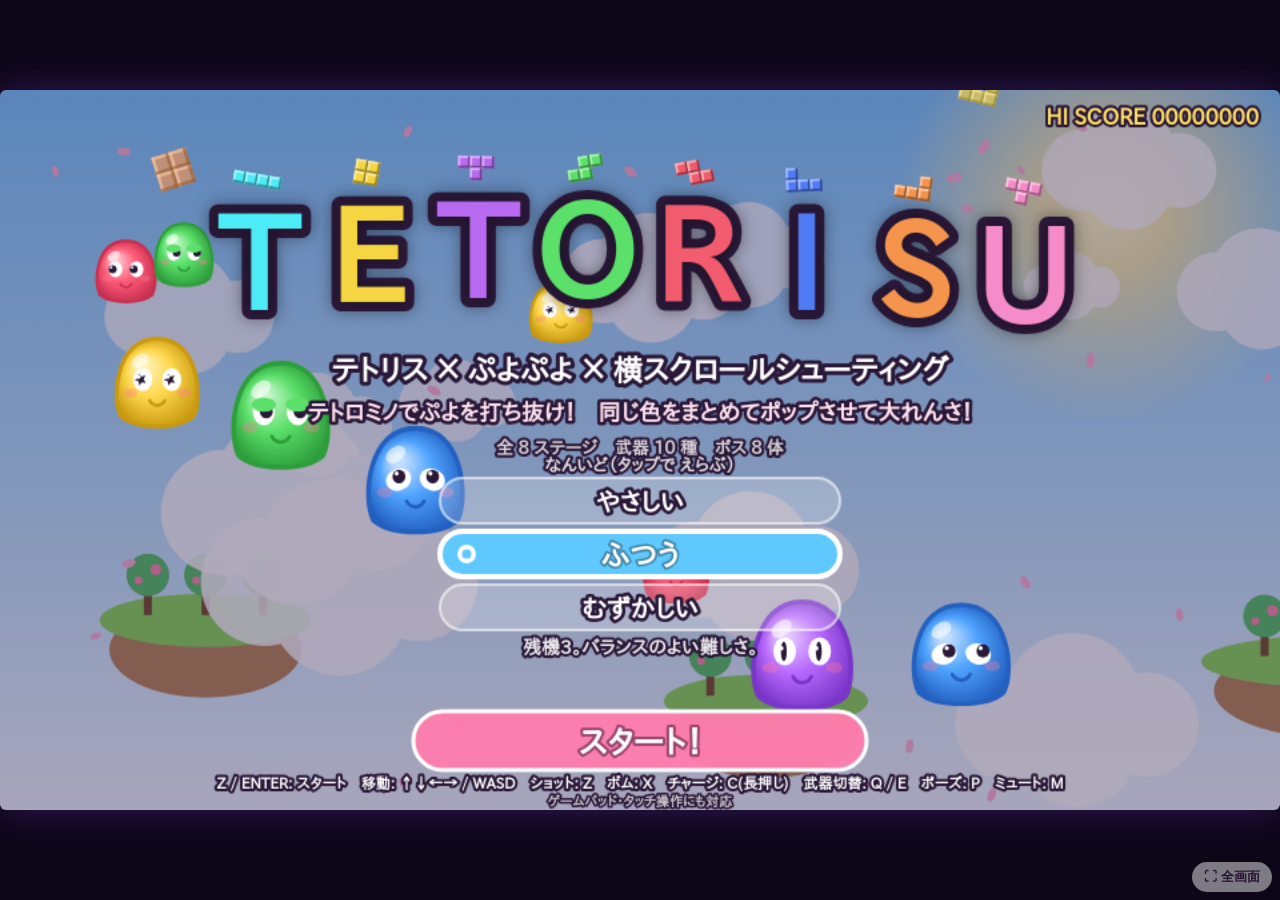
==== index.html @ 5b910a5a "Hide keyboard hints on touch devices; document fullscreen notice - Title screen no longer draws the " ====
<!DOCTYPE html>
<!-- このファイルは scripts/build.js が src/ から作ります。直接は編集しないでください。 -->
<html lang="ja">
<head>
  <meta charset="UTF-8">
  <meta name="viewport" content="width=device-width, initial-scale=1, maximum-scale=1, user-scalable=no, viewport-fit=cover">
  <meta name="theme-color" content="#0c0618">
  <title>TETORISU - テトリス×ぷよぷよ 横スクロールシューティング</title>
  <link rel="icon" href="data:image/svg+xml,%3Csvg xmlns='http://www.w3.org/2000/svg' viewBox='0 0 32 32'%3E%3Cpath d='M16 3c7 0 12 5.5 12 12.5C28 22 23 28 16 28S4 22 4 15.5C4 8.5 9 3 16 3z' fill='%23ff5e7a' stroke='%23c83050' stroke-width='1.5'/%3E%3Cellipse cx='11' cy='9' rx='3' ry='2' fill='%23fff' opacity='.6'/%3E%3Ccircle cx='11.5' cy='15' r='3.4' fill='%23fff'/%3E%3Ccircle cx='20.5' cy='15' r='3.4' fill='%23fff'/%3E%3Ccircle cx='12.2' cy='15.4' r='1.7' fill='%232a1838'/%3E%3Ccircle cx='21.2' cy='15.4' r='1.7' fill='%232a1838'/%3E%3Cpath d='M13 21q3 2.5 6 0' stroke='%23c83050' stroke-width='1.4' fill='none' stroke-linecap='round'/%3E%3C/svg%3E">
  <link rel="manifest" href="manifest.webmanifest">
  <link rel="apple-touch-icon" href="icons/apple-touch-icon.png">
  <meta name="apple-mobile-web-app-capable" content="yes">
  <meta name="mobile-web-app-capable" content="yes">
  <meta name="apple-mobile-web-app-status-bar-style" content="black-translucent">
  <style>
html, body { margin: 0; padding: 0; height: 100%; background: #0c0618; overflow: hidden; overscroll-behavior: none; -webkit-tap-highlight-color: transparent; }
body { display: flex; align-items: center; justify-content: center; font-family: 'M PLUS Rounded 1c', sans-serif; height: 100dvh; }
#wrap { position: relative; display: flex; align-items: center; justify-content: center; width: 100%; height: 100%; }
#fs { position: fixed; right: 8px; bottom: 8px; z-index: 10; padding: 6px 12px; border: 0; border-radius: 999px; background: rgba(255,255,255,0.55); color: #2a1838; font: bold 13px 'M PLUS Rounded 1c', sans-serif; cursor: pointer; opacity: 0.85; }
#fs:hover { opacity: 1; background: #fff; }
:fullscreen #fs, :-webkit-full-screen #fs, #fs.hidden { display: none; }
#rotate { display: none; position: fixed; left: 50%; top: 10px; transform: translateX(-50%); z-index: 10; padding: 8px 14px; border-radius: 999px; background: rgba(255,255,255,0.9); color: #2a1838; font: bold 13px 'M PLUS Rounded 1c', sans-serif; white-space: nowrap; pointer-events: none; }
@media (orientation: portrait) and (max-width: 900px) { #rotate { display: block; } }
@media (pointer: coarse) { #fs { right: auto; left: 8px; bottom: 8px; } }
canvas { display: block; background: #0c0618; touch-action: none; user-select: none; -webkit-user-select: none; -webkit-touch-callout: none; image-rendering: auto; border-radius: 6px; box-shadow: 0 0 40px rgba(120, 60, 200, 0.35); }
</style>
</head>
<body>
  <div id="wrap">
    <canvas id="game" width="960" height="540"></canvas>
    <button id="fs" type="button" title="全画面 (F)">⛶ 全画面</button>
    <div id="rotate">📱 横向きにすると画面いっぱいで遊べます</div>
  </div>
<script>
/* ---- js/util.js ---- */
'use strict';
// ===== 共通ユーティリティ =====
const W = 960, H = 540;
const TAU = Math.PI * 2;
const clamp = (v, a, b) => (v < a ? a : v > b ? b : v);
const lerp = (a, b, t) => a + (b - a) * t;
const rand = (a = 1, b) => (b === undefined ? Math.random() * a : a + Math.random() * (b - a));
const randInt = (a, b) => Math.floor(rand(a, b + 1));
const pick = (arr) => arr[Math.floor(Math.random() * arr.length)];
const dist = (ax, ay, bx, by) => Math.hypot(bx - ax, by - ay);
const easeOut = (t) => 1 - (1 - t) * (1 - t);
const easeIn = (t) => t * t;
const easeOutBack = (t) => { const c1 = 1.70158, c3 = c1 + 1; return 1 + c3 * Math.pow(t - 1, 3) + c1 * Math.pow(t - 1, 2); };
const easeInOut = (t) => (t < 0.5 ? 2 * t * t : 1 - Math.pow(-2 * t + 2, 2) / 2);

function mulberry32(seed) {
  return function () {
    seed |= 0; seed = (seed + 0x6D2B79F5) | 0;
    let t = Math.imul(seed ^ (seed >>> 15), 1 | seed);
    t = (t + Math.imul(t ^ (t >>> 7), 61 | t)) ^ t;
    return ((t ^ (t >>> 14)) >>> 0) / 4294967296;
  };
}
function weightedPick(list, rng = Math.random) {
  let total = 0; for (const it of list) total += it.w;
  let r = rng() * total;
  for (const it of list) { r -= it.w; if (r <= 0) return it; }
  return list[list.length - 1];
}

function hexToRgb(hex) { const n = parseInt(hex.slice(1), 16); return [(n >> 16) & 255, (n >> 8) & 255, n & 255]; }
function rgba(hex, a) { const [r, g, b] = hexToRgb(hex); return `rgba(${r},${g},${b},${a})`; }
function shade(hex, amt) {
  const [r, g, b] = hexToRgb(hex);
  const f = (c) => { c = amt > 0 ? c + (255 - c) * amt : c * (1 + amt); return Math.round(clamp(c, 0, 255)); };
  return `rgb(${f(r)},${f(g)},${f(b)})`;
}
function hsl(h, s, l, a = 1) { return `hsla(${h},${s}%,${l}%,${a})`; }

function roundRectPath(ctx, x, y, w, h, r) {
  r = Math.min(r, w / 2, h / 2);
  ctx.beginPath();
  ctx.moveTo(x + r, y);
  ctx.arcTo(x + w, y, x + w, y + h, r);
  ctx.arcTo(x + w, y + h, x, y + h, r);
  ctx.arcTo(x, y + h, x, y, r);
  ctx.arcTo(x, y, x + w, y, r);
  ctx.closePath();
}

const FONT = "'M PLUS Rounded 1c','Rounded Mplus 1c','Hiragino Maru Gothic ProN','Yu Gothic UI','Meiryo','IPAPGothic','Noto Sans CJK JP',sans-serif";
function drawText(ctx, text, x, y, size, color = '#fff', align = 'center', opts = {}) {
  ctx.save();
  ctx.font = `${opts.weight || 'bold'} ${size}px ${FONT}`;
  ctx.textAlign = align; ctx.textBaseline = opts.baseline || 'middle';
  if (opts.alpha !== undefined) ctx.globalAlpha = opts.alpha;
  if (opts.shadow) { ctx.shadowColor = opts.shadow; ctx.shadowBlur = opts.shadowBlur || 12; }
  if (opts.outline) { ctx.lineJoin = 'round'; ctx.lineWidth = opts.outlineWidth || Math.max(3, size * 0.16); ctx.strokeStyle = opts.outline; ctx.strokeText(text, x, y); }
  ctx.fillStyle = color; ctx.fillText(text, x, y);
  ctx.restore();
}

// ===== テトロミノ定義 =====
const SHAPES = {
  I: [[0, 0], [1, 0], [2, 0], [3, 0]],
  O: [[0, 0], [1, 0], [0, 1], [1, 1]],
  T: [[0, 0], [1, 0], [2, 0], [1, 1]],
  S: [[1, 0], [2, 0], [0, 1], [1, 1]],
  Z: [[0, 0], [1, 0], [1, 1], [2, 1]],
  J: [[0, 0], [0, 1], [1, 1], [2, 1]],
  L: [[2, 0], [0, 1], [1, 1], [2, 1]],
  M: [[0, 0]],
  P: [[1, 0], [0, 1], [1, 1], [2, 1], [1, 2]],
  D: [[0, 0], [1, 0]],
};
const TETROMINO_KEYS = ['I', 'O', 'T', 'S', 'Z', 'J', 'L'];
const MINO_COLORS = { I: '#4DEBF5', O: '#F5D542', T: '#B86BF0', S: '#5BE06A', Z: '#F25C6E', J: '#4F7BF5', L: '#F5944D', M: '#F58BC9', P: '#6FE8D2', D: '#FFFFFF' };

const _boundsCache = new Map();
function shapeBounds(cells) {
  let b = _boundsCache.get(cells);
  if (b) return b;
  let minx = 99, miny = 99, maxx = -99, maxy = -99;
  for (const [x, y] of cells) { minx = Math.min(minx, x); maxx = Math.max(maxx, x); miny = Math.min(miny, y); maxy = Math.max(maxy, y); }
  b = { minx, miny, maxx, maxy, w: maxx - minx + 1, h: maxy - miny + 1, cx: (minx + maxx + 1) / 2, cy: (miny + maxy + 1) / 2 };
  _boundsCache.set(cells, b);
  return b;
}
function shapeRadius(cells, size) { const b = shapeBounds(cells); return Math.max(b.w, b.h) * size * 0.5; }

// ベベル付きのミノを (x,y) 中心に描く
function drawMino(ctx, x, y, cells, size, color, rot = 0, alpha = 1, glow = false) {
  const b = shapeBounds(cells);
  ctx.save();
  ctx.translate(x, y); ctx.rotate(rot);
  if (alpha !== 1) ctx.globalAlpha = alpha;
  if (glow) { ctx.shadowColor = color; ctx.shadowBlur = size * 1.2; }
  const light = shade(color, 0.5), dark = shade(color, -0.38);
  const bev = Math.max(1.5, size * 0.18);
  for (const [cx, cy] of cells) {
    const px = (cx - b.cx) * size, py = (cy - b.cy) * size;
    ctx.fillStyle = color; ctx.fillRect(px, py, size, size);
    ctx.fillStyle = light; ctx.fillRect(px, py, size, bev); ctx.fillRect(px, py, bev, size);
    ctx.fillStyle = dark; ctx.fillRect(px, py + size - bev, size, bev); ctx.fillRect(px + size - bev, py, bev, size);
    if (size >= 14) { ctx.fillStyle = 'rgba(255,255,255,0.35)'; ctx.fillRect(px + bev * 1.5, py + bev * 1.5, size * 0.22, size * 0.22); }
  }
  ctx.restore();
}

// 背景用：輪郭だけの半透明ミノ
function drawMinoGhost(ctx, x, y, cells, size, color, rot = 0, alpha = 0.35) {
  const b = shapeBounds(cells);
  ctx.save(); ctx.translate(x, y); ctx.rotate(rot); ctx.globalAlpha = alpha;
  ctx.strokeStyle = color; ctx.lineWidth = Math.max(1.5, size * 0.08); ctx.shadowColor = color; ctx.shadowBlur = size * 0.5;
  ctx.fillStyle = rgba(color, 0.18);
  for (const [cx, cy] of cells) { const px = (cx - b.cx) * size, py = (cy - b.cy) * size; ctx.fillRect(px + 2, py + 2, size - 4, size - 4); ctx.strokeRect(px + 2, py + 2, size - 4, size - 4); }
  ctx.restore();
}

// ===== ぷよカラー =====
const PUYO_COLORS = [
  { name: 'あか', main: '#FF5E7A', dark: '#C83050', light: '#FFC2CF', eye: 'round' },
  { name: 'みどり', main: '#5BE06A', dark: '#2E9E3C', light: '#C8F7CC', eye: 'sleepy' },
  { name: 'あお', main: '#4FA3FF', dark: '#2360C0', light: '#C4E0FF', eye: 'droopy' },
  { name: 'きいろ', main: '#FFD84D', dark: '#C99A10', light: '#FFF2B8', eye: 'star' },
  { name: 'むらさき', main: '#B96BFF', dark: '#7A36C8', light: '#E6CCFF', eye: 'cat' },
];
const OJAMA_COLOR = { name: 'おじゃま', main: '#9AA0B0', dark: '#5C6270', light: '#E0E3EA', eye: 'dot' };
function rainbowColor(t, l = 62) { return hsl((t * 120) % 360, 90, l); }
function puyoColor(idx, t = 0) {
  if (idx === -1) return OJAMA_COLOR;
  if (idx === 5) return { name: 'レインボー', main: rainbowColor(t), dark: hsl((t * 120) % 360, 80, 40), light: hsl((t * 120) % 360, 90, 88), eye: 'round' };
  return PUYO_COLORS[idx];
}

/* ---- js/audio.js ---- */
'use strict';
// ===== サウンド（WebAudio 合成：効果音 + ステージ BGM） =====
const Sound = (() => {
  let ctx = null, master = null, sfxBus = null, bgmBus = null, noiseBuf = null;
  let muted = false;
  let lastShoot = 0, lastPop = 0;

  function ensure() {
    if (ctx) return true;
    try {
      const AC = window.AudioContext || window.webkitAudioContext;
      if (!AC) return false;
      ctx = new AC();
      master = ctx.createGain(); master.gain.value = 0.55; master.connect(ctx.destination);
      sfxBus = ctx.createGain(); sfxBus.gain.value = 0.9; sfxBus.connect(master);
      bgmBus = ctx.createGain(); bgmBus.gain.value = 0.32; bgmBus.connect(master);
      noiseBuf = ctx.createBuffer(1, ctx.sampleRate, ctx.sampleRate);
      const d = noiseBuf.getChannelData(0);
      for (let i = 0; i < d.length; i++) d[i] = Math.random() * 2 - 1;
    } catch (e) { return false; }
    return true;
  }
  function resume() { if (ctx && ctx.state === 'suspended') ctx.resume(); }
  function now() { return ctx ? ctx.currentTime : 0; }

  function tone(o) {
    if (!ctx || muted) return;
    const t0 = ctx.currentTime + (o.delay || 0);
    const osc = ctx.createOscillator();
    osc.type = o.type || 'square';
    osc.frequency.setValueAtTime(Math.max(1, o.freq), t0);
    if (o.freqEnd) osc.frequency.exponentialRampToValueAtTime(Math.max(1, o.freqEnd), t0 + o.dur);
    const g = ctx.createGain();
    const vol = o.vol === undefined ? 0.2 : o.vol;
    g.gain.setValueAtTime(0.0001, t0);
    g.gain.linearRampToValueAtTime(vol, t0 + (o.attack || 0.005));
    if (o.hold) g.gain.setValueAtTime(vol, t0 + o.hold);
    g.gain.exponentialRampToValueAtTime(0.0001, t0 + o.dur);
    osc.connect(g); g.connect(o.bus || sfxBus);
    osc.start(t0); osc.stop(t0 + o.dur + 0.03);
  }
  function noise(o) {
    if (!ctx || muted) return;
    const t0 = ctx.currentTime + (o.delay || 0);
    const src = ctx.createBufferSource(); src.buffer = noiseBuf; src.loop = true;
    const f = ctx.createBiquadFilter(); f.type = o.filter || 'lowpass';
    f.frequency.setValueAtTime(o.freq || 1000, t0);
    if (o.freqEnd) f.frequency.exponentialRampToValueAtTime(Math.max(20, o.freqEnd), t0 + o.dur);
    f.Q.value = o.q || 1;
    const g = ctx.createGain();
    const vol = o.vol === undefined ? 0.2 : o.vol;
    g.gain.setValueAtTime(0.0001, t0);
    g.gain.linearRampToValueAtTime(vol, t0 + (o.attack || 0.005));
    g.gain.exponentialRampToValueAtTime(0.0001, t0 + o.dur);
    src.connect(f); f.connect(g); g.connect(o.bus || sfxBus);
    src.start(t0); src.stop(t0 + o.dur + 0.03);
  }

  const sfx = {
    shoot(idx = 0) {
      const t = performance.now(); if (t - lastShoot < 45) return; lastShoot = t;
      const base = [760, 320, 620, 540, 480, 700, 580, 900, 420, 660][idx % 10];
      tone({ type: idx === 1 ? 'triangle' : 'square', freq: base, freqEnd: base * 0.55, dur: 0.07, vol: 0.06 });
    },
    pop(chain = 0) {
      const t = performance.now(); if (t - lastPop < 25 && chain === 0) return; lastPop = t;
      const f = 420 * Math.pow(1.12, Math.min(chain, 14));
      tone({ type: 'sine', freq: f, freqEnd: f * 2.2, dur: 0.12, vol: 0.22 });
      noise({ filter: 'bandpass', freq: 1800 + chain * 150, freqEnd: 3500, q: 2, dur: 0.08, vol: 0.12 });
      if (chain >= 2) tone({ type: 'triangle', freq: f * 1.5, freqEnd: f * 3, dur: 0.16, vol: 0.12, delay: 0.03 });
    },
    optionShot() { const t = performance.now(); if (t - lastShoot < 40) return; tone({ type: 'sine', freq: 1200, freqEnd: 700, dur: 0.06, vol: 0.04 }); },
    hit() { tone({ type: 'square', freq: 220, freqEnd: 180, dur: 0.03, vol: 0.03 }); },
    explode(size = 1) {
      noise({ freq: 900 * size, freqEnd: 80, dur: 0.35 + 0.2 * size, vol: 0.3 });
      tone({ type: 'sine', freq: 140, freqEnd: 35, dur: 0.4, vol: 0.3 });
    },
    item() { [660, 880, 1320].forEach((f, i) => tone({ type: 'triangle', freq: f, dur: 0.12, vol: 0.16, delay: i * 0.06 })); },
    powerup() { [523, 659, 784, 1046].forEach((f, i) => tone({ type: 'square', freq: f, dur: 0.14, vol: 0.12, delay: i * 0.07 })); },
    weapon() { [392, 523, 659, 784, 1046].forEach((f, i) => tone({ type: 'triangle', freq: f, dur: 0.16, vol: 0.14, delay: i * 0.05 })); },
    heal() { [784, 988, 1175].forEach((f, i) => tone({ type: 'sine', freq: f, dur: 0.2, vol: 0.14, delay: i * 0.08 })); },
    hurt() { tone({ type: 'sawtooth', freq: 220, freqEnd: 50, dur: 0.3, vol: 0.25 }); noise({ freq: 2000, freqEnd: 200, dur: 0.25, vol: 0.2 }); },
    shieldHit() { tone({ type: 'triangle', freq: 900, freqEnd: 400, dur: 0.15, vol: 0.2 }); },
    death() {
      noise({ freq: 3000, freqEnd: 60, dur: 1.0, vol: 0.4 });
      [440, 392, 330, 262].forEach((f, i) => tone({ type: 'square', freq: f, freqEnd: f * 0.5, dur: 0.3, vol: 0.15, delay: i * 0.15 }));
    },
    bomb() {
      noise({ freq: 400, freqEnd: 40, dur: 1.2, vol: 0.4 });
      tone({ type: 'sawtooth', freq: 60, freqEnd: 20, dur: 1.0, vol: 0.35 });
      [523, 659, 784, 1046, 1318].forEach((f, i) => tone({ type: 'square', freq: f, dur: 0.18, vol: 0.14, delay: 0.5 + i * 0.07 }));
    },
    charge(level) { tone({ type: 'sine', freq: 300 + level * 500, freqEnd: 350 + level * 500, dur: 0.06, vol: 0.05 }); },
    chargeReady() { [880, 1320, 1760].forEach((f, i) => tone({ type: 'sine', freq: f, dur: 0.1, vol: 0.12, delay: i * 0.04 })); },
    chargeShot() { tone({ type: 'sawtooth', freq: 90, freqEnd: 500, dur: 0.4, vol: 0.3 }); noise({ freq: 600, freqEnd: 3000, dur: 0.3, vol: 0.15, filter: 'bandpass' }); },
    bounce() { tone({ type: 'square', freq: 1200, freqEnd: 1800, dur: 0.05, vol: 0.05 }); },
    warning() { for (let i = 0; i < 3; i++) { tone({ type: 'square', freq: 520, dur: 0.25, vol: 0.14, delay: i * 0.55 }); tone({ type: 'square', freq: 390, dur: 0.25, vol: 0.14, delay: i * 0.55 + 0.27 }); } },
    bossHit() { tone({ type: 'square', freq: 160, freqEnd: 120, dur: 0.05, vol: 0.05 }); },
    bossDie() {
      for (let i = 0; i < 8; i++) { noise({ freq: 1500, freqEnd: 60, dur: 0.5, vol: 0.3, delay: i * 0.22 }); tone({ type: 'sine', freq: 120 + i * 30, freqEnd: 30, dur: 0.5, vol: 0.25, delay: i * 0.22 }); }
    },
    clear() { [523, 659, 784, 1046, 784, 1046, 1318].forEach((f, i) => tone({ type: 'square', freq: f, dur: i === 6 ? 0.6 : 0.16, vol: 0.14, delay: i * 0.13 })); },
    select() { tone({ type: 'square', freq: 880, freqEnd: 1100, dur: 0.06, vol: 0.1 }); },
    start() { [523, 659, 784, 1046].forEach((f, i) => tone({ type: 'triangle', freq: f, dur: 0.2, vol: 0.16, delay: i * 0.08 })); },
    fever() { [523, 659, 784, 1046, 1318, 1568].forEach((f, i) => tone({ type: 'sawtooth', freq: f, dur: 0.14, vol: 0.12, delay: i * 0.06 })); },
    oneup() { [659, 784, 1318, 1046, 1175, 1568].forEach((f, i) => tone({ type: 'square', freq: f, dur: 0.14, vol: 0.14, delay: i * 0.09 })); },
    chainText(n) { tone({ type: 'triangle', freq: 600 + n * 90, freqEnd: 900 + n * 120, dur: 0.15, vol: 0.14 }); },
    enemyShot() { tone({ type: 'sine', freq: 500, freqEnd: 300, dur: 0.05, vol: 0.04 }); },
    switchWeapon() { tone({ type: 'square', freq: 700, freqEnd: 1000, dur: 0.07, vol: 0.08 }); tone({ type: 'square', freq: 1000, freqEnd: 1300, dur: 0.07, vol: 0.08, delay: 0.06 }); },
  };

  // ===== BGM シーケンサー =====
  const MAJOR = [0, 2, 4, 5, 7, 9, 11], MINOR = [0, 2, 3, 5, 7, 8, 10], PENTA = [0, 2, 4, 7, 9], DORIAN = [0, 2, 3, 5, 7, 9, 10], PHRYG = [0, 1, 4, 5, 7, 8, 10];
  const SONGS = {
    title: { bpm: 104, root: 60, scale: MAJOR, lead: 'triangle', bass: 'triangle', seed: 7, drums: false, chords: [0, 3, 5, 4], arp: true },
    stage: [
      { bpm: 132, root: 60, scale: MAJOR, lead: 'square', bass: 'triangle', seed: 11, drums: true, chords: [0, 5, 3, 4], arp: false },
      { bpm: 122, root: 62, scale: PENTA, lead: 'triangle', bass: 'sine', seed: 23, drums: true, chords: [0, 3, 4, 3], arp: true },
      { bpm: 144, root: 57, scale: MINOR, lead: 'sawtooth', bass: 'square', seed: 37, drums: true, chords: [0, 5, 2, 4], arp: true },
      { bpm: 112, root: 55, scale: DORIAN, lead: 'sine', bass: 'triangle', seed: 41, drums: true, chords: [0, 2, 3, 6], arp: false },
      { bpm: 156, root: 52, scale: PHRYG, lead: 'square', bass: 'sawtooth', seed: 59, drums: true, chords: [0, 1, 0, 4], arp: true },
      { bpm: 118, root: 64, scale: [0, 2, 4, 7, 9], lead: 'triangle', bass: 'triangle', seed: 71, drums: true, chords: [0, 4, 5, 3], arp: true },
      { bpm: 148, root: 55, scale: MINOR, lead: 'sawtooth', bass: 'square', seed: 83, drums: true, chords: [0, 3, 5, 4], arp: false },
      { bpm: 108, root: 67, scale: MAJOR, lead: 'sine', bass: 'triangle', seed: 97, drums: true, chords: [0, 5, 3, 4], arp: true },
    ],
    boss: [
      { bpm: 150, root: 57, scale: MINOR, lead: 'square', bass: 'sawtooth', seed: 101, drums: true, chords: [0, 0, 5, 4], arp: true },
      { bpm: 146, root: 55, scale: MINOR, lead: 'sawtooth', bass: 'square', seed: 103, drums: true, chords: [0, 3, 0, 6], arp: true },
      { bpm: 160, root: 52, scale: PHRYG, lead: 'square', bass: 'sawtooth', seed: 107, drums: true, chords: [0, 1, 0, 1], arp: true },
      { bpm: 140, root: 50, scale: MINOR, lead: 'sawtooth', bass: 'triangle', seed: 109, drums: true, chords: [0, 5, 3, 4], arp: true },
      { bpm: 172, root: 48, scale: PHRYG, lead: 'sawtooth', bass: 'square', seed: 113, drums: true, chords: [0, 1, 5, 4], arp: true },
      { bpm: 152, root: 59, scale: MINOR, lead: 'square', bass: 'sawtooth', seed: 127, drums: true, chords: [0, 5, 3, 4], arp: true },
      { bpm: 164, root: 50, scale: PHRYG, lead: 'sawtooth', bass: 'square', seed: 131, drums: true, chords: [0, 1, 0, 5], arp: true },
      { bpm: 144, root: 62, scale: MINOR, lead: 'square', bass: 'triangle', seed: 137, drums: true, chords: [0, 3, 6, 4], arp: true },
    ],
  };
  const bgm = { song: null, pattern: null, step: 0, nextTime: 0, timer: null, key: '' };
  const midi = (n) => 440 * Math.pow(2, (n - 69) / 12);

  function buildPattern(song) {
    const rng = mulberry32(song.seed);
    const steps = 64;
    const lead = new Array(steps).fill(null), bass = new Array(steps).fill(null), arp = new Array(steps).fill(null);
    let idx = 7;
    for (let s = 0; s < steps; s++) {
      const bar = Math.floor(s / 16), chordDeg = song.chords[bar % song.chords.length];
      const inBar = s % 16;
      // bass
      if (inBar % 4 === 0 || (inBar % 8 === 6 && rng() < 0.6)) {
        const deg = inBar % 8 === 4 ? chordDeg + 4 : chordDeg;
        bass[s] = song.root - 24 + song.scale[((deg % song.scale.length) + song.scale.length) % song.scale.length] + 12 * Math.floor(deg / song.scale.length);
      }
      // lead: random walk mostly on chord tones
      if (rng() < (inBar % 2 === 0 ? 0.8 : 0.35)) {
        idx += Math.round((rng() - 0.5) * 4);
        idx = clamp(idx, 2, 13);
        let deg = idx;
        if (rng() < 0.5) { const ct = [chordDeg, chordDeg + 2, chordDeg + 4]; deg = ct[Math.floor(rng() * 3)] + 7 * Math.floor(idx / 7); }
        const oct = Math.floor(deg / song.scale.length), si = ((deg % song.scale.length) + song.scale.length) % song.scale.length;
        lead[s] = { n: song.root + song.scale[si] + 12 * oct, len: rng() < 0.3 ? 2 : 1 };
      }
      // arpeggio
      if (song.arp) {
        const ct = [chordDeg, chordDeg + 2, chordDeg + 4, chordDeg + 7];
        const deg = ct[inBar % 4];
        const oct = Math.floor(deg / song.scale.length), si = ((deg % song.scale.length) + song.scale.length) % song.scale.length;
        arp[s] = song.root + 12 + song.scale[si] + 12 * oct;
      }
    }
    return { lead, bass, arp, steps };
  }
  function note(freq, t, dur, type, vol) {
    const osc = ctx.createOscillator(); osc.type = type; osc.frequency.value = freq;
    const g = ctx.createGain();
    g.gain.setValueAtTime(0.0001, t); g.gain.linearRampToValueAtTime(vol, t + 0.01);
    g.gain.setValueAtTime(vol, t + dur * 0.6); g.gain.exponentialRampToValueAtTime(0.0001, t + dur);
    osc.connect(g); g.connect(bgmBus); osc.start(t); osc.stop(t + dur + 0.02);
  }
  function drum(kind, t) {
    const src = ctx.createBufferSource(); src.buffer = noiseBuf; src.loop = true;
    const f = ctx.createBiquadFilter(); const g = ctx.createGain();
    if (kind === 'kick') {
      const o = ctx.createOscillator(); o.type = 'sine'; o.frequency.setValueAtTime(150, t); o.frequency.exponentialRampToValueAtTime(40, t + 0.12);
      const og = ctx.createGain(); og.gain.setValueAtTime(0.5, t); og.gain.exponentialRampToValueAtTime(0.0001, t + 0.14);
      o.connect(og); og.connect(bgmBus); o.start(t); o.stop(t + 0.16); return;
    }
    if (kind === 'hat') { f.type = 'highpass'; f.frequency.value = 7000; g.gain.setValueAtTime(0.12, t); g.gain.exponentialRampToValueAtTime(0.0001, t + 0.04); }
    else { f.type = 'bandpass'; f.frequency.value = 1800; f.Q.value = 0.7; g.gain.setValueAtTime(0.25, t); g.gain.exponentialRampToValueAtTime(0.0001, t + 0.12); }
    src.connect(f); f.connect(g); g.connect(bgmBus); src.start(t); src.stop(t + 0.15);
  }
  function schedule() {
    if (!bgm.song || !ctx) return;
    const song = bgm.song, pat = bgm.pattern, stepDur = 60 / song.bpm / 4;
    while (bgm.nextTime < ctx.currentTime + 0.15) {
      const s = bgm.step % pat.steps, t = bgm.nextTime;
      if (!muted) {
        const l = pat.lead[s]; if (l) note(midi(l.n), t, stepDur * l.len * 0.9, song.lead, 0.11);
        const b = pat.bass[s]; if (b !== null) note(midi(b), t, stepDur * 1.8, song.bass, 0.16);
        const a = pat.arp[s]; if (a !== null && s % 2 === 1) note(midi(a), t, stepDur * 0.8, 'triangle', 0.05);
        if (song.drums) {
          if (s % 8 === 0 || s % 16 === 10) drum('kick', t);
          if (s % 8 === 4) drum('snare', t);
          if (s % 2 === 1) drum('hat', t);
        }
      }
      bgm.nextTime += stepDur; bgm.step++;
    }
  }
  function play(key) {
    if (!ensure()) return;
    if (bgm.key === key) return;
    stop();
    let song = null;
    if (key === 'title') song = SONGS.title;
    else if (key.startsWith('stage')) song = SONGS.stage[parseInt(key.slice(5)) % SONGS.stage.length];
    else if (key.startsWith('boss')) song = SONGS.boss[parseInt(key.slice(4)) % SONGS.boss.length];
    if (!song) return;
    bgm.song = song; bgm.pattern = buildPattern(song); bgm.step = 0; bgm.key = key;
    bgm.nextTime = ctx.currentTime + 0.05;
    bgm.timer = setInterval(schedule, 40);
  }
  function stop() { if (bgm.timer) clearInterval(bgm.timer); bgm.timer = null; bgm.song = null; bgm.key = ''; }
  function toggleMute() { muted = !muted; if (master) master.gain.value = muted ? 0 : 0.55; return muted; }
  function isMuted() { return muted; }
  return { ensure, resume, sfx, play, stop, toggleMute, isMuted, now };
})();

/* ---- js/input.js ---- */
'use strict';
// ===== 入力（キーボード / ゲームパッド / タッチ） =====
const Input = (() => {
  const KEYMAP = {
    left: ['ArrowLeft', 'KeyA'], right: ['ArrowRight', 'KeyD'], up: ['ArrowUp', 'KeyW'], down: ['ArrowDown', 'KeyS'],
    fire: ['KeyZ', 'Space', 'KeyJ'], bomb: ['KeyX', 'KeyK'], charge: ['KeyC', 'ShiftLeft', 'ShiftRight', 'KeyL'],
    prev: ['KeyQ', 'KeyU'], next: ['KeyE', 'KeyI', 'Tab'], pause: ['KeyP', 'Escape'],
    confirm: ['Enter', 'KeyZ', 'Space', 'KeyJ'], back: ['Escape', 'KeyX'], mute: ['KeyM'],
  };
  const GP_BUTTONS = { fire: [0, 7], bomb: [1], charge: [2, 6], prev: [4], next: [5], pause: [9], confirm: [0, 9], back: [1] };
  const keys = new Set(), hits = new Set();
  let gpButtons = [], gpPrev = [], gpAxes = [0, 0];
  let anyHit = false;
  const touch = { enabled: false, moveId: null, lx: 0, ly: 0, dx: 0, dy: 0, buttons: {}, hitsNow: new Set(), tapStart: false, tapPos: null };
  const BTN = { bomb: { x: W - 62, y: H - 62, r: 38, label: 'BOMB' }, charge: { x: W - 158, y: H - 62, r: 38, label: 'CHG' }, next: { x: W - 62, y: H - 158, r: 30, label: 'WPN' } };
  let canvas = null;

  function init(cv) {
    canvas = cv;
    window.addEventListener('keydown', (e) => {
      if (['Space', 'Tab', 'ArrowUp', 'ArrowDown', 'ArrowLeft', 'ArrowRight'].includes(e.code)) e.preventDefault();
      if (!keys.has(e.code)) { hits.add(e.code); anyHit = true; }
      keys.add(e.code);
    });
    window.addEventListener('keyup', (e) => keys.delete(e.code));
    window.addEventListener('blur', () => keys.clear());
    cv.addEventListener('pointerdown', onDown);
    cv.addEventListener('pointermove', onMove);
    cv.addEventListener('pointerup', onUp);
    cv.addEventListener('pointercancel', onUp);
    cv.addEventListener('contextmenu', (e) => e.preventDefault());
  }
  function toCanvas(e) {
    const r = canvas.getBoundingClientRect();
    return { x: (e.clientX - r.left) / r.width * W, y: (e.clientY - r.top) / r.height * H };
  }
  function hitButton(p) { for (const k in BTN) { const b = BTN[k]; if (dist(p.x, p.y, b.x, b.y) <= b.r + 8) return k; } return null; }
  function onDown(e) {
    const p = toCanvas(e);
    anyHit = true; touch.tapStart = true; touch.tapPos = p;
    if (e.pointerType === 'mouse') { // マウスは移動のみ（確認用）
      touch.moveId = e.pointerId; touch.lx = p.x; touch.ly = p.y; return;
    }
    touch.enabled = true;
    const b = hitButton(p);
    if (b) { touch.buttons[b] = e.pointerId; touch.hitsNow.add(b); return; }
    if (touch.moveId === null) { touch.moveId = e.pointerId; touch.lx = p.x; touch.ly = p.y; }
  }
  function onMove(e) {
    if (e.pointerId !== touch.moveId) return;
    const p = toCanvas(e);
    touch.dx += p.x - touch.lx; touch.dy += p.y - touch.ly; touch.lx = p.x; touch.ly = p.y;
  }
  function onUp(e) {
    if (e.pointerId === touch.moveId) touch.moveId = null;
    for (const k in touch.buttons) if (touch.buttons[k] === e.pointerId) delete touch.buttons[k];
  }
  function pollGamepad() {
    const pads = navigator.getGamepads ? navigator.getGamepads() : [];
    gpPrev = gpButtons; gpButtons = []; gpAxes = [0, 0];
    for (const gp of pads) {
      if (!gp) continue;
      gp.buttons.forEach((b, i) => { if (b.pressed) gpButtons[i] = true; });
      const ax = gp.axes[0] || 0, ay = gp.axes[1] || 0;
      if (Math.abs(ax) > 0.2) gpAxes[0] = ax; if (Math.abs(ay) > 0.2) gpAxes[1] = ay;
      if (gpButtons[14]) gpAxes[0] = -1; if (gpButtons[15]) gpAxes[0] = 1; if (gpButtons[12]) gpAxes[1] = -1; if (gpButtons[13]) gpAxes[1] = 1;
      if (gpButtons.some((b, i) => b && !gpPrev[i])) anyHit = true;
      break;
    }
  }
  function down(action) {
    for (const k of KEYMAP[action] || []) if (keys.has(k)) return true;
    for (const i of GP_BUTTONS[action] || []) if (gpButtons[i]) return true;
    if (touch.enabled) {
      if (action === 'fire') return true;
      if (touch.buttons[action]) return true;
    }
    return false;
  }
  function hit(action) {
    if (hitKey(action)) return true;
    if (touch.hitsNow.has(action)) return true;
    if (action === 'confirm' && touch.tapStart) return true;
    return false;
  }
  // キーボード / ゲームパッドだけ（タップは含めない）
  function hitKey(action) {
    for (const k of KEYMAP[action] || []) if (hits.has(k)) return true;
    for (const i of GP_BUTTONS[action] || []) if (gpButtons[i] && !gpPrev[i]) return true;
    return false;
  }
  // このフレームにタップ／クリックされた座標（なければ null）
  function tap() { return touch.tapPos; }
  function axis() {
    let x = 0, y = 0;
    if (down('left')) x -= 1; if (down('right')) x += 1; if (down('up')) y -= 1; if (down('down')) y += 1;
    if (x === 0 && y === 0) { x = gpAxes[0]; y = gpAxes[1]; }
    const l = Math.hypot(x, y); if (l > 1) { x /= l; y /= l; }
    return { x, y };
  }
  function consumeTouchDelta() { const d = { x: touch.dx, y: touch.dy }; touch.dx = 0; touch.dy = 0; return d; }
  function endFrame() { hits.clear(); touch.hitsNow.clear(); touch.tapStart = false; touch.tapPos = null; anyHit = false; }
  function consumeAnyHit() { const a = anyHit; anyHit = false; return a; }
  function drawTouchUI(ctx) {
    if (!touch.enabled) return;
    for (const k in BTN) {
      const b = BTN[k]; const on = !!touch.buttons[k];
      ctx.save(); ctx.globalAlpha = on ? 0.75 : 0.35;
      ctx.fillStyle = on ? '#FFD84D' : '#ffffff'; ctx.beginPath(); ctx.arc(b.x, b.y, b.r, 0, TAU); ctx.fill();
      ctx.globalAlpha = 0.9; drawText(ctx, b.label, b.x, b.y, 16, '#222');
      ctx.restore();
    }
  }
  return { init, down, hit, hitKey, tap, axis, pollGamepad, endFrame, consumeAnyHit, consumeTouchDelta, drawTouchUI, touch };
})();

/* ---- js/particles.js ---- */
'use strict';
// ===== パーティクル / 浮遊テキスト / エフェクト =====
class Particles {
  constructor(max = 1000) { this.list = []; this.max = max; }
  add(p) {
    if (this.list.length >= this.max) this.list.shift();
    p.age = 0; p.life = p.life || 0.6; p.vx = p.vx || 0; p.vy = p.vy || 0; p.rot = p.rot || 0; p.vr = p.vr || 0; p.g = p.g || 0; p.drag = p.drag || 0;
    this.list.push(p);
  }
  clear() { this.list.length = 0; }
  update(dt) {
    const l = this.list; let w = 0;
    for (let i = 0; i < l.length; i++) {
      const p = l[i]; p.age += dt;
      if (p.age >= p.life) continue;
      p.x += p.vx * dt; p.y += p.vy * dt; p.vy += p.g * dt;
      if (p.drag) { const k = Math.max(0, 1 - p.drag * dt); p.vx *= k; p.vy *= k; }
      p.rot += p.vr * dt;
      l[w++] = p;
    }
    l.length = w;
  }
  draw(ctx) {
    for (const p of this.list) {
      const t = p.age / p.life, a = p.fadeIn ? Math.min(1, t * 4) * (1 - t) : 1 - t;
      ctx.globalAlpha = Math.max(0, a * (p.alpha === undefined ? 1 : p.alpha));
      const s = p.size * (p.shrink ? (1 - t) : p.grow ? (0.3 + t * 1.2) : 1);
      switch (p.type) {
        case 'ring':
          ctx.strokeStyle = p.color; ctx.lineWidth = Math.max(1, (p.lw || 4) * (1 - t));
          ctx.beginPath(); ctx.arc(p.x, p.y, p.size * (0.2 + t * 0.8), 0, TAU); ctx.stroke(); break;
        case 'spark':
          ctx.strokeStyle = p.color; ctx.lineWidth = 2; ctx.beginPath(); ctx.moveTo(p.x, p.y); ctx.lineTo(p.x - p.vx * 0.04, p.y - p.vy * 0.04); ctx.stroke(); break;
        case 'cell':
          drawMino(ctx, p.x, p.y, SHAPES.M, s, p.color, p.rot); break;
        case 'mino':
          drawMino(ctx, p.x, p.y, p.shape || SHAPES.T, s, p.color, p.rot); break;
        case 'star': {
          ctx.fillStyle = p.color; ctx.save(); ctx.translate(p.x, p.y); ctx.rotate(p.rot); ctx.beginPath();
          for (let i = 0; i < 10; i++) { const r = i % 2 ? s * 0.45 : s, a2 = i * Math.PI / 5; ctx.lineTo(Math.cos(a2) * r, Math.sin(a2) * r); }
          ctx.closePath(); ctx.fill(); ctx.restore(); break;
        }
        case 'drop': {
          ctx.fillStyle = p.color; ctx.save(); ctx.translate(p.x, p.y); ctx.rotate(Math.atan2(p.vy, p.vx) + Math.PI / 2);
          ctx.beginPath(); ctx.moveTo(0, -s * 1.6); ctx.quadraticCurveTo(s, 0, 0, s); ctx.quadraticCurveTo(-s, 0, 0, -s * 1.6); ctx.fill(); ctx.restore(); break;
        }
        case 'text':
          drawText(ctx, p.text, p.x, p.y, s, p.color, 'center', { outline: p.outline || 'rgba(0,0,0,0.6)' }); break;
        default:
          ctx.fillStyle = p.color; ctx.beginPath(); ctx.arc(p.x, p.y, Math.max(0.1, s), 0, TAU); ctx.fill();
          if (p.hl) { ctx.fillStyle = 'rgba(255,255,255,0.7)'; ctx.beginPath(); ctx.arc(p.x - s * 0.3, p.y - s * 0.3, s * 0.3, 0, TAU); ctx.fill(); }
      }
    }
    ctx.globalAlpha = 1;
  }
}

class FloatTexts {
  constructor() { this.list = []; }
  add(x, y, text, color = '#fff', size = 18, o = {}) { this.list.push({ x, y, text, color, size, age: 0, life: o.life || 0.9, vy: o.vy === undefined ? -50 : o.vy, outline: o.outline, pop: o.pop }); }
  clear() { this.list.length = 0; }
  update(dt) { this.list = this.list.filter((t) => { t.age += dt; t.y += t.vy * dt; return t.age < t.life; }); }
  draw(ctx) {
    for (const t of this.list) {
      const k = t.age / t.life; const sc = t.pop ? (k < 0.2 ? easeOutBack(k / 0.2) : 1) : 1;
      drawText(ctx, t.text, t.x, t.y, t.size * sc, t.color, 'center', { outline: t.outline || 'rgba(40,20,60,0.75)', alpha: k > 0.7 ? 1 - (k - 0.7) / 0.3 : 1 });
    }
  }
}

// ぷよが弾けるエフェクト（バブルがはじける感じ）
function fxPuyoPop(ps, x, y, r, col, chain = 0) {
  const n = Math.round(10 + r * 0.4 + chain * 2);
  ps.add({ type: 'ring', x, y, size: r * 2.4 + chain * 6, color: col.light, life: 0.35, lw: 6 });
  ps.add({ type: 'ring', x, y, size: r * 1.6, color: col.main, life: 0.25, lw: 3 });
  ps.add({ type: 'circle', x, y, size: r * 1.1, color: col.light, life: 0.18, grow: true, alpha: 0.8 });
  for (let i = 0; i < n; i++) {
    const a = rand(TAU), sp = rand(80, 260 + r * 2);
    ps.add({ type: 'drop', x, y, vx: Math.cos(a) * sp, vy: Math.sin(a) * sp - 60, g: 520, size: rand(3, 6 + r * 0.08), color: i % 3 === 0 ? col.light : col.main, life: rand(0.4, 0.8), drag: 1.2 });
  }
  for (let i = 0; i < 5 + chain; i++) {
    const a = rand(TAU), sp = rand(60, 200);
    ps.add({ type: 'star', x, y, vx: Math.cos(a) * sp, vy: Math.sin(a) * sp, vr: rand(-8, 8), size: rand(3, 6), color: '#ffffff', life: rand(0.3, 0.6), shrink: true });
  }
  for (let i = 0; i < 4; i++) {
    ps.add({ type: 'circle', x: x + rand(-r, r), y: y + rand(-r, r), vx: rand(-30, 30), vy: rand(-90, -30), size: rand(2, 5), color: col.light, life: rand(0.5, 1), hl: true, alpha: 0.9 });
  }
}
function fxExplosion(ps, x, y, r, color = '#FFB347') {
  ps.add({ type: 'ring', x, y, size: r * 2, color: '#fff', life: 0.3, lw: 5 });
  ps.add({ type: 'circle', x, y, size: r, color: '#fff', life: 0.15, grow: true, alpha: 0.9 });
  for (let i = 0; i < 14 + r * 0.3; i++) {
    const a = rand(TAU), sp = rand(50, 300);
    ps.add({ type: 'circle', x, y, vx: Math.cos(a) * sp, vy: Math.sin(a) * sp, size: rand(3, 9), color: pick([color, '#FFE066', '#FF7A59', '#fff']), life: rand(0.3, 0.7), shrink: true, drag: 2 });
  }
  for (let i = 0; i < 8; i++) {
    const a = rand(TAU), sp = rand(200, 500);
    ps.add({ type: 'spark', x, y, vx: Math.cos(a) * sp, vy: Math.sin(a) * sp, size: 2, color: '#FFF4B0', life: 0.25, drag: 3 });
  }
}
function fxMinoBurst(ps, x, y, color, n = 8, shape = null) {
  for (let i = 0; i < n; i++) {
    const a = rand(TAU), sp = rand(100, 320);
    ps.add({ type: shape ? 'mino' : 'cell', shape, x, y, vx: Math.cos(a) * sp, vy: Math.sin(a) * sp - 80, g: 700, vr: rand(-10, 10), size: rand(5, 9), color, life: rand(0.5, 0.9), shrink: true });
  }
}
function fxSparkle(ps, x, y, color, n = 6) {
  for (let i = 0; i < n; i++) {
    const a = rand(TAU), sp = rand(30, 140);
    ps.add({ type: 'star', x, y, vx: Math.cos(a) * sp, vy: Math.sin(a) * sp, vr: rand(-6, 6), size: rand(3, 7), color, life: rand(0.3, 0.7), shrink: true });
  }
}
function fxItemGet(ps, x, y, color) {
  ps.add({ type: 'ring', x, y, size: 50, color, life: 0.4, lw: 4 });
  fxSparkle(ps, x, y, color, 10);
  fxSparkle(ps, x, y, '#ffffff', 6);
}

/* ---- js/weapons.js ---- */
'use strict';
// ===== 自機の弾（テトロミノ） =====
let _bulletId = 0;
class Bullet {
  constructor(o) {
    this.id = _bulletId++;
    this.x = 0; this.y = 0; this.vx = 0; this.vy = 0; this.dmg = 5; this.size = 9; this.shape = SHAPES.M; this.color = '#fff';
    this.rot = 0; this.vr = 0; this.pierce = 0; this.life = 3; this.age = 0; this.kind = 'normal'; this.dead = false; this.glow = false;
    this.tick = 0.14; this.big = false;
    Object.assign(this, o);
    this.hits = this.kind === 'spin' ? new Map() : new Set();
    this.r = shapeRadius(this.shape, this.size) * 0.85;
    if (this.kind === 'wave') { this.baseY = this.y; this.vy = 0; }
  }
  update(dt, g) {
    this.age += dt;
    if (this.age > this.life) { this.dead = true; return; }
    switch (this.kind) {
      case 'wave':
        this.x += this.vx * dt;
        this.y = this.baseY + Math.sin(this.age * this.freq + this.phase) * this.amp;
        this.rot = Math.cos(this.age * this.freq + this.phase) * 0.6;
        break;
      case 'bounce':
        this.x += this.vx * dt; this.y += this.vy * dt; this.rot += this.vr * dt;
        if ((this.y < 40 + this.r && this.vy < 0) || (this.y > H - 20 - this.r && this.vy > 0)) {
          this.vy = -this.vy; this.bounces--; this.vx *= 1.1; this.vy *= 1.1; this.dmg += 1; this.hits.clear();
          fxSparkle(g.particles, this.x, this.y, this.color, 5); Sound.sfx.bounce();
          if (this.bounces < 0) this.dead = true;
        }
        break;
      case 'homing': {
        const e = g.nearestEnemy(this.x, this.y, 520, this.hits);
        let ang = Math.atan2(this.vy, this.vx);
        if (e) {
          const want = Math.atan2(e.y - this.y, e.x - this.x);
          let d = want - ang; while (d > Math.PI) d -= TAU; while (d < -Math.PI) d += TAU;
          ang += clamp(d, -this.turn * dt, this.turn * dt);
        } else { // 敵がいなければ徐々に前へ
          let d = -ang; while (d > Math.PI) d -= TAU; while (d < -Math.PI) d += TAU;
          ang += clamp(d, -2 * dt, 2 * dt);
        }
        this.vx = Math.cos(ang) * this.speed; this.vy = Math.sin(ang) * this.speed;
        this.x += this.vx * dt; this.y += this.vy * dt; this.rot = ang;
        if (this.cute) { if (Math.random() < 0.7) g.particles.add({ type: 'star', x: this.x - 6, y: this.y + rand(-3, 3), vx: -60, vy: rand(-20, 20), size: rand(2.5, 4.5), color: Math.random() < 0.5 ? '#fff' : this.color, life: 0.35, shrink: true, vr: 6 }); }
        else if (Math.random() < 0.5) g.particles.add({ type: 'circle', x: this.x, y: this.y, size: 3, color: this.color, life: 0.25, shrink: true, alpha: 0.6 });
        break;
      }
      case 'split':
        this.x += this.vx * dt; this.y += this.vy * dt; this.rot += this.vr * dt;
        if (this.age > this.splitTime) { this.split(g); this.dead = true; }
        break;
      case 'rain':
        this.vy += this.gravity * dt; this.x += this.vx * dt; this.y += this.vy * dt; this.rot += this.vr * dt;
        if (this.y > H + 40) this.dead = true;
        break;
      case 'spin':
        this.x += this.vx * dt; this.y += this.vy * dt; this.rot += this.vr * dt;
        if (this.big && Math.random() < 0.6) g.particles.add({ type: 'cell', x: this.x + rand(-this.r, this.r), y: this.y + rand(-this.r, this.r), vx: -200, size: rand(4, 8), color: this.color, life: 0.4, shrink: true, vr: 5 });
        break;
      default:
        this.x += this.vx * dt; this.y += this.vy * dt; this.rot += this.vr * dt;
    }
    if (this.x > W + 60 || this.x < -80 || this.y < -80 || this.y > H + 80) this.dead = true;
  }
  split(g) {
    const n = this.frags, col = this.color;
    for (let i = 0; i < n; i++) {
      const a = (i / n) * TAU + rand(-0.2, 0.2), sp = 520;
      g.addBullet(new Bullet({ x: this.x, y: this.y, vx: Math.cos(a) * sp + 150, vy: Math.sin(a) * sp, dmg: this.fragDmg, size: 7, shape: SHAPES.M, color: col, pierce: 1, vr: 12, life: 0.7 }));
    }
    fxMinoBurst(g.particles, this.x, this.y, col, 5);
  }
  // 敵にヒットしたとき。true を返したら弾は消える
  onHit(e, g) {
    if (this.kind === 'spin') {
      const last = this.hits.get(e.id);
      if (last !== undefined && this.age - last < this.tick) return false;
      this.hits.set(e.id, this.age);
      e.takeDamage(this.dmg, g, this);
      g.particles.add({ type: 'ring', x: e.x, y: e.y, size: e.r * 1.3, color: this.color, life: 0.2, lw: 3 });
      return false;
    }
    if (this.hits.has(e.id)) return false;
    this.hits.add(e.id);
    e.takeDamage(this.dmg, g, this);
    fxSparkle(g.particles, this.x, this.y, this.color, 3);
    if (this.kind === 'heavy') {
      g.areaDamage(this.x, this.y, this.blast, this.dmg * 0.6, { exclude: e.id, source: this });
      fxExplosion(g.particles, this.x, this.y, this.blast * 0.7, this.color);
      Sound.sfx.explode(0.6); g.shake(4);
      return true;
    }
    if (this.kind === 'split') { this.split(g); return true; }
    if (this.pierce > 0) { this.pierce--; return false; }
    return true;
  }
  draw(ctx) {
    const col = this.rainbow ? rainbowColor(this.age * 3 + this.id * 0.3) : this.color;
    if (this.cute) { // お供ミノのハート型ミサイル
      ctx.save(); ctx.translate(this.x, this.y); ctx.rotate(this.rot + Math.PI / 2); ctx.shadowColor = col; ctx.shadowBlur = 8;
      drawHeart(ctx, 0, 0, this.size * 0.75, col); ctx.restore(); return;
    }
    if (this.big) {
      ctx.save(); ctx.globalAlpha = 0.35; ctx.fillStyle = col; ctx.beginPath(); ctx.arc(this.x, this.y, this.r * 1.1, 0, TAU); ctx.fill(); ctx.restore();
    }
    drawMino(ctx, this.x, this.y, this.shape, this.size, col, this.rot, 1, this.glow);
  }
}

// ===== 武器定義（10 種 × Lv1〜5） =====
// 威力の方針：まっすぐ狙う武器ほど強く、広がる・追尾する・画面を覆う武器ほど弱い
const WEAPONS = [
  {
    key: 'I', name: 'ラインレーザー', en: 'LINE LASER', color: MINO_COLORS.I, shape: SHAPES.I, desc: 'まっすぐ貫通。狙いが要るぶん最強クラスの威力', tier: '高威力',
    cooldown: (lv) => (lv >= 5 ? 0.09 : 0.18 - lv * 0.012),
    fire(g, p, lv) {
      const n = lv >= 3 ? 2 : 1, offs = n === 1 ? [0] : [-7, 7]; // 2 本でも 1 体に両方当たる間隔
      for (const oy of offs) g.addBullet(new Bullet({ x: p.x + 34, y: p.y + oy, vx: 980, dmg: 9 + lv * 1.6, size: lv >= 5 ? 10 : 8, shape: SHAPES.I, color: this.color, pierce: 2 + lv, glow: true }));
    },
  },
  {
    key: 'O', name: 'ヘビーブロック', en: 'HEAVY BLOCK', color: MINO_COLORS.O, shape: SHAPES.O, desc: '遅いが一撃が重く、着弾で小さく爆発', tier: '高威力',
    cooldown: (lv) => 0.55 - lv * 0.04,
    fire(g, p, lv) {
      const n = lv >= 5 ? 2 : 1, offs = n === 1 ? [0] : [-14, 14];
      for (const oy of offs) g.addBullet(new Bullet({ x: p.x + 30, y: p.y + oy, vx: 460, dmg: 22 + lv * 5, size: 11 + lv, shape: SHAPES.O, color: this.color, kind: 'heavy', blast: 40 + lv * 6, vr: 3 }));
    },
  },
  {
    key: 'T', name: 'トライスプレッド', en: 'TRI SPREAD', color: MINO_COLORS.T, shape: SHAPES.T, desc: '細い扇状に広がる。1 発は軽め', tier: '範囲',
    cooldown: (lv) => 0.21 - lv * 0.01,
    fire(g, p, lv) {
      const n = [3, 3, 4, 4, 5][lv - 1], spread = 0.11, sp = 820;
      for (let i = 0; i < n; i++) {
        const a = (i - (n - 1) / 2) * spread;
        g.addBullet(new Bullet({ x: p.x + 28, y: p.y, vx: Math.cos(a) * sp, vy: Math.sin(a) * sp, dmg: 3.4 + lv * 0.75, size: 7, shape: SHAPES.T, color: this.color, rot: a, vr: 7 }));
      }
    },
  },
  {
    key: 'S', name: 'ウェーブ', en: 'WAVE', color: MINO_COLORS.S, shape: SHAPES.S, desc: 'うねって広めにカバー。威力は中くらい', tier: '範囲',
    cooldown: (lv) => 0.2 - lv * 0.01,
    fire(g, p, lv) {
      const pairs = lv >= 4 ? 2 : 1;
      for (let j = 0; j < pairs; j++) {
        const amp = 20 + lv * 4 + j * 14;
        for (const ph of [0, Math.PI]) g.addBullet(new Bullet({ x: p.x + 28, y: p.y, vx: 700, dmg: 3 + lv * 0.75, size: 7, shape: SHAPES.S, color: this.color, kind: 'wave', amp, freq: 9, phase: ph, pierce: 1 }));
      }
    },
  },
  {
    key: 'Z', name: 'リコシェ', en: 'RICOCHET', color: MINO_COLORS.Z, shape: SHAPES.Z, desc: '上下で跳ね返る。跳ねるたび少しだけ強化', tier: '範囲',
    cooldown: (lv) => 0.26 - lv * 0.012,
    fire(g, p, lv) {
      const angs = lv < 3 ? [-0.45, 0.45] : lv < 5 ? [-0.55, -0.2, 0.2, 0.55] : [-0.6, -0.3, 0, 0.3, 0.6], sp = 720;
      for (const a of angs) g.addBullet(new Bullet({ x: p.x + 28, y: p.y, vx: Math.cos(a) * sp, vy: Math.sin(a) * sp, dmg: 3.8 + lv * 0.6, size: 8, shape: SHAPES.Z, color: this.color, kind: 'bounce', bounces: 2 + lv, vr: 9, life: 4 }));
    },
  },
  {
    key: 'J', name: 'ホーミング', en: 'HOMING', color: MINO_COLORS.J, shape: SHAPES.J, desc: '必ず追いかけるぶん威力は低め', tier: '自動',
    cooldown: (lv) => 0.3 - lv * 0.012,
    fire(g, p, lv) {
      const n = [1, 1, 2, 2, 3][lv - 1];
      for (let i = 0; i < n; i++) {
        const a = n === 1 ? 0 : (i - (n - 1) / 2) * 0.8;
        g.addBullet(new Bullet({ x: p.x + 26, y: p.y, vx: Math.cos(a) * 620, vy: Math.sin(a) * 620, speed: 600 + lv * 15, dmg: 2.2 + lv * 0.5, size: 8, shape: SHAPES.J, color: this.color, kind: 'homing', turn: 3 + lv * 0.6, life: 2.4 }));
      }
    },
  },
  {
    key: 'L', name: 'シャッター', en: 'SHATTER', color: MINO_COLORS.L, shape: SHAPES.L, desc: '本体は中威力、飛び散る破片は軽め', tier: '範囲',
    cooldown: (lv) => 0.34 - lv * 0.02,
    fire(g, p, lv) {
      g.addBullet(new Bullet({ x: p.x + 28, y: p.y, vx: 620, dmg: 8 + lv * 2, size: 9, shape: SHAPES.L, color: this.color, kind: 'split', frags: [4, 5, 6, 6, 8][lv - 1], fragDmg: 1.5 + lv * 0.4, splitTime: 0.7, vr: 5 }));
    },
  },
  {
    key: 'M', name: 'マシンガン', en: 'MACHINE GUN', color: MINO_COLORS.M, shape: SHAPES.M, desc: '一直線に高速連射。当て続ければ最強', tier: '高威力',
    cooldown: (lv) => 0.075 - lv * 0.006,
    fire(g, p, lv) {
      const n = lv >= 4 ? 2 : 1, offs = n === 1 ? [0] : [-6, 6];
      for (const oy of offs) g.addBullet(new Bullet({ x: p.x + 30, y: p.y + oy, vx: 1050, vy: rand(-25, 25), dmg: 4.5 + lv * 0.7, size: 7, shape: SHAPES.M, color: this.color, rot: rand(TAU), vr: 15 }));
    },
  },
  {
    key: 'P', name: 'スピンクロス', en: 'SPIN CROSS', color: MINO_COLORS.P, shape: SHAPES.P, desc: '回転しながら貫通。広く当たるぶん一撃は軽い', tier: '自動',
    cooldown: (lv) => 0.6 - lv * 0.04,
    fire(g, p, lv) {
      const n = lv >= 5 ? 2 : 1, offs = n === 1 ? [0] : [-34, 34];
      for (const oy of offs) g.addBullet(new Bullet({ x: p.x + 36, y: p.y + oy, vx: 390, dmg: 1.9 + lv * 0.45, size: 10 + lv, shape: SHAPES.P, color: this.color, kind: 'spin', vr: 9, pierce: Infinity, life: 3, tick: 0.15, glow: true }));
    },
  },
  {
    key: 'R', name: 'テトロレイン', en: 'TETRO RAIN', color: MINO_COLORS.D, shape: SHAPES.T, rainbow: true, desc: '前方の空から降る。手軽なぶん威力は低め', tier: '自動',
    cooldown: (lv) => 0.36 - lv * 0.025,
    fire(g, p, lv) {
      const n = [1, 1, 2, 2, 3][lv - 1];
      for (let i = 0; i < n; i++) {
        const k = pick(TETROMINO_KEYS);
        g.addBullet(new Bullet({ x: p.x + rand(110, 460), y: -30 - rand(60), vx: rand(20, 90), vy: rand(100, 300), gravity: 1500, dmg: 6 + lv * 1.5, size: 10, shape: SHAPES[k], color: MINO_COLORS[k], kind: 'rain', pierce: 1, vr: rand(-4, 4), life: 3 }));
      }
    },
  },
];
const WEAPON_INDEX = {}; WEAPONS.forEach((w, i) => (WEAPON_INDEX[w.key] = i));

// チャージショット：現在の武器の巨大ミノを貫通で発射
function fireChargeShot(g, p, w, lv, ratio) {
  const shape = w.key === 'R' ? SHAPES[pick(TETROMINO_KEYS)] : w.shape;
  const size = 24 + lv * 3 + ratio * 8;
  g.addBullet(new Bullet({ x: p.x + 60, y: p.y, vx: 430, dmg: 22 + lv * 7, size, shape, color: w.rainbow ? '#fff' : w.color, rainbow: !!w.rainbow, kind: 'spin', vr: 2.2, pierce: Infinity, life: 4, tick: 0.25, glow: true, big: true }));
  Sound.sfx.chargeShot(); g.shake(8);
  fxMinoBurst(g.particles, p.x + 60, p.y, w.rainbow ? '#fff' : w.color, 10);
}
// お供ミノの誘導ミサイル（弱めだが確実に当たる） / リアショット / ミサイル
function fireOptionMissile(g, x, y, color, lv) {
  g.addBullet(new Bullet({ x: x + 8, y, vx: 380, vy: rand(-120, 120), speed: 540 + lv * 15, dmg: 2 + lv * 0.5, size: 8, shape: SHAPES.M, color, kind: 'homing', turn: 5, life: 2.4, cute: true }));
}
function fireRearShot(g, p, color, lv) {
  for (const oy of [-8, 8]) g.addBullet(new Bullet({ x: p.x - 24, y: p.y + oy, vx: -800, vy: oy * 3, dmg: 3 + lv * 0.6, size: 7, shape: SHAPES.D, color, vr: 8 }));
}
function fireMissiles(g, p, color, lv) {
  for (const s of [-1, 1]) g.addBullet(new Bullet({ x: p.x, y: p.y + s * 16, vx: 200, vy: s * 400, speed: 560, dmg: 2.2 + lv * 0.6, size: 7, shape: SHAPES.J, color, kind: 'homing', turn: 3.5, life: 2.2 }));
}

/* ---- js/items.js ---- */
'use strict';
// ===== アイテム =====
// draw(ctx, x, y, t) はアイコンの描画、apply(g, p) は取得効果
function drawHeart(ctx, x, y, s, color) {
  ctx.fillStyle = color; ctx.beginPath();
  ctx.moveTo(x, y + s * 0.9);
  ctx.bezierCurveTo(x - s * 1.4, y - s * 0.1, x - s * 0.7, y - s * 1.1, x, y - s * 0.3);
  ctx.bezierCurveTo(x + s * 0.7, y - s * 1.1, x + s * 1.4, y - s * 0.1, x, y + s * 0.9);
  ctx.fill();
  ctx.fillStyle = 'rgba(255,255,255,0.6)'; ctx.beginPath(); ctx.arc(x - s * 0.45, y - s * 0.35, s * 0.22, 0, TAU); ctx.fill();
}
function drawStar(ctx, x, y, r, color, rot = 0) {
  ctx.fillStyle = color; ctx.save(); ctx.translate(x, y); ctx.rotate(rot); ctx.beginPath();
  for (let i = 0; i < 10; i++) { const rr = i % 2 ? r * 0.45 : r, a = i * Math.PI / 5 - Math.PI / 2; ctx.lineTo(Math.cos(a) * rr, Math.sin(a) * rr); }
  ctx.closePath(); ctx.fill(); ctx.restore();
}
function iconLetter(ctx, x, y, letter, color, bg = '#fff') {
  ctx.fillStyle = bg; ctx.beginPath(); ctx.arc(x, y, 12, 0, TAU); ctx.fill();
  drawText(ctx, letter, x, y + 1, 15, color);
}

const ITEMS = {
  heal: { name: 'ハート', color: '#FF6B9A', w: 10, draw(c, x, y) { drawHeart(c, x, y, 10, '#FF5E7A'); }, apply(g, p) { p.heal(30); Sound.sfx.heal(); } },
  healBig: { name: 'ビッグハート', color: '#FF3D7A', w: 5, draw(c, x, y, t) { drawHeart(c, x, y, 13 + Math.sin(t * 6), '#FF2D6A'); drawText(c, '+', x, y + 1, 14, '#fff'); }, apply(g, p) { p.heal(80); Sound.sfx.heal(); } },
  maxhp: { name: 'ハートMAX UP', color: '#FFB3C6', w: 2.5, draw(c, x, y) { drawHeart(c, x, y, 11, '#FF9FB8'); drawText(c, 'MAX', x, y + 2, 8, '#A0184A'); }, apply(g, p) { p.maxHp = Math.min(220, p.maxHp + 20); p.heal(40); Sound.sfx.heal(); } },
  power: { name: 'パワーアップ', color: '#FF8A3D', w: 8, draw(c, x, y) { iconLetter(c, x, y, 'P', '#FF6A00', '#FFE7B0'); }, apply(g, p) { p.powerUp(); Sound.sfx.powerup(); } },
  speed: { name: 'スピードアップ', color: '#6FD6FF', w: 5, draw(c, x, y) { c.fillStyle = '#4DC3FF'; c.beginPath(); c.moveTo(x - 12, y + 8); c.lineTo(x + 12, y); c.lineTo(x - 12, y - 8); c.lineTo(x - 5, y); c.closePath(); c.fill(); c.fillStyle = '#fff'; c.beginPath(); c.moveTo(x - 4, y + 5); c.lineTo(x + 8, y); c.lineTo(x - 4, y - 5); c.closePath(); c.fill(); }, apply(g, p) { p.speedLv = Math.min(5, p.speedLv + 1); Sound.sfx.powerup(); } },
  shield: { name: 'シールド', color: '#8EE5FF', w: 6, draw(c, x, y, t) { c.strokeStyle = '#6FD6FF'; c.lineWidth = 3; c.beginPath(); c.arc(x, y, 11, 0, TAU); c.stroke(); c.fillStyle = 'rgba(160,230,255,0.5)'; c.fill(); c.fillStyle = '#fff'; c.beginPath(); c.arc(x - 4, y - 4, 3, 0, TAU); c.fill(); }, apply(g, p) { p.shield = 3; Sound.sfx.powerup(); } },
  bomb: { name: 'ボム +1', color: '#FFD84D', w: 5, draw(c, x, y) { iconLetter(c, x, y, 'B', '#B8860B', '#FFF0A0'); }, apply(g, p) { p.bombs = Math.min(9, p.bombs + 1); Sound.sfx.item(); } },
  option: { name: 'お供ミノ', color: '#C8A8FF', w: 7, draw(c, x, y, t) { drawMino(c, x, y, SHAPES.M, 11, '#B86BF0', t * 3); c.strokeStyle = '#fff'; c.lineWidth = 2; c.beginPath(); c.arc(x, y, 13, 0, TAU); c.stroke(); }, apply(g, p) { p.options = Math.min(4, p.options + 1); Sound.sfx.weapon(); g.texts.add(p.x, p.y - 70, `お供ミノ ${p.options}/4！ 誘導ハートで援護`, '#FF7FAE', 18, { pop: true, life: 1.6 }); } },
  rear: { name: 'リアショット', color: '#A0E8D0', w: 3, draw(c, x, y) { drawMino(c, x, y, SHAPES.D, 9, '#6FE8D2'); drawText(c, '←', x - 0, y - 11, 11, '#fff'); }, apply(g, p) { p.rear = true; Sound.sfx.weapon(); } },
  missile: { name: 'ミサイル', color: '#8FB4FF', w: 3, draw(c, x, y) { drawMino(c, x, y - 6, SHAPES.J, 6, '#4F7BF5', -Math.PI / 2); drawMino(c, x, y + 6, SHAPES.J, 6, '#4F7BF5', Math.PI / 2); }, apply(g, p) { p.missiles = true; Sound.sfx.weapon(); } },
  wide: { name: 'ワイドショット', color: '#FFE08A', w: 3, draw(c, x, y) { drawMino(c, x, y, SHAPES.I, 7, '#F5D542'); drawText(c, 'W', x, y - 10, 10, '#fff'); }, apply(g, p) { p.wide = Math.min(2, p.wide + 1); Sound.sfx.powerup(); } },
  star: { name: 'スコア2倍', color: '#FFE44D', w: 5, draw(c, x, y, t) { drawStar(c, x, y, 13, '#FFE44D', t * 2); drawText(c, '×2', x, y + 1, 9, '#8A5A00'); }, apply(g, p) { p.timers.score = 14; Sound.sfx.item(); } },
  rapid: { name: 'ラピッドファイア', color: '#FF9F6F', w: 5, draw(c, x, y) { iconLetter(c, x, y, 'R', '#D04A00', '#FFD9C0'); }, apply(g, p) { p.timers.rapid = 12; Sound.sfx.powerup(); } },
  magnet: { name: 'マグネット', color: '#FF6F9F', w: 4, draw(c, x, y) { c.strokeStyle = '#FF3D7A'; c.lineWidth = 6; c.beginPath(); c.arc(x, y + 2, 8, Math.PI, TAU); c.stroke(); c.fillStyle = '#FF3D7A'; c.fillRect(x - 11, y + 2, 6, 6); c.fillRect(x + 5, y + 2, 6, 6); c.fillStyle = '#fff'; c.fillRect(x - 11, y + 5, 6, 3); c.fillRect(x + 5, y + 5, 6, 3); }, apply(g, p) { p.timers.magnet = 18; Sound.sfx.item(); } },
  slow: { name: 'スロウ', color: '#B8F0FF', w: 3, draw(c, x, y, t) { c.strokeStyle = '#8EE5FF'; c.lineWidth = 3; for (let i = 0; i < 3; i++) { const a = i * Math.PI / 3 + t; c.beginPath(); c.moveTo(x - Math.cos(a) * 12, y - Math.sin(a) * 12); c.lineTo(x + Math.cos(a) * 12, y + Math.sin(a) * 12); c.stroke(); } }, apply(g, p) { p.timers.slow = 7; Sound.sfx.item(); } },
  invincible: { name: 'ムテキ', color: '#FFFFFF', w: 2, draw(c, x, y, t) { drawStar(c, x, y, 14, rainbowColor(t * 2), -t * 3); c.fillStyle = '#fff'; c.beginPath(); c.arc(x, y, 5, 0, TAU); c.fill(); }, apply(g, p) { p.timers.invincible = 7; Sound.sfx.fever(); } },
  oneup: { name: '1UP', color: '#9CFF8A', w: 1.2, draw(c, x, y) { iconLetter(c, x, y, '1UP', '#1E8A2E', '#D4FFC8'); }, apply(g, p) { p.lives++; Sound.sfx.oneup(); } },
  blast: { name: 'メガブラスト', color: '#FFB347', w: 3.5, draw(c, x, y, t) { drawStar(c, x, y, 14, '#FF7A3D', t * 4); drawStar(c, x, y, 8, '#FFE066', -t * 4); }, apply(g, p) { g.megaBlast(); } },
  chain: { name: 'れんさアップ', color: '#D2A8FF', w: 3, draw(c, x, y) { c.fillStyle = '#B96BFF'; c.beginPath(); c.arc(x - 6, y, 7, 0, TAU); c.fill(); c.beginPath(); c.arc(x + 6, y, 7, 0, TAU); c.fill(); c.fillStyle = '#fff'; c.beginPath(); c.arc(x - 6, y - 2, 2, 0, TAU); c.arc(x + 6, y - 2, 2, 0, TAU); c.fill(); }, apply(g, p) { p.chainBonus = Math.min(60, p.chainBonus + 15); Sound.sfx.powerup(); } },
  chargeup: { name: 'チャージアップ', color: '#FFD0FF', w: 3, draw(c, x, y) { iconLetter(c, x, y, 'C', '#A020A0', '#FFD8FF'); }, apply(g, p) { p.chargeSpeed = Math.min(2.5, p.chargeSpeed + 0.35); Sound.sfx.powerup(); } },
  coin: { name: 'コイン', color: '#FFD84D', w: 6, draw(c, x, y, t) { const w = Math.abs(Math.cos(t * 3)) * 11 + 1; c.fillStyle = '#F5C518'; c.beginPath(); c.ellipse(x, y, w, 11, 0, 0, TAU); c.fill(); c.fillStyle = '#FFF0A0'; c.beginPath(); c.ellipse(x, y, w * 0.6, 7, 0, 0, TAU); c.fill(); }, apply(g, p) { g.addScore(500, p.x, p.y - 30); Sound.sfx.item(); } },
  gem: { name: 'ジェム', color: '#7AF0FF', w: 4, draw(c, x, y) { c.fillStyle = '#5AE0FF'; c.beginPath(); c.moveTo(x, y - 13); c.lineTo(x + 11, y - 3); c.lineTo(x, y + 13); c.lineTo(x - 11, y - 3); c.closePath(); c.fill(); c.fillStyle = 'rgba(255,255,255,0.6)'; c.beginPath(); c.moveTo(x, y - 13); c.lineTo(x + 11, y - 3); c.lineTo(x - 11, y - 3); c.closePath(); c.fill(); }, apply(g, p) { g.addScore(2500, p.x, p.y - 30); Sound.sfx.item(); } },
  fever: { name: 'フィーバー', color: '#FF5EDB', w: 3, draw(c, x, y, t) { c.fillStyle = rainbowColor(t * 2, 70); c.beginPath(); c.arc(x, y, 12, 0, TAU); c.fill(); drawText(c, 'F', x, y + 1, 16, '#fff'); }, apply(g, p) { g.addFever(45); Sound.sfx.item(); } },
};
// 武器アイテム
for (const w of WEAPONS) {
  ITEMS['W_' + w.key] = {
    name: w.name, color: w.rainbow ? '#fff' : w.color, w: 3.2, weapon: w, isWeapon: true,
    draw(c, x, y, t) { drawMino(c, x, y, w.shape, w.key === 'I' ? 7 : 8, w.rainbow ? rainbowColor(t * 2) : w.color, Math.sin(t * 2) * 0.2); },
    apply(g, p) { p.gainWeapon(w.key); },
  };
}
const ITEM_KEYS = Object.keys(ITEMS);
const WEAPON_ITEM_KEYS = ITEM_KEYS.filter((k) => ITEMS[k].isWeapon);

function randomItemKey(g) {
  const list = ITEM_KEYS.map((k) => ({ k, w: ITEMS[k].w }));
  const p = g.player;
  // 状況に応じた重み調整
  for (const it of list) {
    if (it.k === 'heal' || it.k === 'healBig') it.w *= p.hp < p.maxHp * 0.5 ? 1.8 : 0.8;
    if (it.k === 'option' && p.options >= 4) it.w = 0.3;
    if (it.k === 'rear' && p.rear) it.w = 0.3;
    if (it.k === 'missile' && p.missiles) it.w = 0.3;
    if (it.k === 'speed' && p.speedLv >= 5) it.w = 0.3;
    if (it.k === 'shield' && p.shield > 0) it.w *= 0.4;
  }
  return weightedPick(list).k;
}

class Item {
  constructor(key, x, y) {
    this.key = key; this.def = ITEMS[key]; this.x = x; this.y = y; this.t = rand(10); this.life = 14; this.dead = false;
    this.vx = rand(-60, -30); this.vy = rand(-80, 80); this.r = 18;
  }
  update(dt, g) {
    this.t += dt; this.life -= dt;
    const p = g.player;
    if (p.timers.magnet > 0 && p.alive) {
      const d = dist(this.x, this.y, p.x, p.y);
      if (d < 420) { const k = (1 - d / 420) * 900; this.vx += (p.x - this.x) / d * k * dt; this.vy += (p.y - this.y) / d * k * dt; }
    } else { this.vx += (-45 - this.vx) * dt; this.vy *= 1 - 1.5 * dt; }
    this.x += this.vx * dt; this.y += this.vy * dt + Math.sin(this.t * 3) * 14 * dt;
    if (this.y < 50) this.vy += 100 * dt; if (this.y > H - 20) this.vy -= 100 * dt;
    if (this.x < -40 || this.life <= 0) this.dead = true;
  }
  draw(ctx) {
    if (this.life < 3 && Math.floor(this.life * 8) % 2 === 0) return;
    const bob = Math.sin(this.t * 3) * 3;
    ctx.save(); ctx.translate(this.x, this.y + bob);
    ctx.fillStyle = 'rgba(255,255,255,0.85)'; ctx.beginPath(); ctx.arc(0, 0, 19, 0, TAU); ctx.fill();
    ctx.strokeStyle = this.def.color; ctx.lineWidth = 3; ctx.stroke();
    ctx.fillStyle = rgba(this.def.color === '#fff' || this.def.color === '#FFFFFF' ? '#FFD0FF' : this.def.color, 0.18); ctx.fill();
    this.def.draw(ctx, 0, 0, this.t);
    ctx.fillStyle = 'rgba(255,255,255,0.8)'; ctx.beginPath(); ctx.arc(-8, -9, 4, 0, TAU); ctx.fill();
    ctx.restore();
  }
}

/* ---- js/enemies.js ---- */
'use strict';
// ===== 敵（ぷよ） =====
let _enemyId = 0;

class EBullet {
  constructor(x, y, vx, vy, o = {}) {
    this.x = x; this.y = y; this.vx = vx; this.vy = vy;
    this.kind = o.kind || 'ball'; this.r = o.r || (this.kind === 'big' ? 12 : this.kind === 'needle' ? 5 : 7);
    this.color = o.color === undefined ? 0 : o.color; this.life = o.life || 8; this.age = 0; this.dead = false;
    this.homing = o.homing || 0; this.accel = o.accel || 0;
    this.bounces = o.bounces || 0; this.grav = o.grav || 0; this.amp = o.amp || 0; this.freq = o.freq || 6; this.wt = 0;
  }
  update(dt, g) {
    this.age += dt;
    if (this.homing && g.player.alive) {
      const p = g.player, a = Math.atan2(this.vy, this.vx), want = Math.atan2(p.y - this.y, p.x - this.x);
      let d = want - a; while (d > Math.PI) d -= TAU; while (d < -Math.PI) d += TAU;
      const na = a + clamp(d, -this.homing * dt, this.homing * dt), sp = Math.hypot(this.vx, this.vy);
      this.vx = Math.cos(na) * sp; this.vy = Math.sin(na) * sp;
    }
    if (this.accel) { const sp = Math.hypot(this.vx, this.vy) || 1, ns = sp + this.accel * dt; this.vx *= ns / sp; this.vy *= ns / sp; }
    if (this.grav) this.vy += this.grav * dt;
    this.x += this.vx * dt; this.y += this.vy * dt;
    if (this.amp) { this.wt += dt; this.y += Math.cos(this.wt * this.freq) * this.amp * this.freq * dt; }
    if (this.bounces > 0) {
      if (this.y < 46 + this.r && this.vy < 0) { this.y = 46 + this.r; this.vy = -this.vy; this.bounces--; }
      else if (this.y > H - this.r && this.vy > 0) { this.y = H - this.r; this.vy = -this.vy; this.bounces--; }
    }
    if (this.age > this.life || this.x < -60 || this.x > W + 80 || this.y < -60 || this.y > H + 60) this.dead = true;
  }
  draw(ctx, t) {
    const col = puyoColor(this.color, t);
    ctx.save(); ctx.translate(this.x, this.y);
    if (this.kind === 'needle') ctx.rotate(Math.atan2(this.vy, this.vx));
    ctx.fillStyle = 'rgba(255,255,255,0.85)'; ctx.beginPath();
    if (this.kind === 'needle') ctx.ellipse(0, 0, this.r * 2.9, this.r * 1.35, 0, 0, TAU); else ctx.arc(0, 0, this.r + 3, 0, TAU);
    ctx.fill();
    ctx.fillStyle = col.dark; ctx.beginPath();
    if (this.kind === 'needle') ctx.ellipse(0, 0, this.r * 2.6, this.r, 0, 0, TAU); else ctx.arc(0, 0, this.r + 1.5, 0, TAU);
    ctx.fill();
    ctx.fillStyle = col.main; ctx.beginPath();
    if (this.kind === 'needle') ctx.ellipse(0, 0, this.r * 2.2, this.r * 0.7, 0, 0, TAU); else ctx.arc(0, 0, this.r, 0, TAU);
    ctx.fill();
    ctx.fillStyle = 'rgba(255,255,255,0.8)'; ctx.beginPath(); ctx.arc(-this.r * 0.35, -this.r * 0.35, this.r * 0.32, 0, TAU); ctx.fill();
    ctx.restore();
  }
}

// ぷよの描画
function drawPuyo(ctx, x, y, r, col, o = {}) {
  const t = o.t || 0;
  const wob = 1 + Math.sin(t * 5 + (o.phase || 0)) * 0.03;
  const sx = (o.sx || 1) * wob * (1 + (o.squash || 0)), sy = (o.sy || 1) / wob * (1 - (o.squash || 0) * 0.6);
  ctx.save(); ctx.translate(x, y); ctx.scale(sx, sy);
  if (o.marked) { const k = 1 + Math.sin(t * 30) * 0.08; ctx.scale(k, k); }
  if (o.glow) { ctx.shadowColor = col.main; ctx.shadowBlur = o.glow; }
  // 本体
  const grad = ctx.createRadialGradient(-r * 0.35, -r * 0.4, r * 0.1, 0, 0, r * 1.05);
  grad.addColorStop(0, col.light); grad.addColorStop(0.45, col.main); grad.addColorStop(1, col.dark);
  ctx.fillStyle = grad;
  ctx.beginPath();
  // 少しだけ下が広い丸（ぷよっぽさ）
  ctx.moveTo(0, -r);
  ctx.bezierCurveTo(r * 0.95, -r, r * 1.08, r * 0.3, r * 0.85, r * 0.75);
  ctx.bezierCurveTo(r * 0.5, r * 1.05, -r * 0.5, r * 1.05, -r * 0.85, r * 0.75);
  ctx.bezierCurveTo(-r * 1.08, r * 0.3, -r * 0.95, -r, 0, -r);
  ctx.closePath(); ctx.fill();
  ctx.lineWidth = Math.max(1.5, r * 0.09); ctx.strokeStyle = o.marked ? '#fff' : col.dark; ctx.stroke();
  ctx.shadowBlur = 0;
  // ハイライト
  ctx.fillStyle = 'rgba(255,255,255,0.55)'; ctx.beginPath(); ctx.ellipse(-r * 0.4, -r * 0.5, r * 0.22, r * 0.14, -0.6, 0, TAU); ctx.fill();
  // 目
  if (!o.noFace) {
    const ex = r * 0.34, ey = -r * 0.08, er = r * 0.26;
    const dx = (o.eyeDir ? o.eyeDir.x : -0.4) * er * 0.4, dy = (o.eyeDir ? o.eyeDir.y : 0) * er * 0.4;
    const style = col.eye || 'round';
    for (const s of [-1, 1]) {
      const cx = s * ex, cy = ey;
      if (o.blink || o.dizzy) {
        ctx.strokeStyle = col.dark; ctx.lineWidth = Math.max(2, r * 0.09); ctx.lineCap = 'round';
        if (o.dizzy) { ctx.beginPath(); ctx.moveTo(cx - er * 0.6, cy - er * 0.6); ctx.lineTo(cx + er * 0.6, cy + er * 0.6); ctx.moveTo(cx + er * 0.6, cy - er * 0.6); ctx.lineTo(cx - er * 0.6, cy + er * 0.6); ctx.stroke(); }
        else { ctx.beginPath(); ctx.moveTo(cx - er * 0.7, cy); ctx.lineTo(cx + er * 0.7, cy); ctx.stroke(); }
        continue;
      }
      ctx.fillStyle = '#fff'; ctx.beginPath();
      if (style === 'droopy') ctx.ellipse(cx, cy + r * 0.06, er, er * 0.8, s * 0.3, 0, TAU);
      else if (style === 'dot') ctx.arc(cx, cy, er * 0.55, 0, TAU);
      else ctx.ellipse(cx, cy, er * 0.85, er, 0, 0, TAU);
      ctx.fill();
      // 瞳
      ctx.fillStyle = '#2A1838';
      if (style === 'star') {
        drawStar(ctx, cx + dx, cy + dy, er * 0.55, '#2A1838', t * 2);
      } else if (style === 'cat') {
        ctx.beginPath(); ctx.ellipse(cx + dx, cy + dy, er * 0.22, er * 0.7, 0, 0, TAU); ctx.fill();
      } else if (style === 'dot') {
        ctx.beginPath(); ctx.arc(cx + dx * 0.5, cy + dy * 0.5, er * 0.3, 0, TAU); ctx.fill();
      } else {
        ctx.beginPath(); ctx.arc(cx + dx, cy + dy, er * 0.5, 0, TAU); ctx.fill();
      }
      ctx.fillStyle = '#fff'; ctx.beginPath(); ctx.arc(cx + dx - er * 0.18, cy + dy - er * 0.22, er * 0.16, 0, TAU); ctx.fill();
      // まぶた（眠そう）
      if (style === 'sleepy') { ctx.fillStyle = col.main; ctx.beginPath(); ctx.ellipse(cx, cy - er * 0.5, er * 0.95, er * 0.5, 0, 0, TAU); ctx.fill(); }
      // 怒り眉
      if (o.angry) { ctx.strokeStyle = col.dark; ctx.lineWidth = Math.max(2, r * 0.08); ctx.beginPath(); ctx.moveTo(cx - s * er * 0.9, cy - er * 1.15); ctx.lineTo(cx + s * er * 0.6, cy - er * 0.75); ctx.stroke(); }
    }
    // 口
    ctx.strokeStyle = col.dark; ctx.lineWidth = Math.max(1.5, r * 0.07); ctx.lineCap = 'round'; ctx.beginPath();
    if (o.angry) ctx.arc(0, r * 0.55, r * 0.18, Math.PI * 1.15, Math.PI * 1.85);
    else if (o.dizzy) ctx.arc(0, r * 0.45, r * 0.12, 0, TAU);
    else ctx.arc(0, r * 0.3, r * 0.2, Math.PI * 0.15, Math.PI * 0.85);
    ctx.stroke();
    // ほっぺ
    ctx.fillStyle = 'rgba(255,120,150,0.35)';
    ctx.beginPath(); ctx.ellipse(-r * 0.62, r * 0.22, r * 0.16, r * 0.1, 0, 0, TAU); ctx.ellipse(r * 0.62, r * 0.22, r * 0.16, r * 0.1, 0, 0, TAU); ctx.fill();
  }
  if (o.flash > 0) { ctx.globalAlpha = Math.min(1, o.flash * 6); ctx.fillStyle = '#fff'; ctx.beginPath(); ctx.arc(0, 0, r * 1.02, 0, TAU); ctx.fill(); }
  ctx.restore();
}

const ENEMY_TYPES = {
  drift: {
    hp: 21, r: 20, speed: 120, score: 100, amp: 28, fireInterval: 3.2,
    init(e) { e.fireTimer = rand(0.1, 0.5); }, // 登場してすぐ 1 発目を撃つ
    update(e, dt, g) {
      e.x -= e.speed * dt; e.y = e.baseY + Math.sin(e.t * 2.2 + e.phase) * e.amp;
      if (e.x < W - 10 && e.x > 120) { e.fireTimer -= dt; if (e.fireTimer <= 0) { e.fireTimer = rand(1.2, 2.2) / g.fireRate; if (Math.random() < 0.85) e.shootAimed(g, 195, 1, 0); } }
    },
  },
  cluster: {
    hp: 24, r: 19, speed: 115, score: 120, amp: 26, fireInterval: 3,
    init(e) { e.fireTimer = rand(0.2, 0.8); },
    update(e, dt, g) {
      e.x -= e.speed * dt; e.y = e.baseY + Math.sin(e.t * 2 + e.phase) * e.amp;
      if (e.x < W - 10 && e.x > 120) { e.fireTimer -= dt; if (e.fireTimer <= 0) { e.fireTimer = rand(1.5, 2.6) / g.fireRate; if (Math.random() < 0.65 + g.stageIndex * 0.04) e.shootAimed(g, 185, g.stageIndex >= 3 ? 3 : 1, 0.3); } }
    },
  },
  mini: { hp: 9, r: 13, speed: 140, score: 60, dropChance: 0.03, update(e, dt) { e.x += e.vx * dt; e.y += e.vy * dt; e.vx += (-e.speed - e.vx) * 2 * dt; e.vy *= Math.max(0, 1 - 2 * dt); e.y = clamp(e.y, 50, H - 20); } },
  shooter: {
    hp: 45, r: 22, speed: 170, score: 250, fireInterval: 1.15,
    init(e, o) { e.stopX = o.stopX || rand(540, 820); e.stay = o.stay || 7; e.shots = 0; e.fireTimer = 0.4; },
    update(e, dt, g) {
      if (e.state === 0) { e.x -= e.speed * dt; if (e.x < e.stopX) e.state = 1; }
      else if (e.state === 1) {
        e.stateT += dt; e.y = e.baseY + Math.sin(e.t * 1.5 + e.phase) * 38;
        e.fireTimer -= dt;
        if (e.fireTimer <= 0) {
          e.fireTimer = e.def.fireInterval / g.fireRate; e.shots++;
          const k = e.shots % 3;
          if (k === 1) e.shootAimed(g, 230, g.stageIndex >= 2 ? 3 : 1, 0.28);
          else if (k === 2) e.shootBurst(g, 3, 300, 0.1);
          else e.shootRing(g, 6 + g.stageIndex, 150, e.t);
        }
        if (e.stateT > e.stay) e.state = 2;
      } else e.x -= 210 * dt;
    },
  },
  big: {
    hp: 165, r: 38, speed: 70, score: 500, amp: 18, dropChance: 0.35, fireInterval: 1.9,
    update(e, dt, g) {
      e.x -= e.speed * dt; e.y = e.baseY + Math.sin(e.t * 1.3 + e.phase) * e.amp;
      if (e.x < W - 40) { e.fireTimer -= dt; if (e.fireTimer <= 0) { e.fireTimer = e.def.fireInterval / g.fireRate; if (e.hp < e.maxHp * 0.6) e.shootRing(g, 10, 140, e.t); else e.shootAimed(g, 170, 3, 0.35); } }
    },
    onDeath(e, g) {
      for (let i = 0; i < 4; i++) {
        const a = -Math.PI / 2 + (i / 4) * TAU + 0.4;
        const m = new Enemy('mini', e.x + Math.cos(a) * 20, e.y + Math.sin(a) * 20, { color: e.color });
        m.vx = Math.cos(a) * 260 - 60; m.vy = Math.sin(a) * 260; m.entered = true; m.popImmune = 0.35;
        g.spawnEnemy(m);
      }
    },
  },
  dasher: {
    hp: 27, r: 20, speed: 640, score: 200,
    update(e, dt, g) {
      if (e.state === 0) { e.x -= 230 * dt; if (e.x < W - 90) { e.state = 1; e.stateT = 0; } }
      else if (e.state === 1) {
        e.stateT += dt; e.squash = Math.sin(e.stateT * 40) * 0.08; e.angry = true;
        if (e.stateT > 0.85) { e.state = 2; const a = Math.atan2(g.player.y - e.y, g.player.x - e.x); e.vx = Math.cos(a) * e.speed; e.vy = Math.sin(a) * e.speed; e.shootAimed(g, 230, 2, 0.5); }
      } else { e.x += e.vx * dt; e.y += e.vy * dt; if (Math.random() < 0.5) g.particles.add({ type: 'circle', x: e.x, y: e.y, size: 5, color: puyoColor(e.color).light, life: 0.3, shrink: true, alpha: 0.6 }); }
    },
  },
  spinner: {
    hp: 24, r: 17, speed: 90, score: 150, fireInterval: 1.9,
    init(e, o) { e.cx = o.cx; e.cy = o.cy; e.ang = o.ang; e.rad = o.rad; e.spin = o.spin; e.fireTimer = rand(0.6, 1.6); },
    update(e, dt, g) {
      e.cx -= e.speed * dt; e.ang += e.spin * dt; e.x = e.cx + Math.cos(e.ang) * e.rad; e.y = e.cy + Math.sin(e.ang) * e.rad;
      if (e.cx < W - 60) { e.fireTimer -= dt; if (e.fireTimer <= 0) { e.fireTimer = e.def.fireInterval / g.fireRate; e.shoot(g, e.ang, 160); } }
    },
  },
  ojama: { hp: 112, r: 26, speed: 60, score: 400, amp: 10, noChain: true, dropChance: 0.6, fireInterval: 2.8, init(e) { e.color = -1; }, update(e, dt, g) { e.x -= e.speed * dt; e.y = e.baseY + Math.sin(e.t + e.phase) * e.amp; if (e.x < W - 40) { e.fireTimer -= dt; if (e.fireTimer <= 0) { e.fireTimer = e.def.fireInterval / g.fireRate; e.shootAimed(g, 160, 3, 0.4); } } } },
  bouncer: {
    hp: 27, r: 18, speed: 210, score: 180,
    init(e, o) { e.vx = -e.speed; e.vy = (o.dir || 1) * e.speed * 0.9; },
    update(e, dt, g) {
      e.x += e.vx * dt; e.y += e.vy * dt;
      let hit = false;
      if (e.y < 60 + e.r) { e.y = 60 + e.r; e.vy = Math.abs(e.vy); hit = true; }
      if (e.y > H - 20 - e.r) { e.y = H - 20 - e.r; e.vy = -Math.abs(e.vy); hit = true; }
      if (hit) { e.squash = 0.2; if (e.x < W - 30 && Math.random() < 0.85) e.shootAimed(g, 200, 1, 0); }
    },
  },
  homer: {
    hp: 30, r: 19, speed: 175, score: 220,
    init(e) { e.vx = -160; e.vy = 0; },
    update(e, dt, g) { const p = g.player, a = Math.atan2(p.y - e.y, p.x - e.x); e.vx += (Math.cos(a) * e.speed - e.vx) * 1.4 * dt; e.vy += (Math.sin(a) * e.speed - e.vy) * 1.4 * dt; e.x += e.vx * dt; e.y += e.vy * dt; if (e.x < W - 40) { e.fireTimer -= dt; if (e.fireTimer <= 0) { e.fireTimer = 1.6 / g.fireRate; e.shootAimed(g, 210, 1, 0); } } },
  },
  turret: {
    hp: 72, r: 22, speed: 0, score: 300, fireInterval: 1.6,
    init(e, o) { e.top = !!o.top; e.y = e.top ? 44 + e.r * 0.55 : H - e.r * 0.55; e.shots = 0; },
    update(e, dt, g) {
      e.x -= g.scrollSpeed * 1.5 * dt;
      if (e.x < W - 20 && e.x > 40) {
        e.fireTimer -= dt;
        if (e.fireTimer <= 0) {
          e.fireTimer = e.def.fireInterval / g.fireRate; e.shots++;
          if (e.shots % 2) e.shootAimed(g, 210, g.stageIndex >= 3 ? 5 : 3, 0.3);
          else { const base = e.top ? Math.PI / 2 : -Math.PI / 2; for (let i = -2; i <= 2; i++) e.shoot(g, base + i * 0.35, 150 + Math.abs(i) * 30, { kind: 'needle' }); Sound.sfx.enemyShot(); }
        }
      }
    },
  },
  wall: { hp: 33, r: 20, speed: 130, score: 80, fireInterval: 3.4, init(e, o) { e.speed = o.speed || 130; e.fireTimer = rand(0.5, 2); }, update(e, dt, g) { e.x -= e.speed * dt; if (e.x < W - 40) { e.fireTimer -= dt; if (e.fireTimer <= 0) { e.fireTimer = rand(2.6, 4.2) / g.fireRate; if (Math.random() < 0.25) e.shootAimed(g, 170, 1, 0); } } } },
  rainbow: { hp: 33, r: 20, speed: 135, score: 800, dropChance: 1, amp: 42, update(e, dt) { e.x -= e.speed * dt; e.y = e.baseY + Math.sin(e.t * 2.6 + e.phase) * e.amp; } },
  carrier: { hp: 98, r: 24, speed: 55, score: 300, dropChance: 1, amp: 14, update(e, dt) { e.x -= e.speed * dt; e.y = e.baseY + Math.sin(e.t * 1.2 + e.phase) * e.amp; } },
  // 停止してリング弾を撃つ
  ringer: {
    hp: 54, r: 23, speed: 150, score: 300, fireInterval: 1.6,
    init(e, o) { e.stopX = o.stopX || rand(520, 760); },
    update(e, dt, g) {
      if (e.state === 0) { e.x -= e.speed * dt; if (e.x < e.stopX) e.state = 1; }
      else if (e.state === 1) {
        e.stateT += dt; e.y = e.baseY + Math.sin(e.t * 1.2 + e.phase) * 30; e.fireTimer -= dt;
        if (e.fireTimer <= 0) { e.fireTimer = e.def.fireInterval / g.fireRate; e.shootRing(g, 8 + g.stageIndex * 2, 165, e.t); e.squash = 0.3; }
        if (e.stateT > 6) e.state = 2;
      } else e.x -= 200 * dt;
    },
  },
  // 右端で狙いすまして針弾を連射
  sniper: {
    hp: 45, r: 21, speed: 220, score: 320, fireInterval: 2.1,
    init(e) { e.stopX = rand(700, 860); },
    update(e, dt, g) {
      if (e.state === 0) { e.x -= e.speed * dt; if (e.x < e.stopX) e.state = 1; }
      else if (e.state === 1) {
        e.stateT += dt; e.y += clamp(g.player.y - e.y, -90 * dt, 90 * dt); e.fireTimer -= dt;
        if (e.fireTimer <= 0) { e.fireTimer = e.def.fireInterval / g.fireRate; e.shootBurst(g, 3 + (g.stageIndex >= 3 ? 2 : 0), 430, 0.11, { kind: 'needle' }); e.angry = true; }
        if (e.stateT > 7) e.state = 2;
      } else e.x -= 240 * dt;
    },
  },
  // 宙返りして弾をばらまく
  looper: {
    hp: 33, r: 19, speed: 230, score: 220,
    init(e, o) { e.loopX = o.loopX || rand(420, 700); e.dir = o.dir || (Math.random() < 0.5 ? 1 : -1); e.fired = false; },
    update(e, dt, g) {
      if (e.state === 0) { e.x -= e.speed * dt; if (e.x < e.loopX) { e.state = 1; e.ang = 0; e.cx = e.x; e.cy = e.y - e.dir * 70; } }
      else if (e.state === 1) {
        e.ang += 3.2 * dt; e.x = e.cx - Math.sin(e.ang) * 70; e.y = e.cy + e.dir * Math.cos(e.ang) * 70;
        if (!e.fired && e.ang > Math.PI) { e.fired = true; e.shootAimed(g, 220, 3, 0.3); }
        if (!e.fired2 && e.ang > Math.PI * 1.7) { e.fired2 = true; e.shootAimed(g, 240, 1, 0); }
        if (e.ang >= TAU) e.state = 2;
      } else e.x -= e.speed * 1.2 * dt;
    },
  },
  // ジグザグに進みながら上下に弾を落とす
  zigzag: {
    hp: 30, r: 18, speed: 230, score: 200, fireInterval: 0.9,
    init(e, o) { e.vy = (o.dir || 1) * 230; e.zt = 0; },
    update(e, dt, g) {
      e.x -= e.speed * dt; e.y += e.vy * dt; e.zt += dt;
      if (e.zt > 0.55) { e.zt = 0; e.vy = -e.vy; e.squash = 0.2; }
      if (e.y < 70) { e.y = 70; e.vy = Math.abs(e.vy); } if (e.y > H - 30) { e.y = H - 30; e.vy = -Math.abs(e.vy); }
      e.fireTimer -= dt;
      if (e.fireTimer <= 0 && e.x < W - 30) { e.fireTimer = e.def.fireInterval / g.fireRate; e.shoot(g, e.vy > 0 ? -Math.PI / 2 : Math.PI / 2, 150); }
    },
  },
  // 画面の上下から急降下して自機の高さでリング弾
  diver: {
    hp: 36, r: 20, speed: 430, score: 240,
    init(e, o) { e.top = o.top !== undefined ? o.top : Math.random() < 0.5; e.y = e.top ? -30 : H + 30; e.x = o.x || rand(300, 760); e.entered = true; },
    update(e, dt, g) {
      if (e.state === 0) {
        const ty = g.player.y, dir = e.top ? 1 : -1; e.y += dir * e.speed * dt;
        if ((e.top && e.y >= ty) || (!e.top && e.y <= ty) || e.y > H - 30 || e.y < 60) { e.state = 1; e.shootRing(g, 6 + g.stageIndex, 175, 0); e.squash = 0.35; }
      } else { e.y += (e.top ? -1 : 1) * e.speed * 0.8 * dt; e.x -= 70 * dt; }
    },
  },
  // 左（背後）から現れて追い越していく
  ambusher: {
    hp: 39, r: 20, speed: 170, score: 260, fireInterval: 1.3,
    init(e) { e.x = -40; e.entered = true; },
    update(e, dt, g) {
      e.stateT += dt;
      if (e.stateT < 2.4) e.x += e.speed * dt; else e.x -= 130 * dt;
      e.y = e.baseY + Math.sin(e.t * 2 + e.phase) * 25;
      e.fireTimer -= dt;
      if (e.fireTimer <= 0 && e.x > 0) { e.fireTimer = e.def.fireInterval / g.fireRate; e.shootAimed(g, 200, 1, 0); }
    },
  },
  // ゆっくり進みながら渦巻き弾
  spiraler: {
    hp: 66, r: 24, speed: 60, score: 350,
    init(e) { e.sang = rand(TAU); e.acc = 0; },
    update(e, dt, g) {
      e.x -= e.speed * dt; e.y = e.baseY + Math.sin(e.t * 0.8 + e.phase) * 40;
      if (e.x < W - 30) { e.acc += dt; const rate = 0.17 / g.fireRate; while (e.acc >= rate) { e.acc -= rate; e.sang += 0.42; e.shoot(g, e.sang, 150); e.shoot(g, e.sang + Math.PI, 150); } }
    },
  },
  // 天井・床沿いに飛び、重力弾を落とす
  bomber: {
    hp: 42, r: 21, speed: 150, score: 240, fireInterval: 0.75,
    init(e, o) { e.top = o.top !== false; e.y = e.top ? 72 : H - 50; },
    update(e, dt, g) {
      e.x -= e.speed * dt; e.fireTimer -= dt;
      if (e.fireTimer <= 0 && e.x < W - 20) { e.fireTimer = e.def.fireInterval / g.fireRate; g.addEBullet(new EBullet(e.x, e.y, -40, (e.top ? 60 : -60) * g.diff.bspeed, { color: e.color, kind: 'grav', grav: e.top ? 420 : -420 })); Sound.sfx.enemyShot(); }
    },
  },
  // 機雷ぷよ：倒すか近づくと弾をまき散らす
  mine: {
    hp: 18, r: 18, speed: 40, score: 150, dropChance: 0.04,
    init(e) { e.fuse = 0; },
    update(e, dt, g) {
      e.x -= e.speed * dt; e.y = e.baseY + Math.sin(e.t + e.phase) * 10;
      if (g.player.alive && dist(e.x, e.y, g.player.x, g.player.y) < 75) { e.fuse += dt; if (e.fuse > 0.5) g.killEnemy(e, 0); }
    },
    onDeath(e, g) { if (g.bombT < 0) e.shootRing(g, 8, 185, e.t); },
  },
  // 弾を跳ね返しながら進む
  ricochet: {
    hp: 39, r: 20, speed: 110, score: 260, fireInterval: 1.8,
    update(e, dt, g) {
      e.x -= e.speed * dt; e.y = e.baseY + Math.sin(e.t * 1.6 + e.phase) * 50; e.fireTimer -= dt;
      if (e.fireTimer <= 0 && e.x < W - 30) { e.fireTimer = e.def.fireInterval / g.fireRate; for (const a of [-0.6, 0.6]) e.shoot(g, Math.PI + a, 220, { bounces: 2, life: 5 }); Sound.sfx.enemyShot(); }
    },
  },
  // うねる弾を撃つ
  waver: {
    hp: 36, r: 20, speed: 130, score: 230, fireInterval: 1.5,
    update(e, dt, g) {
      e.x -= e.speed * dt; e.y = e.baseY + Math.sin(e.t * 1.4 + e.phase) * 35; e.fireTimer -= dt;
      if (e.fireTimer <= 0 && e.x < W - 30) { e.fireTimer = e.def.fireInterval / g.fireRate; e.shoot(g, Math.PI, 190, { amp: 50, freq: 7 }); e.shoot(g, Math.PI, 190, { amp: -50, freq: 7 }); Sound.sfx.enemyShot(); }
    },
  },
  // ボスのお供
  part: {
    hp: 48, r: 18, speed: 0, score: 150, dropChance: 0.08,
    init(e, o) { e.boss = o.boss; e.ang = o.ang; e.rad = o.rad; e.spin = o.spin; e.entered = true; },
    update(e, dt) {
      if (e.boss.dead) { if (e.popTimer < 0) e.popTimer = rand(0.05, 0.6); return; }
      e.ang += e.spin * dt; e.x = e.boss.x + Math.cos(e.ang) * e.rad; e.y = e.boss.y + Math.sin(e.ang) * e.rad;
    },
  },
  minoPart: {
    hp: 82, r: 16, speed: 0, score: 200, noChain: true, dropChance: 0.2,
    init(e, o) { e.boss = o.boss; e.ang = o.ang; e.rad = o.rad; e.spin = o.spin; e.shape = o.shape || SHAPES.O; e.drawAs = 'mino'; e.minoColor = o.minoColor || '#B0B8C8'; e.entered = true; e.color = -1; },
    update(e, dt) {
      if (e.boss.dead) { if (e.popTimer < 0) e.popTimer = rand(0.05, 0.6); return; }
      e.ang += e.spin * dt; e.x = e.boss.x + Math.cos(e.ang) * e.rad; e.y = e.boss.y + Math.sin(e.ang) * e.rad; e.rot = e.ang;
    },
  },
};

// 敵タイプごとの小物（見分けやすさと可愛さ）
function drawAccessory(ctx, e, col) {
  const { x, y, r } = e, t = e.t;
  ctx.save();
  switch (e.type) {
    case 'shooter': { // リボン
      ctx.fillStyle = '#FF5E7A'; ctx.beginPath(); ctx.moveTo(x - r * 0.55, y - r * 0.85); ctx.lineTo(x - r * 0.95, y - r * 1.15); ctx.lineTo(x - r * 0.85, y - r * 0.6); ctx.closePath(); ctx.fill();
      ctx.beginPath(); ctx.moveTo(x - r * 0.55, y - r * 0.85); ctx.lineTo(x - r * 0.25, y - r * 1.2); ctx.lineTo(x - r * 0.2, y - r * 0.7); ctx.closePath(); ctx.fill(); ctx.fillStyle = '#FFB7C5'; ctx.beginPath(); ctx.arc(x - r * 0.55, y - r * 0.88, r * 0.12, 0, TAU); ctx.fill(); break; }
    case 'sniper': { // モノクル
      ctx.strokeStyle = '#2A1838'; ctx.lineWidth = 2.5; ctx.beginPath(); ctx.arc(x - r * 0.34, y - r * 0.08, r * 0.36, 0, TAU); ctx.stroke(); ctx.beginPath(); ctx.moveTo(x - r * 0.34, y + r * 0.28); ctx.lineTo(x - r * 0.5, y + r * 0.7); ctx.stroke(); break; }
    case 'ringer': { // 天使の輪
      ctx.strokeStyle = '#FFE066'; ctx.lineWidth = 4; ctx.shadowColor = '#FFE066'; ctx.shadowBlur = 8; ctx.beginPath(); ctx.ellipse(x, y - r * 1.25 + Math.sin(t * 3) * 2, r * 0.6, r * 0.18, 0, 0, TAU); ctx.stroke(); break; }
    case 'looper': { // ゴーグル
      ctx.fillStyle = '#2A1838'; ctx.fillRect(x - r * 0.85, y - r * 0.75, r * 1.7, 5); ctx.strokeStyle = '#2A1838'; ctx.lineWidth = 3; for (const sgn of [-1, 1]) { ctx.fillStyle = '#8EE5FF'; ctx.beginPath(); ctx.arc(x + sgn * r * 0.36, y - r * 0.72, r * 0.2, 0, TAU); ctx.fill(); ctx.stroke(); } break; }
    case 'zigzag': { // 稲妻マーク
      ctx.fillStyle = '#FFE066'; ctx.beginPath(); ctx.moveTo(x + r * 0.05, y + r * 0.2); ctx.lineTo(x - r * 0.2, y + r * 0.55); ctx.lineTo(x, y + r * 0.5); ctx.lineTo(x - r * 0.1, y + r * 0.85); ctx.lineTo(x + r * 0.25, y + r * 0.45); ctx.lineTo(x + r * 0.05, y + r * 0.5); ctx.closePath(); ctx.fill(); break; }
    case 'diver': { // ヘルメット
      ctx.fillStyle = '#FF8A3D'; ctx.beginPath(); ctx.arc(x, y - r * 0.3, r * 0.95, Math.PI, TAU); ctx.fill(); ctx.fillStyle = '#FFD27A'; ctx.fillRect(x - r * 0.15, y - r * 1.25, r * 0.3, r * 0.5); ctx.fillStyle = '#fff'; ctx.beginPath(); ctx.arc(x - r * 0.4, y - r * 0.75, r * 0.12, 0, TAU); ctx.fill(); break; }
    case 'ambusher': { // 忍者の鉢巻
      ctx.fillStyle = '#2A1838'; ctx.fillRect(x - r * 0.95, y - r * 0.62, r * 1.9, 7); ctx.beginPath(); ctx.moveTo(x + r * 0.9, y - r * 0.6); ctx.lineTo(x + r * 1.5, y - r * 0.85 + Math.sin(t * 8) * 4); ctx.lineTo(x + r * 1.4, y - r * 0.45 + Math.sin(t * 8) * 4); ctx.closePath(); ctx.fill(); break; }
    case 'spiraler': { // うずまき
      ctx.strokeStyle = 'rgba(255,255,255,0.8)'; ctx.lineWidth = 2.5; ctx.beginPath(); for (let i = 0; i < 40; i++) { const a = i * 0.3 + t * 2, rr = i * r * 0.012; ctx.lineTo(x + Math.cos(a) * rr, y + r * 0.35 + Math.sin(a) * rr); } ctx.stroke(); break; }
    case 'bomber': { // ベレー帽
      ctx.fillStyle = '#5B3A9C'; ctx.beginPath(); ctx.ellipse(x, y - r * 0.85, r * 0.75, r * 0.3, -0.2, 0, TAU); ctx.fill(); ctx.beginPath(); ctx.arc(x + r * 0.1, y - r * 1.05, r * 0.12, 0, TAU); ctx.fill(); break; }
    case 'ricochet': { // バンパー
      ctx.strokeStyle = 'rgba(255,255,255,0.75)'; ctx.lineWidth = 5; ctx.setLineDash([8, 6]); ctx.lineDashOffset = -t * 40; ctx.beginPath(); ctx.arc(x, y, r * 1.18, 0, TAU); ctx.stroke(); break; }
    case 'waver': { // なみなみ帽
      ctx.strokeStyle = '#4FA3FF'; ctx.lineWidth = 4; ctx.lineCap = 'round'; ctx.beginPath(); for (let i = 0; i <= 8; i++) ctx.lineTo(x - r * 0.7 + i * r * 0.175, y - r * 1.05 + Math.sin(i * 1.3 + t * 6) * 4); ctx.stroke(); break; }
    case 'homer': { // ハートのアンテナ
      ctx.strokeStyle = col.dark; ctx.lineWidth = 2.5; ctx.beginPath(); ctx.moveTo(x, y - r * 0.9); ctx.lineTo(x + r * 0.15, y - r * 1.35); ctx.stroke(); drawHeart(ctx, x + r * 0.2, y - r * 1.45, r * 0.16, '#FF5E7A'); break; }
    case 'dasher': { // 鉢巻＋スピード線
      ctx.fillStyle = '#FF5E3A'; ctx.fillRect(x - r * 0.95, y - r * 0.55, r * 1.9, 6);
      if (e.state === 2) { ctx.strokeStyle = 'rgba(255,255,255,0.6)'; ctx.lineWidth = 2; for (let i = -1; i <= 1; i++) { ctx.beginPath(); ctx.moveTo(x + r * 1.1, y + i * r * 0.4); ctx.lineTo(x + r * 1.9, y + i * r * 0.5); ctx.stroke(); } } break; }
    case 'big': { // バンダナ
      ctx.fillStyle = '#2A6FD6'; ctx.beginPath(); ctx.moveTo(x - r * 0.9, y - r * 0.45); ctx.quadraticCurveTo(x, y - r * 1.1, x + r * 0.9, y - r * 0.45); ctx.lineTo(x + r * 0.85, y - r * 0.3); ctx.quadraticCurveTo(x, y - r * 0.8, x - r * 0.85, y - r * 0.3); ctx.closePath(); ctx.fill(); ctx.fillStyle = '#fff'; for (let i = -2; i <= 2; i++) { ctx.beginPath(); ctx.arc(x + i * r * 0.3, y - r * 0.62 + Math.abs(i) * r * 0.06, 2.5, 0, TAU); ctx.fill(); } break; }
    case 'turret': { // 花びら
      ctx.fillStyle = 'rgba(255,255,255,0.7)'; for (let i = 0; i < 8; i++) { const a = i * TAU / 8 + t; ctx.beginPath(); ctx.ellipse(x + Math.cos(a) * r * 1.1, y + Math.sin(a) * r * 1.1, r * 0.3, r * 0.16, a, 0, TAU); ctx.fill(); } break; }
    case 'carrier': { // 風船の紐の手
      break; }
  }
  ctx.restore();
}

class Enemy {
  constructor(type, x, y, o = {}) {
    const def = ENEMY_TYPES[type];
    this.id = _enemyId++; this.type = type; this.def = def; this.x = x; this.y = y; this.t = 0; this.dead = false; this.entered = false;
    this.color = o.color !== undefined ? o.color : randInt(0, 4);
    this.r = o.r || def.r; this.maxHp = def.hp * (o.hpMul || 1); this.hp = this.maxHp;
    this.score = def.score; this.speed = o.speed || def.speed;
    this.vx = 0; this.vy = 0; this.baseY = y; this.phase = o.phase !== undefined ? o.phase : rand(TAU); this.amp = o.amp !== undefined ? o.amp : (def.amp || 25);
    this.popTimer = -1; this.chainIndex = 0; this.hitFlash = 0; this.squash = 0;
    this.fireTimer = o.fireDelay !== undefined ? o.fireDelay : (def.fireInterval || 1.5) * rand(0.5, 1);
    this.state = 0; this.stateT = 0;
    this.drop = o.drop || null; this.dropChance = o.dropChance !== undefined ? o.dropChance : (def.dropChance !== undefined ? def.dropChance : 0.03);
    this.eyeDir = { x: -0.5, y: 0 }; this.blinkT = rand(1, 4); this.blink = false; this.angry = false;
    this.isBoss = false; this.noChain = !!def.noChain; this.popImmune = 0; this.boss = null;
    if (def.init) def.init(this, o);
  }
  update(dt, g) {
    const d = dt * g.enemyTime;
    this.t += d; this.hitFlash -= dt; this.squash *= Math.max(0, 1 - 8 * dt); this.popImmune -= dt;
    this.blinkT -= dt; if (this.blinkT < 0) { this.blink = !this.blink; this.blinkT = this.blink ? 0.12 : rand(1.5, 4); }
    if (this.popTimer >= 0) { this.popTimer -= dt; if (this.popTimer < 0) { g.killEnemy(this, this.chainIndex); return; } }
    if (this.burst) { this.burst.t -= dt; if (this.burst.t <= 0) { this.burst.t = this.burst.interval; this.shootAimed(g, this.burst.speed, this.burst.n, this.burst.spread, this.burst.o); if (--this.burst.left <= 0) this.burst = null; } }
    this.def.update(this, d, g);
    if (g.player.alive) { const dx = g.player.x - this.x, dy = g.player.y - this.y, l = Math.hypot(dx, dy) || 1; this.eyeDir.x = dx / l; this.eyeDir.y = dy / l; }
    if (this.x < W + 30) this.entered = true;
    if (this.entered && (this.x < -90 || this.y < -160 || this.y > H + 160 || this.x > W + 400)) this.dead = true;
  }
  takeDamage(dmg, g, src) {
    if (this.dead || this.popTimer >= 0) return;
    this.hp -= dmg * (g.dmgMul || 1); this.hitFlash = 0.1; this.squash = 0.22;
    if (this.hp <= 0) g.killEnemy(this, 0);
  }
  shoot(g, ang, speed, o = {}) {
    const sp = speed * g.diff.bspeed;
    g.addEBullet(new EBullet(this.x, this.y, Math.cos(ang) * sp, Math.sin(ang) * sp, Object.assign({ color: this.color === -1 ? 4 : this.color }, o)));
  }
  shootAimed(g, speed, n = 1, spread = 0.25, o = {}) {
    const p = g.player, base = Math.atan2(p.y - this.y, p.x - this.x);
    for (let i = 0; i < n; i++) this.shoot(g, base + (i - (n - 1) / 2) * spread, speed, o);
    Sound.sfx.enemyShot(); this.squash = 0.25;
  }
  shootBurst(g, count, speed, interval = 0.1, o = {}, n = 1, spread = 0) { this.burst = { left: count, t: 0, interval, speed, n, spread, o }; }
  shootRing(g, n, speed, offset = 0, o = {}) { for (let i = 0; i < n; i++) this.shoot(g, offset + (i / n) * TAU, speed, o); Sound.sfx.enemyShot(); }
  draw(ctx, g) {
    const col = puyoColor(this.color, g.time);
    if (this.drawAs === 'mino') {
      if (this.hitFlash > 0) { ctx.save(); ctx.shadowColor = '#fff'; ctx.shadowBlur = 20; }
      drawMino(ctx, this.x, this.y, this.shape, 14, this.hitFlash > 0 ? '#ffffff' : this.minoColor, this.rot || 0);
      if (this.hitFlash > 0) ctx.restore();
      return;
    }
    if (this.type === 'carrier') { // 風船
      ctx.strokeStyle = '#fff'; ctx.lineWidth = 2; ctx.beginPath(); ctx.moveTo(this.x, this.y - this.r); ctx.lineTo(this.x, this.y - this.r - 26); ctx.stroke();
      const ic = this.drop ? ITEMS[this.drop] : null;
      ctx.fillStyle = ic ? (ic.color === '#fff' || ic.color === '#FFFFFF' ? '#FFD0FF' : ic.color) : '#FFB7C5'; ctx.beginPath(); ctx.ellipse(this.x, this.y - this.r - 40, 16, 19, 0, 0, TAU); ctx.fill();
      ctx.fillStyle = 'rgba(255,255,255,0.6)'; ctx.beginPath(); ctx.ellipse(this.x - 5, this.y - this.r - 46, 4, 6, 0, 0, TAU); ctx.fill();
      if (ic) ic.draw(ctx, this.x, this.y - this.r - 40, g.time);
    }
    if (this.type === 'turret') { // 茎
      ctx.strokeStyle = '#3E8E41'; ctx.lineWidth = 8; ctx.lineCap = 'round'; ctx.beginPath(); ctx.moveTo(this.x, this.y); ctx.lineTo(this.x, this.top ? 36 : H + 6); ctx.stroke();
      ctx.fillStyle = '#5BE06A'; for (const s of [-1, 1]) { ctx.beginPath(); ctx.ellipse(this.x + s * 12, this.top ? 48 : H - 10, 9, 5, s * 0.5, 0, TAU); ctx.fill(); }
    }
    if (this.type === 'ambusher' && this.x < 30) { // 背後からの予告
      const a = 0.5 + Math.sin(g.time * 18) * 0.5; ctx.fillStyle = `rgba(255,80,110,${0.4 + a * 0.6})`; ctx.beginPath(); ctx.moveTo(8, this.y - 14); ctx.lineTo(30, this.y); ctx.lineTo(8, this.y + 14); ctx.closePath(); ctx.fill();
      drawText(ctx, '!', 44, this.y, 22, '#FF5E7A', 'center', { outline: '#fff' });
    }
    const o = { t: this.t, phase: this.phase, eyeDir: this.eyeDir, blink: this.blink, flash: this.hitFlash, squash: this.squash, marked: this.popTimer >= 0, angry: this.angry || (this.type === 'ojama') };
    if (this.color === 5) o.glow = 14;
    drawPuyo(ctx, this.x, this.y, this.r, col, o);
    drawAccessory(ctx, this, col);
    if (this.type === 'mine') { // 導火線
      ctx.strokeStyle = '#5C3A2E'; ctx.lineWidth = 3; ctx.beginPath(); ctx.moveTo(this.x, this.y - this.r); ctx.quadraticCurveTo(this.x + 6, this.y - this.r - 14, this.x + 14, this.y - this.r - 12); ctx.stroke();
      const k = 0.5 + Math.sin(this.t * 20) * 0.5; ctx.fillStyle = this.fuse > 0 ? '#FF5E3A' : '#FFD84D'; ctx.beginPath(); ctx.arc(this.x + 14, this.y - this.r - 12, 3 + k * 2 + this.fuse * 6, 0, TAU); ctx.fill();
      if (this.fuse > 0) drawText(ctx, '!', this.x, this.y - this.r - 28, 20, '#FF5E3A', 'center', { outline: '#fff' });
    }
    if (this.type === 'ojama') { // とげとげ帽子
      ctx.fillStyle = '#6C7384'; ctx.beginPath(); for (let i = 0; i < 5; i++) { const a = -Math.PI * 0.8 + i * 0.3; ctx.moveTo(this.x + Math.cos(a) * this.r * 0.9, this.y + Math.sin(a) * this.r * 0.9); ctx.lineTo(this.x + Math.cos(a + 0.15) * this.r * 1.35, this.y + Math.sin(a + 0.15) * this.r * 1.35); ctx.lineTo(this.x + Math.cos(a + 0.3) * this.r * 0.9, this.y + Math.sin(a + 0.3) * this.r * 0.9); } ctx.fill();
    }
    if (this.type === 'big' || this.type === 'shooter') { // HP バー
      const w = this.r * 1.6, k = clamp(this.hp / this.maxHp, 0, 1);
      ctx.fillStyle = 'rgba(0,0,0,0.35)'; ctx.fillRect(this.x - w / 2, this.y - this.r - 10, w, 4);
      ctx.fillStyle = '#fff'; ctx.fillRect(this.x - w / 2, this.y - this.r - 10, w * k, 4);
    }
  }
}

/* ---- js/bosses.js ---- */
'use strict';
// ===== ボス =====
ENEMY_TYPES.bossBase = { hp: 1, r: 70, speed: 0, score: 0, noChain: true, update() {} };

const BOSS_DEFS = [
  { name: 'プヨキング', en: 'PUYO KING', hp: 2300, r: 70, color: 0, deco: 'crown', score: 10000 },
  { name: 'プヨクラゲ', en: 'JELLY PUYO', hp: 3300, r: 66, color: 2, deco: 'jelly', score: 15000, parts: { n: 6, rad: 120, spin: 0.9 } },
  { name: 'キツネプヨ', en: 'FOX PUYO', hp: 3600, r: 64, color: 3, deco: 'fox', score: 18000, parts: { n: 5, rad: 112, spin: 1.3 } },
  { name: 'ネオンツインズ', en: 'NEON TWINS', hp: 2000, r: 50, color: [4, 1], deco: 'neon', score: 10000, twins: true },
  { name: 'マグマプヨ', en: 'MAGMA PUYO', hp: 4400, r: 74, color: 0, deco: 'magma', score: 24000, armor: 1100 },
  { name: 'クリスタルプヨ', en: 'CRYSTAL PUYO', hp: 4600, r: 72, color: 4, deco: 'crystal', score: 25000, armor: 1300, parts: { n: 4, rad: 125, spin: -0.6 } },
  { name: 'ユキダルマプヨ', en: 'SNOWMAN PUYO', hp: 5200, r: 70, color: 2, deco: 'snow', score: 30000, parts: { n: 5, rad: 132, spin: -0.8 } },
  { name: 'テトロオーバーロード', en: 'TETRO OVERLORD', hp: 7200, r: 86, color: 4, deco: 'overlord', score: 50000, minoArmor: 8 },
];

// 攻撃パターン生成
const ATK = {
  wait: (dur) => ({ dur, tick() {} }),
  aimed: (n, interval, speed, spread = 0.2, dur = 3) => ({ dur, start(b) { b.acc = interval * 0.5; }, tick(b, dt, g) { b.acc += dt; if (b.acc >= interval) { b.acc -= interval; b.shootAimed(g, speed, n, spread); } } }),
  ring: (n, speed, times = 3, interval = 0.8, kind) => ({ dur: times * interval + 0.4, start(b) { b.acc = interval * 0.6; b.cnt = 0; }, tick(b, dt, g) { b.acc += dt; if (b.acc >= interval && b.cnt < times) { b.acc -= interval; b.cnt++; b.shootRing(g, n, speed, b.cnt * 0.33 + b.t, { kind }); b.squash = 0.3; } } }),
  spiral: (dur, rate, speed, turn, arms = 2) => ({ dur, start(b) { b.acc = 0; b.sang = 0; }, tick(b, dt, g) { b.acc += dt; while (b.acc >= rate) { b.acc -= rate; b.sang += turn; for (let i = 0; i < arms; i++) b.shoot(g, b.sang + (i / arms) * TAU, speed); } } }),
  homingBurst: (n, speed, times = 2, interval = 1.2) => ({ dur: times * interval + 0.6, start(b) { b.acc = interval * 0.5; b.cnt = 0; }, tick(b, dt, g) { b.acc += dt; if (b.acc >= interval && b.cnt < times) { b.acc -= interval; b.cnt++; for (let i = 0; i < n; i++) b.shoot(g, Math.PI + (i - (n - 1) / 2) * 0.35, speed, { kind: 'big', homing: 1.3, life: 5 }); Sound.sfx.enemyShot(); } } }),
  curtain: (speed = 260, times = 3, interval = 1.3, gapH = 110) => ({ dur: times * interval + 0.6, start(b) { b.acc = interval * 0.5; b.cnt = 0; }, tick(b, dt, g) { b.acc += dt; if (b.acc >= interval && b.cnt < times) { b.acc -= interval; b.cnt++; const gapY = g.player.y + rand(-30, 30); for (let y = 60; y < H; y += 34) if (Math.abs(y - gapY) > gapH / 2) g.addEBullet(new EBullet(b.x - b.r, y, -speed * g.diff.bspeed, 0, { color: b.color })); Sound.sfx.enemyShot(); b.squash = 0.3; } } }),
  rainNeedles: (dur = 3, rate = 0.12, speed = 380) => ({ dur, start(b) { b.acc = 0; }, tick(b, dt, g) { b.acc += dt; while (b.acc >= rate) { b.acc -= rate; g.addEBullet(new EBullet(rand(60, W - 40), -10, rand(-70, -20), speed * g.diff.bspeed, { color: b.color, kind: 'needle' })); } } }),
  sweep: (dur = 2.6, rate = 0.05, speed = 420) => ({ dur, start(b) { b.acc = 0; }, tick(b, dt, g, t) { b.acc += dt; while (b.acc >= rate) { b.acc -= rate; const a = Math.PI + Math.sin(t * 2.4) * 0.75; b.shoot(g, a, speed, { kind: 'needle' }); } } }),
  dash: (speed = 700) => ({
    dur: 3.4, noMove: true, start(b) { b.dstate = 0; },
    tick(b, dt, g, t) {
      if (b.dstate === 0) { b.y += clamp(g.player.y - b.y, -320 * dt, 320 * dt); b.squash = Math.sin(t * 30) * 0.07; b.angry = true; if (t > 0.9) { b.dstate = 1; } }
      else if (b.dstate === 1) { b.x -= speed * dt; g.particles.add({ type: 'circle', x: b.x + b.r, y: b.y + rand(-b.r, b.r), size: 8, color: puyoColor(b.color).light, life: 0.3, shrink: true }); if (b.x < -140) { b.dstate = 2; b.x = W + 160; b.y = rand(140, H - 120); } }
      else { b.x += (b.homeX - b.x) * 3 * dt; b.angry = b.phase >= 2; }
    },
  }),
  bounce: (dur = 4, speed = 320, n = 3) => ({
    dur, noMove: true, start(b) { b.vy = speed; },
    tick(b, dt, g) {
      b.y += b.vy * dt;
      if (b.y < 64 + b.r) { b.y = 64 + b.r; b.vy = Math.abs(b.vy); b.shootAimed(g, 220, n, 0.3); b.squash = 0.3; }
      if (b.y > H - 20 - b.r) { b.y = H - 20 - b.r; b.vy = -Math.abs(b.vy); b.shootAimed(g, 220, n, 0.3); b.squash = 0.3; }
      b.x += (b.homeX - b.x) * 2 * dt;
    },
  }),
  summon: (type, n, o = {}) => ({
    dur: 1.4, start(b, g) {
      b.squash = 0.35;
      for (let i = 0; i < n; i++) {
        const y = o.spread ? 90 + (i / Math.max(1, n - 1)) * (H - 180) : rand(90, H - 70);
        const e = new Enemy(type, W + 40 + i * 50, y, { color: o.sameColor ? b.color : randInt(0, 4), dir: i % 2 ? 1 : -1 });
        g.spawnEnemy(e);
      }
      g.texts.add(b.x, b.y - b.r - 30, 'おいで〜！', '#fff', 18, { pop: true });
    }, tick() {},
  }),
  formation: () => ({
    dur: 1.6, start(b, g) {
      const shape = SHAPES[pick(TETROMINO_KEYS)], color = randInt(0, 4), cy = rand(120, H - 140), phase = rand(TAU);
      for (const [sx, sy] of shape) g.spawnEnemy(new Enemy('cluster', W + 80 + sx * 44, cy + sy * 44, { color, phase, amp: 20, speed: 150 }));
      b.squash = 0.35;
    }, tick() {},
  }),
  bouncers: (n, speed, times = 2, interval = 1) => ({ dur: times * interval + 0.5, start(b) { b.acc = interval * 0.5; b.cnt = 0; }, tick(b, dt, g) { b.acc += dt; if (b.acc >= interval && b.cnt < times) { b.acc -= interval; b.cnt++; const base = Math.atan2(g.player.y - b.y, g.player.x - b.x); for (let i = 0; i < n; i++) b.shoot(g, base + (i - (n - 1) / 2) * 0.4, speed, { bounces: 2, life: 6 }); Sound.sfx.enemyShot(); b.squash = 0.3; } } }),
  crossSpiral: (dur, rate, speed, turn) => ({ dur, start(b) { b.acc = 0; b.sang = 0; }, tick(b, dt, g) { b.acc += dt; while (b.acc >= rate) { b.acc -= rate; b.sang += turn; b.shoot(g, b.sang, speed); b.shoot(g, Math.PI - b.sang, speed); } } }),
  movingCurtain: (dur, speed = 250, rate = 0.45) => ({ dur, start(b) { b.acc = 0; }, tick(b, dt, g, t) { b.acc += dt; while (b.acc >= rate) { b.acc -= rate; const gapY = H / 2 + Math.sin(t * 1.6) * 170; for (let y = 60; y < H; y += 36) if (Math.abs(y - gapY) > 60) g.addEBullet(new EBullet(b.x - b.r, y, -speed * g.diff.bspeed, 0, { color: b.color })); } } }),
  rotatingFan: (dur, rate, speed, n = 5) => ({ dur, start(b) { b.acc = 0; }, tick(b, dt, g, t) { b.acc += dt; while (b.acc >= rate) { b.acc -= rate; const base = Math.PI + Math.sin(t * 1.5) * 0.9; for (let i = 0; i < n; i++) b.shoot(g, base + (i - (n - 1) / 2) * 0.25, speed); } } }),
  mines: (n) => ({ dur: 1.2, start(b, g) { for (let i = 0; i < n; i++) g.spawnEnemy(new Enemy('mine', rand(260, 650), rand(90, H - 70), { color: randInt(0, 4) })); g.texts.add(b.x, b.y - b.r - 30, 'ばくだん！', '#fff', 18, { pop: true }); b.squash = 0.35; }, tick() {} }),
  waveShots: (dur, rate, speed) => ({ dur, start(b) { b.acc = 0; }, tick(b, dt, g) { b.acc += dt; while (b.acc >= rate) { b.acc -= rate; const a = Math.atan2(g.player.y - b.y, g.player.x - b.x); b.shoot(g, a, speed, { amp: 45, freq: 7 }); b.shoot(g, a, speed, { amp: -45, freq: 7 }); } } }),
  gravArc: (times, n, interval = 0.9) => ({ dur: times * interval + 0.8, start(b) { b.acc = interval * 0.4; b.cnt = 0; }, tick(b, dt, g) { b.acc += dt; if (b.acc >= interval && b.cnt < times) { b.acc -= interval; b.cnt++; for (let i = 0; i < n; i++) g.addEBullet(new EBullet(b.x, b.y, -(120 + i * 70) * g.diff.bspeed, -(380 + rand(-40, 40)) * g.diff.bspeed, { color: b.color, grav: 520, life: 6, kind: 'big' })); Sound.sfx.enemyShot(); b.squash = 0.3; } } }),
  needleRows: (times, interval = 0.7, speed = 380) => ({ dur: times * interval + 0.6, start(b) { b.acc = interval * 0.5; b.cnt = 0; }, tick(b, dt, g) { b.acc += dt; if (b.acc >= interval && b.cnt < times) { b.acc -= interval; b.cnt++; const off = (b.cnt % 2) * 40; for (let y = 70 + off; y < H; y += 80) g.addEBullet(new EBullet(W + 20, y, -speed * g.diff.bspeed, 0, { color: b.color, kind: 'needle' })); Sound.sfx.enemyShot(); } } }),
  homingRing: (n, speed, times = 2, interval = 1.4) => ({ dur: times * interval + 0.8, start(b) { b.acc = interval * 0.5; b.cnt = 0; }, tick(b, dt, g) { b.acc += dt; if (b.acc >= interval && b.cnt < times) { b.acc -= interval; b.cnt++; b.shootRing(g, n, speed, b.t, { homing: 0.7, life: 5 }); b.squash = 0.3; } } }),
  emberRain: (dur = 3, rate = 0.12) => ({ dur, start(b) { b.acc = 0; }, tick(b, dt, g) { b.acc += dt; while (b.acc >= rate) { b.acc -= rate; g.addEBullet(new EBullet(rand(60, W - 40), H + 10, rand(-80, 20), -(420 + rand(0, 160)) * g.diff.bspeed, { color: b.color, grav: 520, life: 6 })); } } }),
  geyser: (times = 3, interval = 1.1) => ({ dur: times * interval + 0.8, start(b) { b.acc = interval * 0.5; b.cnt = 0; }, tick(b, dt, g) { b.acc += dt; if (b.acc >= interval && b.cnt < times) { b.acc -= interval; b.cnt++; const x = g.player.x + rand(-60, 140); for (let i = 0; i < 9; i++) g.addEBullet(new EBullet(x + rand(-8, 8), H + 20 + i * 26, 0, -(380 + i * 10) * g.diff.bspeed, { color: b.color, kind: 'needle', life: 4 })); g.texts.add(x, H - 30, '！', '#FFB347', 26, { pop: true, life: 0.6 }); Sound.sfx.enemyShot(); } } }),
  snowballs: (times = 3, n = 3, interval = 1) => ({ dur: times * interval + 0.8, start(b) { b.acc = interval * 0.5; b.cnt = 0; }, tick(b, dt, g) { b.acc += dt; if (b.acc >= interval && b.cnt < times) { b.acc -= interval; b.cnt++; const base = Math.atan2(g.player.y - b.y, g.player.x - b.x); for (let i = 0; i < n; i++) b.shoot(g, base + (i - (n - 1) / 2) * 0.3, 150, { kind: 'big', r: 16, accel: 60, life: 6 }); Sound.sfx.enemyShot(); b.squash = 0.35; } } }),
  blizzard: (dur = 3, rate = 0.3, speed = 300) => ({ dur, start(b) { b.acc = 0; }, tick(b, dt, g) { b.acc += dt; while (b.acc >= rate) { b.acc -= rate; const y = rand(60, H - 20); g.addEBullet(new EBullet(W + 20, y, -speed * g.diff.bspeed, 0, { color: b.color, kind: 'needle', amp: rand(20, 50), freq: 5, life: 5 })); } } }),
  minoDrop: (dur = 3, rate = 0.35) => ({ dur, start(b) { b.acc = 0; }, tick(b, dt, g) { b.acc += dt; while (b.acc >= rate) { b.acc -= rate; g.addEBullet(new EBullet(rand(100, W - 60), -20, -40, 120 * g.diff.bspeed, { color: b.color, kind: 'big', accel: 260, life: 6 })); } } }),
};

const BOSS_ATTACKS = [
  [ // 1 プヨキング
    [ATK.aimed(1, 0.55, 220, 0, 3), ATK.bounce(4, 300, 3), ATK.summon('drift', 4, { sameColor: true, spread: true }), ATK.ring(10, 170, 2, 1), ATK.gravArc(2, 3), ATK.waveShots(2.5, 0.5, 200)],
    [ATK.aimed(3, 0.5, 250, 0.25, 3), ATK.dash(680), ATK.ring(14, 190, 3, 0.7), ATK.bounce(4, 400, 5), ATK.formation(), ATK.bouncers(3, 230, 2, 1), ATK.rotatingFan(3, 0.25, 200, 3), ATK.gravArc(3, 4)],
  ],
  [ // 2 プヨクラゲ
    [ATK.ring(12, 180, 3, 0.9), ATK.aimed(5, 0.8, 200, 0.18, 3), ATK.homingBurst(4, 160, 2, 1.2), ATK.summon('bouncer', 3, { sameColor: true }), ATK.waveShots(3, 0.4, 210), ATK.gravArc(3, 4), ATK.bouncers(3, 220, 2, 1)],
    [ATK.spiral(3, 0.09, 200, 0.35, 2), ATK.ring(16, 200, 3, 0.7), ATK.curtain(240, 3, 1.4), ATK.summon('bouncer', 4), ATK.homingBurst(6, 170, 2, 1), ATK.crossSpiral(3, 0.1, 190, 0.3), ATK.movingCurtain(3.5, 230, 0.5), ATK.mines(4)],
  ],
  [ // 3 キツネプヨ：狐火と素早い動き
    [ATK.homingRing(8, 140, 2, 1.4), ATK.aimed(3, 0.45, 260, 0.22, 3), ATK.dash(720), ATK.waveShots(3, 0.4, 220), ATK.summon('looper', 3), ATK.rotatingFan(3, 0.22, 220, 5)],
    [ATK.homingRing(12, 160, 2, 1.2), ATK.dash(800), ATK.spiral(3, 0.09, 210, 0.45, 2), ATK.bouncers(4, 240, 2, 0.9), ATK.summon('diver', 3), ATK.crossSpiral(3, 0.09, 200, 0.35), ATK.needleRows(4, 0.6, 400), ATK.mines(3)],
  ],
  [ // 4 ネオンツインズ
    [ATK.aimed(1, 0.3, 300, 0, 3), ATK.sweep(2.6), ATK.curtain(300, 2, 1.5, 120), ATK.dash(760), ATK.needleRows(4, 0.7, 380), ATK.bouncers(2, 260, 2, 0.9), ATK.waveShots(2.5, 0.35, 240)],
    [ATK.spiral(3, 0.08, 230, 0.5, 1), ATK.aimed(3, 0.35, 320, 0.2, 3), ATK.sweep(3, 0.04), ATK.summon('homer', 3), ATK.dash(820), ATK.rotatingFan(3, 0.18, 260, 5), ATK.crossSpiral(3, 0.08, 220, 0.4), ATK.movingCurtain(3, 300, 0.4), ATK.needleRows(5, 0.55, 420)],
  ],
  [ // 5 マグマプヨ：火山弾と間欠泉
    [ATK.emberRain(3, 0.14), ATK.geyser(3, 1.2), ATK.aimed(5, 0.7, 230, 0.16, 3), ATK.ring(14, 180, 3, 0.8), ATK.gravArc(3, 5), ATK.summon('bomber', 3), ATK.rotatingFan(3, 0.2, 230, 5)],
    [ATK.emberRain(4, 0.09), ATK.geyser(4, 0.9), ATK.spiral(3, 0.08, 220, 0.5, 3), ATK.curtain(270, 3, 1.2), ATK.homingBurst(5, 170, 2, 1.1), ATK.mines(4), ATK.crossSpiral(3, 0.08, 210, 0.45), ATK.bouncers(4, 250, 2, 1), ATK.summon('dasher', 3)],
  ],
  [ // 6 クリスタルプヨ
    [ATK.rainNeedles(3, 0.14, 340), ATK.ring(14, 190, 3, 0.8), ATK.aimed(5, 0.7, 220, 0.15, 3), ATK.spiral(3, 0.1, 190, 0.4, 3), ATK.gravArc(3, 5), ATK.waveShots(3, 0.35, 200), ATK.mines(3), ATK.bouncers(3, 240, 2, 1)],
    [ATK.rainNeedles(4, 0.09, 380), ATK.curtain(260, 3, 1.2), ATK.homingBurst(6, 170, 2, 1.2), ATK.ring(20, 210, 3, 0.6), ATK.summon('ojama', 2), ATK.spiral(3, 0.08, 210, 0.6, 4), ATK.bouncers(4, 240, 2, 1), ATK.crossSpiral(3.5, 0.07, 200, 0.5), ATK.needleRows(5, 0.6, 420), ATK.movingCurtain(3.5, 260, 0.45)],
  ],
  [ // 7 ユキダルマプヨ：雪玉と吹雪
    [ATK.snowballs(3, 3, 1), ATK.blizzard(3, 0.3, 300), ATK.rainNeedles(3, 0.12, 360), ATK.ring(16, 180, 3, 0.8), ATK.aimed(5, 0.6, 240, 0.15, 3), ATK.summon('ricochet', 2), ATK.waveShots(3, 0.3, 220), ATK.homingRing(8, 150, 2, 1.3)],
    [ATK.snowballs(4, 5, 0.9), ATK.blizzard(4, 0.18, 340), ATK.spiral(3.5, 0.07, 230, 0.5, 3), ATK.movingCurtain(3.5, 280, 0.4), ATK.gravArc(4, 5, 0.8), ATK.summon('waver', 3), ATK.crossSpiral(3, 0.07, 220, 0.4), ATK.needleRows(5, 0.55, 440), ATK.mines(4), ATK.dash(760)],
  ],
  [ // 8 テトロオーバーロード
    [ATK.spiral(3.5, 0.07, 230, 0.3, 3), ATK.aimed(7, 0.6, 260, 0.14, 3), ATK.formation(), ATK.curtain(300, 3, 1.1), ATK.homingBurst(6, 190, 3, 1), ATK.minoDrop(3, 0.4), ATK.rotatingFan(3, 0.15, 250, 7), ATK.waveShots(3, 0.3, 220), ATK.bouncers(5, 250, 2, 0.9), ATK.gravArc(3, 5), ATK.geyser(3, 1.1)],
    [ATK.dash(820), ATK.spiral(4, 0.06, 250, 0.55, 4), ATK.rainNeedles(3, 0.08, 420), ATK.ring(24, 220, 3, 0.55), ATK.curtain(320, 4, 1, 100), ATK.aimed(9, 0.5, 280, 0.12, 3), ATK.summon('dasher', 3), ATK.minoDrop(3, 0.25), ATK.formation(), ATK.crossSpiral(4, 0.06, 240, 0.45), ATK.movingCurtain(4, 320, 0.35), ATK.gravArc(4, 6, 0.7), ATK.needleRows(6, 0.5, 460), ATK.mines(5), ATK.snowballs(3, 5, 0.9), ATK.emberRain(3, 0.1), ATK.homingRing(12, 170, 2, 1.1)],
  ],
];

class Boss extends Enemy {
  constructor(g, stage, twinIndex = -1) {
    const def = BOSS_DEFS[stage];
    const color = Array.isArray(def.color) ? def.color[Math.max(0, twinIndex)] : def.color;
    super('bossBase', W + 180, H / 2, { color });
    this.g = g; this.stage = stage; this.bdef = def; this.name = def.name; this.isBoss = true; this.entered = true; this.noChain = true;
    this.r = def.r; this.twinIndex = twinIndex; this.twin = null;
    this.maxHp = def.hp * g.diff.hp; this.hp = this.maxHp; this.score = def.score;
    this.homeX = twinIndex >= 0 ? 760 : 740; this.baseY = twinIndex >= 0 ? (twinIndex === 0 ? H / 2 - 120 : H / 2 + 120) : H / 2;
    this.y = this.baseY; this.state = 'enter'; this.phase = 1; this.attack = null; this.attackIdx = twinIndex > 0 ? 2 : 0; this.attackT = 0; this.attacks = BOSS_ATTACKS[stage][0];
    this.armorMax = def.armor ? def.armor * g.diff.hp : 0; this.armorHp = this.armorMax; this.exposedT = 0;
    this.partTimer = 0; this.deadT = 0; this.acc = 0; this.hitSfx = 0;
  }
  summonParts(g) {
    const pd = this.bdef.parts;
    if (pd) {
      for (let i = 0; i < pd.n; i++) g.spawnEnemy(new Enemy('part', this.x, this.y, { boss: this, ang: (i / pd.n) * TAU, rad: pd.rad, spin: pd.spin, color: this.color }));
    }
    if (this.bdef.minoArmor) {
      for (let i = 0; i < this.bdef.minoArmor; i++) {
        const k = pick(TETROMINO_KEYS);
        g.spawnEnemy(new Enemy('minoPart', this.x, this.y, { boss: this, ang: (i / this.bdef.minoArmor) * TAU, rad: this.r + 52, spin: 0.7, shape: SHAPES[k], minoColor: shade(MINO_COLORS[k], -0.25) }));
      }
    }
  }
  livingParts(g) { return g.enemies.filter((e) => e.boss === this && !e.dead).length; }
  enterPhase2(g) {
    this.phase = 2; this.angry = true; this.attacks = BOSS_ATTACKS[this.stage][1]; this.attack = null; this.attackIdx = 0;
    g.texts.add(this.x, this.y - this.r - 40, 'おこった！！', '#FF5E7A', 30, { pop: true, life: 1.4 });
    g.shake(10); Sound.sfx.warning();
    g.particles.add({ type: 'ring', x: this.x, y: this.y, size: this.r * 4, color: '#fff', life: 0.6, lw: 8 });
    this.summonParts(g);
  }
  takeDamage(dmg, g) {
    if (this.dead || this.state === 'enter') return;
    let d = dmg * (g.dmgMul || 1);
    if (this.armorMax > 0) {
      if (this.armorHp > 0) {
        this.armorHp -= d; d *= 0.12;
        if (this.armorHp <= 0) { this.exposedT = 9; g.texts.add(this.x, this.y - this.r - 40, 'アーマーブレイク！', '#D8B4FF', 28, { pop: true }); fxMinoBurst(g.particles, this.x, this.y, '#D8B4FF', 24); Sound.sfx.explode(1.2); g.shake(10); }
      }
    }
    this.hp -= d; this.hitFlash = 0.08; this.squash = 0.12;
    if (this.hitSfx <= 0) { Sound.sfx.bossHit(); this.hitSfx = 0.08; }
    if (this.hp <= 0) { this.hp = 0; this.dead = true; this.deadT = 0; }
  }
  update(dt, g) {
    const d = dt * g.enemyTime;
    this.t += d; this.hitFlash -= dt; this.hitSfx -= dt; this.squash *= Math.max(0, 1 - 8 * dt);
    this.blinkT -= dt; if (this.blinkT < 0) { this.blink = !this.blink; this.blinkT = this.blink ? 0.12 : rand(2, 5); }
    if (g.player.alive) { const dx = g.player.x - this.x, dy = g.player.y - this.y, l = Math.hypot(dx, dy) || 1; this.eyeDir.x = dx / l; this.eyeDir.y = dy / l; }
    if (this.dead) { this.deadT += dt; this.x += rand(-4, 4); this.y += rand(-4, 4); return; }
    if (this.state === 'enter') {
      this.x += (this.homeX - this.x) * 1.6 * dt;
      if (Math.abs(this.x - this.homeX) < 6) { this.state = 'fight'; this.summonParts(g); }
      return;
    }
    if (this.phase === 1 && (this.hp < this.maxHp * 0.5 || (this.twin && this.twin.dead))) this.enterPhase2(g);
    // アーマー再生
    if (this.armorMax > 0 && this.armorHp <= 0) { this.exposedT -= dt; if (this.exposedT <= 0) { this.armorHp = this.armorMax * 0.7; g.texts.add(this.x, this.y - this.r - 40, 'アーマー再生', '#D8B4FF', 20); } }
    // お供再召喚
    if ((this.bdef.parts || this.bdef.minoArmor) && this.livingParts(g) === 0) { this.partTimer += dt; if (this.partTimer > 9) { this.partTimer = 0; this.summonParts(g); } }
    // 攻撃
    if (!this.attack) {
      const cands = this.attacks.filter((a) => a !== this.lastAttack);
      this.attack = this.attackIdx < 2 ? this.attacks[this.attackIdx] : pick(cands);
      this.lastAttack = this.attack; this.attackIdx++; this.attackT = 0;
      if (this.attack.start) this.attack.start(this, g);
    }
    this.attackT += d;
    this.attack.tick(this, d, g, this.attackT);
    if (this.attackT > this.attack.dur) this.attack = null;
    if (!this.attack || !this.attack.noMove) {
      const spd = this.phase === 2 ? 1.5 : 1;
      const ty = this.baseY + Math.sin(this.t * 0.8 * spd) * (this.twinIndex >= 0 ? 70 : 150);
      const tx = this.homeX + Math.cos(this.t * 0.5 * spd) * 40;
      this.x += (tx - this.x) * 1.5 * dt; this.y += (ty - this.y) * 1.5 * dt;
    }
    this.y = clamp(this.y, 50 + this.r * 0.6, H - this.r * 0.6);
  }
  draw(ctx, g) {
    const col = puyoColor(this.color, g.time), t = this.t, deco = this.bdef.deco;
    const o = { t, eyeDir: this.eyeDir, blink: this.blink, flash: this.hitFlash, squash: this.squash, angry: this.angry || deco === 'overlord', dizzy: this.dead };
    if (deco === 'overlord') {
      const gr = ctx.createRadialGradient(this.x, this.y, this.r * 0.5, this.x, this.y, this.r * 2.2);
      gr.addColorStop(0, 'rgba(120,40,200,0.45)'); gr.addColorStop(1, 'rgba(60,0,120,0)');
      ctx.fillStyle = gr; ctx.beginPath(); ctx.arc(this.x, this.y, this.r * 2.2, 0, TAU); ctx.fill();
    }
    if (deco === 'neon') o.glow = 30;
    if (deco === 'fox') { // 狐火のオーラ
      ctx.save(); ctx.globalAlpha = 0.5; for (let i = 0; i < 3; i++) { const a = t * 1.4 + i * 2.1, fx = this.x + Math.cos(a) * this.r * 1.25, fy = this.y + Math.sin(a) * this.r * 0.9; const fg = ctx.createRadialGradient(fx, fy, 2, fx, fy, 26); fg.addColorStop(0, 'rgba(120,230,255,0.9)'); fg.addColorStop(1, 'rgba(120,230,255,0)'); ctx.fillStyle = fg; ctx.beginPath(); ctx.arc(fx, fy, 26, 0, TAU); ctx.fill(); } ctx.restore();
      for (const sgn of [-1, 1]) { ctx.fillStyle = col.main; ctx.beginPath(); ctx.moveTo(this.x + sgn * this.r * 0.45, this.y - this.r * 0.75); ctx.lineTo(this.x + sgn * this.r * 0.85, this.y - this.r * 1.45); ctx.lineTo(this.x + sgn * this.r * 0.95, this.y - this.r * 0.6); ctx.closePath(); ctx.fill(); ctx.fillStyle = '#fff'; ctx.beginPath(); ctx.moveTo(this.x + sgn * this.r * 0.58, this.y - this.r * 0.78); ctx.lineTo(this.x + sgn * this.r * 0.83, this.y - this.r * 1.25); ctx.lineTo(this.x + sgn * this.r * 0.88, this.y - this.r * 0.68); ctx.closePath(); ctx.fill(); }
    }
    if (deco === 'magma') { // 溶岩のしずく
      for (let i = 0; i < 4; i++) { const dx = (i - 1.5) * this.r * 0.45, k = (t * 0.7 + i * 0.37) % 1; ctx.fillStyle = '#FF8A1A'; ctx.beginPath(); ctx.ellipse(this.x + dx, this.y + this.r * 0.8 + k * 36, 5, 8 + k * 6, 0, 0, TAU); ctx.fill(); }
    }
    if (deco === 'jelly') {
      ctx.save(); ctx.strokeStyle = col.main; ctx.lineWidth = 7; ctx.lineCap = 'round'; ctx.globalAlpha = 0.85;
      for (let i = 0; i < 6; i++) {
        const bx = this.x + (i - 2.5) * this.r * 0.32, by = this.y + this.r * 0.7;
        const ph = t * 3 + i;
        ctx.beginPath(); ctx.moveTo(bx, by);
        ctx.bezierCurveTo(bx + Math.sin(ph) * 20, by + 40, bx - Math.sin(ph * 1.3) * 25, by + 80, bx + Math.sin(ph * 0.7) * 18, by + 115);
        ctx.stroke();
        ctx.fillStyle = col.light; ctx.beginPath(); ctx.arc(bx + Math.sin(ph * 0.7) * 18, by + 115, 7, 0, TAU); ctx.fill();
      }
      ctx.restore(); ctx.globalAlpha = 0.92;
    }
    drawPuyo(ctx, this.x, this.y, this.r, col, o);
    ctx.globalAlpha = 1;
    if (deco === 'crown') {
      const cx = this.x, cy = this.y - this.r * 0.95;
      ctx.fillStyle = '#FFD84D'; ctx.beginPath(); ctx.moveTo(cx - 34, cy + 4); ctx.lineTo(cx - 36, cy - 30); ctx.lineTo(cx - 18, cy - 12); ctx.lineTo(cx, cy - 40); ctx.lineTo(cx + 18, cy - 12); ctx.lineTo(cx + 36, cy - 30); ctx.lineTo(cx + 34, cy + 4); ctx.closePath(); ctx.fill();
      ctx.strokeStyle = '#C99A10'; ctx.lineWidth = 2.5; ctx.stroke();
      for (const [px, py, c] of [[-36, -30, '#FF5E7A'], [0, -40, '#4FA3FF'], [36, -30, '#5BE06A']]) { ctx.fillStyle = c; ctx.beginPath(); ctx.arc(cx + px, cy + py, 5, 0, TAU); ctx.fill(); }
    }
    if (deco === 'neon') {
      ctx.save(); ctx.translate(this.x, this.y); ctx.fillStyle = 'rgba(20,10,40,0.9)'; roundRectPath(ctx, -this.r * 0.75, -this.r * 0.32, this.r * 1.5, this.r * 0.4, 8); ctx.fill();
      ctx.fillStyle = this.twinIndex === 0 ? '#FF5EDB' : '#5EF0FF'; ctx.globalAlpha = 0.8; roundRectPath(ctx, -this.r * 0.65, -this.r * 0.25, this.r * 0.5, this.r * 0.1, 4); ctx.fill(); ctx.restore();
    }
    if (deco === 'fox') { // 狐のお面（白地に赤い模様）
      ctx.save(); ctx.translate(this.x, this.y); ctx.fillStyle = 'rgba(255,255,255,0.92)'; ctx.beginPath(); ctx.moveTo(-this.r * 0.72, -this.r * 0.5); ctx.quadraticCurveTo(0, -this.r * 0.95, this.r * 0.72, -this.r * 0.5); ctx.quadraticCurveTo(this.r * 0.6, this.r * 0.15, 0, this.r * 0.5); ctx.quadraticCurveTo(-this.r * 0.6, this.r * 0.15, -this.r * 0.72, -this.r * 0.5); ctx.fill();
      ctx.strokeStyle = '#D9381E'; ctx.lineWidth = 3; ctx.lineCap = 'round'; for (const sgn of [-1, 1]) { ctx.beginPath(); ctx.moveTo(sgn * this.r * 0.5, -this.r * 0.55); ctx.lineTo(sgn * this.r * 0.3, -this.r * 0.35); ctx.stroke(); ctx.beginPath(); ctx.moveTo(sgn * this.r * 0.55, this.r * 0.05); ctx.lineTo(sgn * this.r * 0.35, this.r * 0.2); ctx.stroke(); }
      ctx.fillStyle = '#2A1838'; for (const sgn of [-1, 1]) { ctx.beginPath(); ctx.ellipse(sgn * this.r * 0.3, -this.r * 0.12, this.r * 0.17, this.r * 0.07, sgn * 0.45, 0, TAU); ctx.fill(); }
      if (this.angry || this.dead) { ctx.strokeStyle = '#2A1838'; ctx.lineWidth = 3; for (const sgn of [-1, 1]) { ctx.beginPath(); ctx.moveTo(sgn * this.r * 0.5, -this.r * 0.3); ctx.lineTo(sgn * this.r * 0.15, -this.r * 0.2); ctx.stroke(); } }
      ctx.fillStyle = '#D9381E'; ctx.beginPath(); ctx.arc(0, this.r * 0.22, this.r * 0.08, 0, TAU); ctx.fill(); ctx.restore();
    }
    if (deco === 'magma') { // 溶岩の殻（アーマー）とひび割れ
      if (this.armorHp > 0) {
        const k = this.armorHp / this.armorMax;
        ctx.save(); ctx.globalAlpha = 0.9; for (let i = 0; i < 7; i++) { const a = i * 0.9 + 0.4, rr = this.r * (0.55 + (i % 3) * 0.14), sz = this.r * (0.26 + (i % 2) * 0.08) * (0.6 + 0.4 * k); ctx.fillStyle = '#3A1210'; ctx.beginPath(); ctx.arc(this.x + Math.cos(a) * rr, this.y + Math.sin(a) * rr, sz, 0, TAU); ctx.fill(); }
        ctx.strokeStyle = `rgba(255,${120 + Math.sin(t * 6) * 60},40,0.9)`; ctx.lineWidth = 3; ctx.shadowColor = '#FF7A1A'; ctx.shadowBlur = 12; ctx.beginPath(); ctx.moveTo(this.x - this.r * 0.6, this.y - this.r * 0.2); ctx.lineTo(this.x - this.r * 0.25, this.y + this.r * 0.1); ctx.lineTo(this.x - this.r * 0.35, this.y + this.r * 0.5); ctx.moveTo(this.x + this.r * 0.5, this.y - this.r * 0.4); ctx.lineTo(this.x + this.r * 0.3, this.y); ctx.lineTo(this.x + this.r * 0.6, this.y + this.r * 0.35); ctx.stroke(); ctx.restore();
      } else { ctx.save(); ctx.globalAlpha = 0.5 + Math.sin(t * 8) * 0.2; ctx.strokeStyle = '#FFD27A'; ctx.lineWidth = 3; ctx.setLineDash([6, 6]); ctx.beginPath(); ctx.arc(this.x, this.y, this.r * 1.15, 0, TAU); ctx.stroke(); ctx.restore(); }
    }
    if (deco === 'snow') { // 雪だるま：頭・バケツ帽子・マフラー・にんじん鼻
      const hr = this.r * 0.55, hy = this.y - this.r - hr * 0.75;
      drawPuyo(ctx, this.x, hy, hr, col, { t, eyeDir: this.eyeDir, blink: this.blink, angry: this.angry, dizzy: this.dead, flash: this.hitFlash });
      ctx.fillStyle = '#FF8A3D'; ctx.beginPath(); ctx.moveTo(this.x - hr * 0.1, hy + hr * 0.15); ctx.lineTo(this.x - hr * 0.95, hy + hr * 0.3); ctx.lineTo(this.x - hr * 0.1, hy + hr * 0.4); ctx.closePath(); ctx.fill();
      ctx.fillStyle = '#24407A'; ctx.beginPath(); ctx.moveTo(this.x - hr * 0.7, hy - hr * 0.75); ctx.lineTo(this.x + hr * 0.7, hy - hr * 0.75); ctx.lineTo(this.x + hr * 0.55, hy - hr * 1.6); ctx.lineTo(this.x - hr * 0.55, hy - hr * 1.6); ctx.closePath(); ctx.fill(); ctx.fillRect(this.x - hr * 0.85, hy - hr * 0.8, hr * 1.7, 6);
      ctx.fillStyle = '#E8384F'; roundRectPath(ctx, this.x - this.r * 0.8, this.y - this.r * 0.95, this.r * 1.6, 14, 7); ctx.fill(); ctx.fillRect(this.x + this.r * 0.3, this.y - this.r * 0.9, 14, this.r * 0.5);
      for (let i = 0; i < 3; i++) { ctx.fillStyle = '#24407A'; ctx.beginPath(); ctx.arc(this.x, this.y - this.r * 0.35 + i * this.r * 0.38, 5, 0, TAU); ctx.fill(); }
    }
    if (deco === 'crystal' && this.armorHp > 0) {
      const k = this.armorHp / this.armorMax;
      for (let i = 0; i < 10; i++) {
        const a = (i / 10) * TAU + t * 0.4, rr = this.r * 1.05, len = this.r * (0.45 + 0.35 * k) * (0.8 + 0.2 * Math.sin(t * 3 + i));
        const c = ['#B9F5E8', '#FFD0F0', '#D8C8FF'][i % 3];
        ctx.save(); ctx.translate(this.x + Math.cos(a) * rr, this.y + Math.sin(a) * rr); ctx.rotate(a + Math.PI / 2);
        ctx.fillStyle = c; ctx.globalAlpha = 0.85; ctx.shadowColor = c; ctx.shadowBlur = 12;
        ctx.beginPath(); ctx.moveTo(-10, 0); ctx.lineTo(0, -len); ctx.lineTo(10, 0); ctx.lineTo(0, 10); ctx.closePath(); ctx.fill(); ctx.restore();
      }
    } else if (deco === 'crystal') {
      ctx.save(); ctx.globalAlpha = 0.5 + Math.sin(t * 8) * 0.2; ctx.strokeStyle = '#fff'; ctx.lineWidth = 3; ctx.setLineDash([6, 6]); ctx.beginPath(); ctx.arc(this.x, this.y, this.r * 1.15, 0, TAU); ctx.stroke(); ctx.restore();
    }
    if (deco === 'overlord') {
      drawMino(ctx, this.x - this.r * 0.55, this.y - this.r * 0.95, SHAPES.L, 13, '#6A2BB0', -0.5);
      drawMino(ctx, this.x + this.r * 0.55, this.y - this.r * 0.95, SHAPES.J, 13, '#6A2BB0', 0.5);
      drawMino(ctx, this.x, this.y - this.r * 1.2, SHAPES.T, 14, '#FFD84D', Math.PI, 1, true);
    }
    if (this.dead) return;
    // 名前 (ツインは個別)
    if (this.twinIndex >= 0) drawText(ctx, this.twinIndex === 0 ? 'ムラサキ' : 'ミドリ', this.x, this.y - this.r - 16, 14, '#fff', 'center', { outline: '#000' });
  }
}

/* ---- js/stages.js ---- */
'use strict';
// ===== ステージ定義・背景・ウェーブ =====
const STAGES = [
  { name: 'スカイガーデン', en: 'SKY GARDEN', sub: 'そよ風とぷよの空', bg: 'sky', duration: 70, scroll: 60, hpMul: 1.0, spawnMul: 1.0, boss: 0 },
  { name: 'キャンディオーシャン', en: 'CANDY OCEAN', sub: 'あまあまの海をとびこえて', bg: 'candy', duration: 80, scroll: 72, hpMul: 1.25, spawnMul: 1.1, boss: 1 },
  { name: 'サクラ神社', en: 'SAKURA SHRINE', sub: '夕暮れの花びらと鳥居のむこう', bg: 'sakura', duration: 85, scroll: 65, hpMul: 1.5, spawnMul: 1.2, boss: 2 },
  { name: 'ネオンナイトシティ', en: 'NEON NIGHT CITY', sub: '雨とネオンのはざまで', bg: 'neon', duration: 90, scroll: 100, hpMul: 1.75, spawnMul: 1.3, boss: 3 },
  { name: 'ボルケーノ', en: 'VOLCANO', sub: '灼熱のマグマがうずまく', bg: 'volcano', duration: 95, scroll: 80, hpMul: 2.0, spawnMul: 1.4, boss: 4 },
  { name: 'クリスタルケイブ', en: 'CRYSTAL CAVE', sub: 'きらめく洞窟のおくへ', bg: 'crystal', duration: 100, scroll: 55, hpMul: 2.3, spawnMul: 1.5, boss: 5 },
  { name: 'オーロラ氷原', en: 'AURORA ICEFIELD', sub: '夜空にゆれる光のカーテン', bg: 'aurora', duration: 105, scroll: 70, hpMul: 2.6, spawnMul: 1.6, boss: 6 },
  { name: 'テトロディメンション', en: 'TETRO DIMENSION', sub: 'すべてのミノがうまれる場所', bg: 'tetro', duration: 115, scroll: 125, hpMul: 3.0, spawnMul: 1.75, boss: 7 },
];

const SP = {
  line(g, o = {}) {
    const color = o.color !== undefined ? o.color : randInt(0, 4), n = o.n || 5, y = o.y !== undefined ? o.y : rand(95, H - 70), gap = o.gap || 48, phase = rand(TAU);
    for (let i = 0; i < n; i++) g.spawnEnemy(new Enemy('drift', W + 40 + i * gap, y, { color, phase, amp: o.amp !== undefined ? o.amp : 28, speed: o.speed }));
  },
  snake(g, o = {}) {
    const n = o.n || 8, y = rand(110, H - 90), c1 = randInt(0, 4), c2 = (c1 + randInt(1, 4)) % 5;
    for (let i = 0; i < n; i++) g.spawnEnemy(new Enemy('drift', W + 40 + i * 46, y, { color: Math.floor(i / 2) % 2 ? c2 : c1, phase: -i * 0.5, amp: 60, speed: o.speed || 140 }));
  },
  formation(g, o = {}) {
    const shape = SHAPES[o.shape || pick(TETROMINO_KEYS)], color = o.color !== undefined ? o.color : randInt(0, 4), cell = 44;
    const cx = W + 80, cy = o.y !== undefined ? o.y : rand(120, H - 140), phase = rand(TAU);
    for (const [sx, sy] of shape) g.spawnEnemy(new Enemy('cluster', cx + sx * cell, cy + sy * cell, { color, phase, amp: o.amp !== undefined ? o.amp : 24, speed: o.speed }));
  },
  twoFormations(g) { SP.formation(g, { y: rand(90, 200) }); SP.formation(g, { y: rand(300, H - 140) }); },
  colorBurst(g, o = {}) {
    const color = randInt(0, 4), n = o.n || 9, cx = W + 120, cy = rand(130, H - 130), phase = rand(TAU);
    for (let i = 0; i < n; i++) g.spawnEnemy(new Enemy('drift', cx + rand(-70, 70), clamp(cy + rand(-80, 80), 70, H - 40), { color, phase: phase + rand(-0.3, 0.3), amp: 14, speed: o.speed || 105 }));
  },
  wall(g, o = {}) {
    const gapY = o.gapY !== undefined ? o.gapY : rand(130, H - 130), gapH = o.gapH || 120; let c = randInt(0, 4);
    for (let y = 64; y < H - 8; y += 40) {
      if (Math.abs(y - gapY) < gapH / 2) continue;
      if (Math.random() < 0.35) c = randInt(0, 4);
      g.spawnEnemy(new Enemy('wall', W + 40 + (o.dx || 0), y, { color: c, speed: o.speed || 130 }));
    }
  },
  doubleWall(g) { const gy = rand(130, H - 130); SP.wall(g, { gapY: gy }); SP.wall(g, { gapY: H + 100 - gy, dx: 160 }); },
  spinner(g, o = {}) {
    const n = o.n || 5, color = randInt(0, 4), cx = W + 90, cy = rand(150, H - 130), rad = o.rad || 62, spin = pick([-2.2, 2.2]);
    for (let i = 0; i < n; i++) g.spawnEnemy(new Enemy('spinner', cx, cy, { color, cx, cy, ang: (i / n) * TAU, rad, spin, speed: o.speed || 90 }));
  },
  bigSpinner(g) { SP.spinner(g, { n: 8, rad: 95, speed: 70 }); },
  shooter(g, o = {}) { g.spawnEnemy(new Enemy('shooter', W + 40, o.y !== undefined ? o.y : rand(100, H - 80), {})); },
  shooters(g) { SP.shooter(g, { y: rand(90, 200) }); SP.shooter(g, { y: rand(320, H - 80) }); },
  big(g, o = {}) { g.spawnEnemy(new Enemy('big', W + 60, o.y !== undefined ? o.y : rand(120, H - 100), {})); },
  twoBig(g) { SP.big(g, { y: rand(100, 200) }); SP.big(g, { y: rand(320, H - 90) }); },
  dasher(g, o = {}) { const n = o.n || 1, color = randInt(0, 4); for (let i = 0; i < n; i++) g.spawnEnemy(new Enemy('dasher', W + 40 + i * 70, rand(90, H - 70), { color })); },
  dashers(g) { SP.dasher(g, { n: 3 }); },
  bouncers(g, o = {}) { const n = o.n || 3, color = randInt(0, 4); for (let i = 0; i < n; i++) g.spawnEnemy(new Enemy('bouncer', W + 40 + i * 90, i % 2 ? 90 : H - 60, { color, dir: i % 2 ? 1 : -1 })); },
  homers(g, o = {}) { const n = o.n || 3, color = randInt(0, 4); for (let i = 0; i < n; i++) g.spawnEnemy(new Enemy('homer', W + 40 + i * 60, rand(90, H - 70), { color })); },
  turrets(g) { g.spawnEnemy(new Enemy('turret', W + 40, 0, { top: true })); g.spawnEnemy(new Enemy('turret', W + 160, 0, { top: false })); },
  turretTop(g) { g.spawnEnemy(new Enemy('turret', W + 40, 0, { top: Math.random() < 0.5 })); },
  ojama(g, o = {}) { g.spawnEnemy(new Enemy('ojama', W + 50, o.y !== undefined ? o.y : rand(100, H - 80), {})); },
  ojamaLine(g) { const y = rand(100, H - 80); for (let i = 0; i < 3; i++) g.spawnEnemy(new Enemy('ojama', W + 50 + i * 70, y, {})); },
  rainbow(g) { g.spawnEnemy(new Enemy('rainbow', W + 40, rand(100, H - 80), { color: 5 })); },
  carrier(g, item) {
    const p = g.player; let key = item;
    if (!key) {
      const missing = WEAPONS.map((w) => w.key).filter((k) => !p.weapons[k]);
      const upgradable = WEAPONS.map((w) => w.key).filter((k) => p.weapons[k] && p.weapons[k] < 5);
      key = 'W_' + (missing.length && Math.random() < 0.65 ? pick(missing) : upgradable.length ? pick(upgradable) : pick(WEAPONS).key);
    }
    g.spawnEnemy(new Enemy('carrier', W + 40, rand(110, H - 90), { drop: key }));
  },
  optionCarrier(g) { SP.carrier(g, g.player.options < 4 ? 'option' : 'power'); },
  goodCarrier(g) { SP.carrier(g, pick(['option', 'shield', 'missile', 'rear', 'healBig', 'bomb', 'maxhp', 'power', 'power', 'oneup', 'speed', 'chain', 'chargeup', 'wide'])); },
  mixedCluster(g) { // 2 色が隣り合う大きな塊
    const c1 = randInt(0, 4), c2 = (c1 + randInt(1, 4)) % 5, cx = W + 90, cy = rand(140, H - 140), phase = rand(TAU);
    for (let i = 0; i < 12; i++) { const col = i < 6 ? c1 : c2; g.spawnEnemy(new Enemy('cluster', cx + Math.floor(i / 3) * 44, cy + (i % 3) * 44 - 44, { color: col, phase, amp: 22, speed: 110 })); }
  },
  ringer(g) { g.spawnEnemy(new Enemy('ringer', W + 40, rand(110, H - 90), {})); },
  sniper(g) { g.spawnEnemy(new Enemy('sniper', W + 40, rand(100, H - 80), {})); },
  loopers(g) { const color = randInt(0, 4), y = rand(150, H - 150), dir = Math.random() < 0.5 ? 1 : -1, loopX = rand(450, 650); for (let i = 0; i < 3; i++) g.spawnEnemy(new Enemy('looper', W + 40 + i * 70, y, { color, dir, loopX })); },
  zigzags(g) { const color = randInt(0, 4); for (let i = 0; i < 3; i++) g.spawnEnemy(new Enemy('zigzag', W + 40 + i * 80, rand(120, H - 100), { color, dir: i % 2 ? 1 : -1 })); },
  divers(g) { const color = randInt(0, 4), top = Math.random() < 0.5; for (let i = 0; i < 3; i++) g.spawnEnemy(new Enemy('diver', 0, 0, { color, top, x: 300 + i * 160 })); },
  ambushers(g) { const color = randInt(0, 4); for (let i = 0; i < 2; i++) g.spawnEnemy(new Enemy('ambusher', -40, rand(120, H - 100), { color })); },
  spiraler(g) { g.spawnEnemy(new Enemy('spiraler', W + 50, rand(140, H - 120), {})); },
  bombers(g) { const color = randInt(0, 4), top = Math.random() < 0.5; for (let i = 0; i < 3; i++) g.spawnEnemy(new Enemy('bomber', W + 40 + i * 90, 0, { color, top })); },
  minefield(g) { const color = randInt(0, 4); for (let i = 0; i < 5; i++) g.spawnEnemy(new Enemy('mine', W + 40 + i * 55, rand(90, H - 70), { color })); },
  ricochets(g) { const color = randInt(0, 4); for (let i = 0; i < 2; i++) g.spawnEnemy(new Enemy('ricochet', W + 40 + i * 90, rand(120, H - 100), { color })); },
  wavers(g) { const color = randInt(0, 4); for (let i = 0; i < 2; i++) g.spawnEnemy(new Enemy('waver', W + 40 + i * 80, rand(120, H - 100), { color })); },
  rainMinis(g) { const color = randInt(0, 4); for (let i = 0; i < 6; i++) g.spawnEnemy(new Enemy('bouncer', W + 40 + i * 50, 80, { color, dir: 1, speed: 180 })); },
};


// ---- 出現パターン（min: 登場する最初のステージ番号） ----
const PATTERNS = [
  { k: 'line', min: 0, w: 4, gap: 3.4, fn: SP.line }, { k: 'formation', min: 0, w: 4, gap: 3.5, fn: SP.formation }, { k: 'shooter', min: 0, w: 3.2, gap: 3.6, fn: SP.shooter },
  { k: 'big', min: 0, w: 1.5, gap: 4.6, fn: SP.big }, { k: 'colorBurst', min: 0, w: 2, gap: 3.4, fn: SP.colorBurst }, { k: 'spinner', min: 0, w: 1.5, gap: 4, fn: SP.spinner },
  { k: 'dasher', min: 0, w: 1, gap: 3, fn: SP.dasher }, { k: 'snake', min: 0, w: 1.5, gap: 3.5, fn: SP.snake }, { k: 'loopers', min: 0, w: 1.5, gap: 3.6, fn: SP.loopers },
  { k: 'zigzags', min: 0, w: 1, gap: 3.4, fn: SP.zigzags }, { k: 'ringer', min: 0, w: 1.6, gap: 3.8, fn: SP.ringer }, { k: 'wavers', min: 0, w: 1, gap: 3.8, fn: SP.wavers },
  { k: 'bouncers', min: 1, w: 2, gap: 3, fn: SP.bouncers }, { k: 'wall', min: 1, w: 2, gap: 4.5, fn: SP.wall }, { k: 'dashers', min: 1, w: 1, gap: 3.4, fn: SP.dashers },
  { k: 'ojama', min: 1, w: 1, gap: 4, fn: SP.ojama }, { k: 'mixedCluster', min: 1, w: 1.5, gap: 3.6, fn: SP.mixedCluster }, { k: 'sniper', min: 1, w: 1.5, gap: 4.2, fn: SP.sniper },
  { k: 'divers', min: 1, w: 1.5, gap: 3.6, fn: SP.divers }, { k: 'ambushers', min: 1, w: 1, gap: 3.8, fn: SP.ambushers }, { k: 'bombers', min: 1, w: 1, gap: 4, fn: SP.bombers },
  { k: 'ricochets', min: 1, w: 1, gap: 3.8, fn: SP.ricochets }, { k: 'minefield', min: 1, w: 0.8, gap: 4.4, fn: SP.minefield },
  { k: 'twoFormations', min: 2, w: 2, gap: 3.4, fn: SP.twoFormations }, { k: 'shooters', min: 2, w: 2, gap: 3.8, fn: SP.shooters }, { k: 'homers', min: 2, w: 2, gap: 3.2, fn: SP.homers },
  { k: 'turrets', min: 2, w: 2, gap: 4.2, fn: SP.turrets }, { k: 'spiraler', min: 2, w: 1.5, gap: 4.2, fn: SP.spiraler }, { k: 'rainMinis', min: 2, w: 1, gap: 3, fn: SP.rainMinis },
  { k: 'twoBig', min: 3, w: 2, gap: 3.8, fn: SP.twoBig }, { k: 'doubleWall', min: 3, w: 2, gap: 4.6, fn: SP.doubleWall }, { k: 'bigSpinner', min: 3, w: 2, gap: 3.4, fn: SP.bigSpinner },
  { k: 'ojamaLine', min: 3, w: 2, gap: 3.6, fn: SP.ojamaLine },
];
// ステージごとの味付け（そのステージらしい敵を増やす）
const FLAVOR = [
  {}, { bouncers: 1.6, divers: 1.4 }, { loopers: 2, divers: 1.6, wavers: 1.5 }, { turrets: 1.6, sniper: 1.6, homers: 1.4 },
  { bombers: 2, minefield: 1.8, dashers: 1.4 }, { ojamaLine: 1.5, doubleWall: 1.4, spiraler: 1.5 }, { ricochets: 2, wavers: 1.8, spiraler: 1.4 }, { twoFormations: 1.4, bigSpinner: 1.3 },
];
function buildPool(si) {
  const fl = FLAVOR[si] || {};
  return PATTERNS.filter((p) => p.min <= si).map((p) => ({ fn: p.fn, gap: p.gap, w: p.w * (fl[p.k] || 1) * (si - p.min >= 2 ? 1.15 : 1) }));
}

function generateWaves(si) {
  const st = STAGES[si], rng = mulberry32(1234 + si * 977), waves = [], pool = buildPool(si);
  let t = 2.5;
  while (t < st.duration - 5) {
    const pat = weightedPick(pool, rng);
    waves.push({ t, fn: pat.fn });
    const progress = t / st.duration; // 序盤はゆるく、終盤に向けて密度アップ
    t += (pat.gap * (1.3 - 0.55 * progress) / st.spawnMul) * (0.85 + rng() * 0.3);
  }
  for (let ct = 10; ct < st.duration - 8; ct += 30) waves.push({ t: ct, fn: (g) => SP.carrier(g) });
  for (let ct = 14; ct < st.duration - 8; ct += 34) waves.push({ t: ct, fn: SP.optionCarrier });
  for (let ct = 24; ct < st.duration - 8; ct += 46) waves.push({ t: ct, fn: SP.goodCarrier });
  for (let ct = 40; ct < st.duration - 8; ct += 60) waves.push({ t: ct, fn: SP.rainbow });
  if (si >= 1) for (let ct = 30; ct < st.duration - 8; ct += 33) waves.push({ t: ct, fn: SP.ojama });
  waves.sort((a, b) => a.t - b.t);
  return waves;
}

const BG = (() => {
  const cache = {};
  function wrap(x, period, margin) { return ((x % period) + period) % period - margin; }
  const KEYS = ['sky', 'candy', 'neon', 'crystal', 'tetro', 'sakura', 'volcano', 'aurora'];
  function init(key) {
    if (cache[key]) return cache[key];
    const si = KEYS.indexOf(key);
    const rng = mulberry32(99 + si * 13), c = { key };
    const R = (a, b) => a + rng() * (b - a);
    if (si === 0) {
      c.farClouds = Array.from({ length: 9 }, () => ({ x: R(0, 1400), y: R(60, 300), s: R(0.6, 1.3) }));
      c.islands = Array.from({ length: 4 }, (_, i) => ({ x: i * 420 + R(0, 120), y: R(360, 460), w: R(120, 220), trees: Math.floor(R(1, 4)) }));
      c.nearClouds = Array.from({ length: 5 }, () => ({ x: R(0, 1600), y: R(80, 480), s: R(1.2, 2) }));
      c.petals = Array.from({ length: 28 }, () => ({ x: R(0, 1200), y: R(0, H), s: R(3, 6), ph: R(0, TAU) }));
    } else if (si === 1) {
      c.hills = Array.from({ length: 6 }, (_, i) => ({ x: i * 260 + R(0, 80), w: R(180, 320), h: R(60, 130), col: pick(['#B9F5E8', '#FFD0F0', '#D8C8FF', '#FFF0B8']) }));
      c.lollis = Array.from({ length: 7 }, () => ({ x: R(0, 1600), h: R(70, 150), col: pick(['#FF5E7A', '#5BE06A', '#4FA3FF', '#FFD84D', '#B96BFF']) }));
      c.candies = Array.from({ length: 10 }, () => ({ x: R(0, 1500), y: R(70, 300), s: R(10, 22), kind: Math.floor(R(0, 3)), col: pick(['#FF8FB0', '#8EE5FF', '#FFE066', '#C8A8FF']), ph: R(0, TAU) }));
      c.bubbles = Array.from({ length: 40 }, () => ({ x: R(0, 1200), y: R(0, H), s: R(3, 12), sp: R(20, 60), ph: R(0, TAU) }));
    } else if (si === 2) {
      c.far = Array.from({ length: 26 }, (_, i) => ({ x: i * 70 + R(-10, 10), w: R(40, 75), h: R(120, 300) }));
      c.mid = Array.from({ length: 14 }, (_, i) => ({ x: i * 150 + R(-20, 20), w: R(70, 130), h: R(90, 260), neon: pick(['#FF5EDB', '#5EF0FF', '#FFE066', '#B96BFF']), sign: rng() < 0.5 ? pick(TETROMINO_KEYS) : null }));
      c.rain = Array.from({ length: 70 }, () => ({ x: R(0, 1200), y: R(0, H), l: R(14, 30), sp: R(600, 900) }));
      c.stars = Array.from({ length: 50 }, () => ({ x: R(0, W), y: R(0, 250), s: R(0.5, 1.5) }));
    } else if (si === 3) {
      c.crystals = Array.from({ length: 16 }, () => ({ x: R(0, 1500), y: R(60, 500), s: R(18, 50), col: pick(['#8EF5E0', '#FFB7E6', '#C8B4FF', '#9FD8FF']), rot: R(-0.4, 0.4), ph: R(0, TAU) }));
      c.stalTop = Array.from({ length: 40 }, (_, i) => ({ x: i * 40, h: R(20, 90) }));
      c.stalBot = Array.from({ length: 40 }, (_, i) => ({ x: i * 40, h: R(20, 80) }));
      c.dust = Array.from({ length: 60 }, () => ({ x: R(0, 1200), y: R(0, H), s: R(1, 3), ph: R(0, TAU) }));
    } else if (si === 5) { // サクラ神社
      c.ridgeA = Array.from({ length: 12 }, (_, i) => ({ x: i * 180, h: R(60, 140) }));
      c.ridgeB = Array.from({ length: 10 }, (_, i) => ({ x: i * 220, h: R(90, 190) }));
      c.torii = Array.from({ length: 4 }, (_, i) => ({ x: i * 520 + R(0, 120), h: R(150, 210), w: R(110, 150) }));
      c.trees = Array.from({ length: 7 }, (_, i) => ({ x: i * 260 + R(0, 80), h: R(70, 120), s: R(0.8, 1.3) }));
      c.lanterns = Array.from({ length: 12 }, (_, i) => ({ x: i * 130 + R(-20, 20), y: R(70, 120), ph: R(0, TAU) }));
      c.stone = Array.from({ length: 6 }, (_, i) => ({ x: i * 330 + R(0, 100), s: R(0.7, 1.1) }));
      c.petals = Array.from({ length: 60 }, () => ({ x: R(0, 1300), y: R(0, H), s: R(3, 7), ph: R(0, TAU), sp: R(20, 45) }));
    } else if (si === 6) { // ボルケーノ
      c.smoke = Array.from({ length: 10 }, () => ({ x: R(0, 1600), y: R(40, 220), s: R(1, 2.2), a: R(0.25, 0.5) }));
      c.volcanos = Array.from({ length: 4 }, (_, i) => ({ x: i * 450 + R(0, 100), w: R(220, 340), h: R(180, 260) }));
      c.pillars = Array.from({ length: 8 }, (_, i) => ({ x: i * 240 + R(0, 80), w: R(28, 60), h: R(80, 220) }));
      c.embers = Array.from({ length: 70 }, () => ({ x: R(0, 1200), y: R(0, H), s: R(1.5, 4), ph: R(0, TAU), sp: R(40, 110) }));
      c.bubbles = Array.from({ length: 14 }, () => ({ x: R(0, 1200), ph: R(0, TAU), s: R(6, 16) }));
    } else if (si === 7) { // オーロラ氷原
      c.stars = Array.from({ length: 90 }, () => ({ x: R(0, 1400), y: R(0, 330), s: R(0.5, 1.8), ph: R(0, TAU) }));
      c.bergs = Array.from({ length: 6 }, (_, i) => ({ x: i * 330 + R(0, 100), w: R(140, 260), h: R(70, 150) }));
      c.floes = Array.from({ length: 9 }, (_, i) => ({ x: i * 220 + R(0, 60), w: R(90, 200), h: R(18, 30), ph: R(0, TAU) }));
      c.snow = Array.from({ length: 90 }, () => ({ x: R(0, 1300), y: R(0, H), s: R(1.5, 4), ph: R(0, TAU), sp: R(25, 60) }));
      c.pines = Array.from({ length: 10 }, (_, i) => ({ x: i * 200 + R(0, 80), h: R(40, 90) }));
    } else {
      c.stars = [0.1, 0.3, 0.6].map((f, li) => ({ f, pts: Array.from({ length: 70 - li * 15 }, () => ({ x: R(0, 1400), y: R(0, H), s: R(0.5, 1.5 + li), ph: R(0, TAU) })) }));
      c.nebula = Array.from({ length: 6 }, () => ({ x: R(0, 1600), y: R(50, 450), s: R(120, 260), col: pick(['rgba(160,80,255,', 'rgba(255,90,200,', 'rgba(80,200,255,']) }));
      c.minos = Array.from({ length: 11 }, () => ({ x: R(0, 1400), y: R(-200, H), s: R(26, 50), k: pick(TETROMINO_KEYS), rot: R(0, TAU), vr: R(-0.4, 0.4), vy: R(20, 50) }));
    }
    cache[key] = c; return c;
  }
  function cloud(ctx, x, y, s, alpha) {
    ctx.fillStyle = `rgba(255,255,255,${alpha})`; ctx.beginPath();
    ctx.arc(x, y, 26 * s, 0, TAU); ctx.arc(x + 28 * s, y - 10 * s, 32 * s, 0, TAU); ctx.arc(x + 62 * s, y, 24 * s, 0, TAU); ctx.arc(x + 30 * s, y + 10 * s, 28 * s, 0, TAU); ctx.fill();
  }
  function draw(ctx, g, stageIndex) {
    const key = STAGES[stageIndex].bg, c = init(key), sc = g.scroll, t = g.time, si = KEYS.indexOf(key);
    if (si === 0) {
      const gr = ctx.createLinearGradient(0, 0, 0, H); gr.addColorStop(0, '#7CC9FF'); gr.addColorStop(0.6, '#BFE6FF'); gr.addColorStop(1, '#F2FAFF'); ctx.fillStyle = gr; ctx.fillRect(0, 0, W, H);
      const sg = ctx.createRadialGradient(830, 90, 10, 830, 90, 160); sg.addColorStop(0, 'rgba(255,250,200,1)'); sg.addColorStop(0.25, 'rgba(255,240,170,0.9)'); sg.addColorStop(1, 'rgba(255,240,170,0)'); ctx.fillStyle = sg; ctx.beginPath(); ctx.arc(830, 90, 160, 0, TAU); ctx.fill();
      for (const cl of c.farClouds) cloud(ctx, wrap(cl.x - sc * 0.15, 1500, 150), cl.y, cl.s, 0.75);
      for (const is of c.islands) {
        const x = wrap(is.x - sc * 0.4, 1700, 300);
        ctx.fillStyle = '#B98A5A'; ctx.beginPath(); ctx.ellipse(x, is.y + 30, is.w * 0.5, 36, 0, 0, TAU); ctx.fill();
        ctx.fillStyle = '#8ED95F'; ctx.beginPath(); ctx.ellipse(x, is.y + 8, is.w * 0.55, 20, 0, 0, TAU); ctx.fill();
        for (let i = 0; i < is.trees; i++) { const tx = x - is.w * 0.3 + i * (is.w * 0.3); ctx.fillStyle = '#7A5230'; ctx.fillRect(tx - 3, is.y - 18, 6, 22); ctx.fillStyle = '#5BC46A'; ctx.beginPath(); ctx.arc(tx, is.y - 26, 16, 0, TAU); ctx.fill(); ctx.fillStyle = '#FF8FB0'; ctx.beginPath(); ctx.arc(tx + 6, is.y - 30, 4, 0, TAU); ctx.arc(tx - 7, is.y - 22, 3, 0, TAU); ctx.fill(); }
      }
      for (const cl of c.nearClouds) cloud(ctx, wrap(cl.x - sc * 0.8, 1900, 250), cl.y, cl.s, 0.85);
      ctx.fillStyle = '#FFB7D5';
      for (const p of c.petals) { const x = wrap(p.x - sc * 1.3 - t * 30, 1300, 50), y = (p.y + Math.sin(t * 1.5 + p.ph) * 20 + t * 25) % H; ctx.save(); ctx.translate(x, y); ctx.rotate(t * 3 + p.ph); ctx.beginPath(); ctx.ellipse(0, 0, p.s, p.s * 0.55, 0, 0, TAU); ctx.fill(); ctx.restore(); }
    } else if (si === 1) {
      const gr = ctx.createLinearGradient(0, 0, 0, 340); gr.addColorStop(0, '#FFB8DE'); gr.addColorStop(1, '#D9B8FF'); ctx.fillStyle = gr; ctx.fillRect(0, 0, W, 340);
      const sea = ctx.createLinearGradient(0, 330, 0, H); sea.addColorStop(0, '#7FDBFF'); sea.addColorStop(1, '#2F6FD8'); ctx.fillStyle = sea; ctx.fillRect(0, 330, W, H - 330);
      for (const h of c.hills) { const x = wrap(h.x - sc * 0.2, 1560, 300); ctx.fillStyle = h.col; ctx.beginPath(); ctx.ellipse(x, 335, h.w, h.h, 0, Math.PI, TAU); ctx.fill(); }
      for (const l of c.lollis) { const x = wrap(l.x - sc * 0.3, 1600, 100); ctx.strokeStyle = '#fff'; ctx.lineWidth = 6; ctx.beginPath(); ctx.moveTo(x, 335); ctx.lineTo(x, 335 - l.h); ctx.stroke(); ctx.fillStyle = l.col; ctx.beginPath(); ctx.arc(x, 335 - l.h - 20, 24, 0, TAU); ctx.fill(); ctx.strokeStyle = 'rgba(255,255,255,0.7)'; ctx.lineWidth = 4; ctx.beginPath(); ctx.arc(x, 335 - l.h - 20, 13, 0, Math.PI * 1.5); ctx.stroke(); }
      // 波
      ctx.strokeStyle = 'rgba(255,255,255,0.55)'; ctx.lineWidth = 3;
      for (let row = 0; row < 4; row++) { const y = 345 + row * 45; ctx.beginPath(); for (let x = -40; x <= W + 40; x += 20) ctx.lineTo(x, y + Math.sin((x + sc * (1 + row * 0.3)) * 0.03 + t * 2 + row) * 6); ctx.stroke(); }
      for (const cd of c.candies) {
        const x = wrap(cd.x - sc * 0.5, 1500, 60), y = cd.y + Math.sin(t * 1.5 + cd.ph) * 10;
        ctx.save(); ctx.translate(x, y); ctx.rotate(t * 0.5 + cd.ph); ctx.globalAlpha = 0.85;
        if (cd.kind === 0) { ctx.strokeStyle = cd.col; ctx.lineWidth = cd.s * 0.6; ctx.beginPath(); ctx.arc(0, 0, cd.s, 0, TAU); ctx.stroke(); ctx.fillStyle = '#fff'; for (let i = 0; i < 5; i++) { ctx.beginPath(); ctx.arc(Math.cos(i * 1.3) * cd.s, Math.sin(i * 1.3) * cd.s, 2, 0, TAU); ctx.fill(); } }
        else if (cd.kind === 1) drawStar(ctx, 0, 0, cd.s, cd.col);
        else drawHeart(ctx, 0, 0, cd.s * 0.8, cd.col);
        ctx.restore();
      }
      for (const b of c.bubbles) { const x = wrap(b.x - sc * 0.9, 1200, 30), y = ((b.y - t * b.sp) % (H + 40) + H + 40) % (H + 40) - 20; if (y < 330) continue; ctx.strokeStyle = 'rgba(255,255,255,0.7)'; ctx.lineWidth = 1.5; ctx.beginPath(); ctx.arc(x + Math.sin(t * 2 + b.ph) * 4, y, b.s, 0, TAU); ctx.stroke(); ctx.fillStyle = 'rgba(255,255,255,0.8)'; ctx.beginPath(); ctx.arc(x - b.s * 0.35, y - b.s * 0.35, b.s * 0.25, 0, TAU); ctx.fill(); }
      ctx.fillStyle = 'rgba(255,255,255,0.8)'; for (let i = 0; i < 12; i++) { const x = (i * 97 + t * 40) % W, y = 350 + (i * 53) % 170; const k = Math.sin(t * 4 + i) * 0.5 + 0.5; drawStar(ctx, x, y, 3 + k * 3, 'rgba(255,255,255,0.8)'); }
    } else if (si === 2) {
      const gr = ctx.createLinearGradient(0, 0, 0, H); gr.addColorStop(0, '#07081C'); gr.addColorStop(1, '#231347'); ctx.fillStyle = gr; ctx.fillRect(0, 0, W, H);
      ctx.fillStyle = '#fff'; for (const s of c.stars) { ctx.globalAlpha = 0.4 + Math.sin(t * 3 + s.x) * 0.3; ctx.fillRect(s.x, s.y, s.s, s.s); } ctx.globalAlpha = 1;
      ctx.fillStyle = '#FFF4C8'; ctx.beginPath(); ctx.arc(780, 110, 46, 0, TAU); ctx.fill(); ctx.fillStyle = '#0B0C24'; ctx.beginPath(); ctx.arc(800, 95, 40, 0, TAU); ctx.fill();
      for (const b of c.far) { const x = wrap(b.x - sc * 0.25, 1820, 100); ctx.fillStyle = '#161A3C'; ctx.fillRect(x, 490 - b.h, b.w, b.h); ctx.fillStyle = '#FFE28A'; for (let wy = 500 - b.h; wy < 480; wy += 16) for (let wx = x + 6; wx < x + b.w - 6; wx += 12) if (((wx * 7 + wy * 13) % 11) < 5) ctx.fillRect(wx, wy, 5, 7); }
      for (const b of c.mid) {
        const x = wrap(b.x - sc * 0.55, 2100, 200);
        ctx.fillStyle = '#0A0B22'; ctx.fillRect(x, 495 - b.h, b.w, b.h);
        ctx.save(); ctx.strokeStyle = b.neon; ctx.shadowColor = b.neon; ctx.shadowBlur = 14; ctx.lineWidth = 3; ctx.beginPath(); ctx.moveTo(x, 495); ctx.lineTo(x, 495 - b.h); ctx.lineTo(x + b.w, 495 - b.h); ctx.lineTo(x + b.w, 495); ctx.stroke();
        if (b.sign) drawMino(ctx, x + b.w / 2, 495 - b.h + 40, SHAPES[b.sign], 11, b.neon, 0, 0.9 + Math.sin(t * 10 + x) * 0.1, true);
        ctx.restore();
        ctx.fillStyle = 'rgba(94,240,255,0.5)'; for (let wy = 505 - b.h; wy < 485; wy += 22) for (let wx = x + 8; wx < x + b.w - 8; wx += 16) if (((wx * 3 + wy * 7) % 9) < 4) ctx.fillRect(wx, wy, 7, 9);
      }
      // 地面と反射
      const gg = ctx.createLinearGradient(0, 495, 0, H); gg.addColorStop(0, '#2A1858'); gg.addColorStop(1, '#0C0820'); ctx.fillStyle = gg; ctx.fillRect(0, 495, W, H - 495);
      ctx.strokeStyle = 'rgba(255,94,219,0.6)'; ctx.lineWidth = 2; ctx.beginPath(); ctx.moveTo(0, 496); ctx.lineTo(W, 496); ctx.stroke();
      for (let i = 0; i < 12; i++) { const x = wrap(i * 100 - sc * 1.2, 1200, 50); ctx.fillStyle = 'rgba(94,240,255,0.18)'; ctx.fillRect(x, 500, 40, 36); }
      ctx.strokeStyle = 'rgba(180,200,255,0.35)'; ctx.lineWidth = 1.5; ctx.beginPath();
      for (const r of c.rain) { const x = wrap(r.x - sc * 1.3 - t * 250, 1200, 50), y = ((r.y + t * r.sp) % (H + 40)) - 20; ctx.moveTo(x, y); ctx.lineTo(x - 6, y + r.l); } ctx.stroke();
    } else if (si === 3) {
      const gr = ctx.createLinearGradient(0, 0, 0, H); gr.addColorStop(0, '#031A20'); gr.addColorStop(0.5, '#0B3B45'); gr.addColorStop(1, '#052226'); ctx.fillStyle = gr; ctx.fillRect(0, 0, W, H);
      for (const cr of c.crystals) {
        const x = wrap(cr.x - sc * 0.3, 1500, 80), k = 0.6 + Math.sin(t * 2 + cr.ph) * 0.25;
        ctx.save(); ctx.translate(x, cr.y); ctx.rotate(cr.rot); ctx.globalAlpha = k; ctx.fillStyle = cr.col; ctx.shadowColor = cr.col; ctx.shadowBlur = 25;
        ctx.beginPath(); ctx.moveTo(0, -cr.s * 1.6); ctx.lineTo(cr.s * 0.6, -cr.s * 0.3); ctx.lineTo(cr.s * 0.4, cr.s); ctx.lineTo(-cr.s * 0.4, cr.s); ctx.lineTo(-cr.s * 0.6, -cr.s * 0.3); ctx.closePath(); ctx.fill();
        ctx.fillStyle = 'rgba(255,255,255,0.5)'; ctx.beginPath(); ctx.moveTo(0, -cr.s * 1.6); ctx.lineTo(cr.s * 0.6, -cr.s * 0.3); ctx.lineTo(0, -cr.s * 0.2); ctx.closePath(); ctx.fill(); ctx.restore();
      }
      ctx.fillStyle = '#052126';
      ctx.beginPath(); ctx.moveTo(-50, 0); for (const s of c.stalTop) { const x = wrap(s.x - sc * 0.6, 1600, 100); ctx.lineTo(x, 40); ctx.lineTo(x + 20, 40 + s.h); } ctx.lineTo(W + 50, 0); ctx.fill();
      ctx.beginPath(); ctx.moveTo(-50, H); for (const s of c.stalBot) { const x = wrap(s.x - sc * 0.6 + 20, 1600, 100); ctx.lineTo(x, H); ctx.lineTo(x + 20, H - s.h); } ctx.lineTo(W + 50, H); ctx.fill();
      for (const d of c.dust) { const x = wrap(d.x - sc * 0.9, 1200, 30), y = d.y + Math.sin(t * 0.8 + d.ph) * 15; ctx.fillStyle = `rgba(180,255,240,${0.3 + Math.sin(t * 3 + d.ph) * 0.3})`; ctx.beginPath(); ctx.arc(x, y, d.s, 0, TAU); ctx.fill(); }
      const fg = ctx.createLinearGradient(0, 300, 0, H); fg.addColorStop(0, 'rgba(120,220,210,0)'); fg.addColorStop(1, 'rgba(120,220,210,0.18)'); ctx.fillStyle = fg; ctx.fillRect(0, 300, W, H - 300);
    } else if (si === 5) { // ---- サクラ神社：夕暮れ ----
      const gr = ctx.createLinearGradient(0, 0, 0, 400); gr.addColorStop(0, '#5B3A9C'); gr.addColorStop(0.5, '#E8789A'); gr.addColorStop(1, '#FFD39A'); ctx.fillStyle = gr; ctx.fillRect(0, 0, W, 400);
      const sg = ctx.createRadialGradient(760, 350, 10, 760, 350, 140); sg.addColorStop(0, 'rgba(255,200,120,1)'); sg.addColorStop(0.3, 'rgba(255,150,90,0.8)'); sg.addColorStop(1, 'rgba(255,150,90,0)'); ctx.fillStyle = sg; ctx.beginPath(); ctx.arc(760, 350, 140, 0, TAU); ctx.fill();
      ctx.fillStyle = '#7A4F9E'; ctx.beginPath(); ctx.moveTo(-50, 400); for (const r of c.ridgeB) { const x = wrap(r.x - sc * 0.12, 2200, 300); ctx.lineTo(x, 400 - r.h); ctx.lineTo(x + 110, 400 - r.h * 0.6); } ctx.lineTo(W + 50, 400); ctx.fill();
      ctx.fillStyle = '#5A3A80'; ctx.beginPath(); ctx.moveTo(-50, 400); for (const r of c.ridgeA) { const x = wrap(r.x - sc * 0.2, 2160, 300); ctx.lineTo(x, 400 - r.h); ctx.lineTo(x + 90, 400 - r.h * 0.5); } ctx.lineTo(W + 50, 400); ctx.fill();
      const gg = ctx.createLinearGradient(0, 395, 0, H); gg.addColorStop(0, '#5E8F4E'); gg.addColorStop(1, '#2E5A2E'); ctx.fillStyle = gg; ctx.fillRect(0, 395, W, H - 395);
      ctx.fillStyle = '#C9B9A2'; roundRectPath(ctx, -10, 452, W + 20, 46, 0); ctx.fill(); ctx.fillStyle = 'rgba(0,0,0,0.08)'; for (let i = 0; i < 14; i++) { const x = wrap(i * 80 - sc * 0.9, 1120, 80); roundRectPath(ctx, x, 456, 60, 38, 10); ctx.fill(); }
      for (const tr of c.trees) { // 桜の木
        const x = wrap(tr.x - sc * 0.45, 1820, 150), y = 400;
        ctx.fillStyle = '#5A3A2A'; ctx.fillRect(x - 6, y - tr.h, 12, tr.h);
        for (const [dx, dy, r] of [[0, -tr.h - 10, 46], [-36, -tr.h + 10, 34], [38, -tr.h + 6, 36], [-10, -tr.h - 40, 32], [20, -tr.h - 34, 30]]) { ctx.fillStyle = r % 2 ? '#FFB7D5' : '#FF9FC6'; ctx.beginPath(); ctx.arc(x + dx * tr.s, y + dy * tr.s, r * tr.s, 0, TAU); ctx.fill(); }
        ctx.fillStyle = 'rgba(255,255,255,0.35)'; ctx.beginPath(); ctx.arc(x - 12 * tr.s, y - (tr.h + 30) * tr.s, 18 * tr.s, 0, TAU); ctx.fill();
      }
      for (const st of c.stone) { const x = wrap(st.x - sc * 0.6, 1980, 100), s = st.s; ctx.fillStyle = '#8C8C8C'; ctx.fillRect(x - 6 * s, 420 - 46 * s, 12 * s, 46 * s); ctx.fillRect(x - 16 * s, 420 - 4, 32 * s, 6); ctx.fillStyle = '#6E6E6E'; ctx.beginPath(); ctx.moveTo(x - 20 * s, 420 - 46 * s); ctx.lineTo(x, 420 - 66 * s); ctx.lineTo(x + 20 * s, 420 - 46 * s); ctx.closePath(); ctx.fill(); ctx.fillStyle = '#FFE08A'; ctx.fillRect(x - 5 * s, 420 - 40 * s, 10 * s, 10 * s); }
      for (const tg of c.torii) { // 鳥居
        const x = wrap(tg.x - sc * 0.6, 2080, 200), h = tg.h, w = tg.w, y = 455;
        ctx.fillStyle = '#D9381E'; ctx.fillRect(x - w / 2, y - h, 12, h); ctx.fillRect(x + w / 2 - 12, y - h, 12, h);
        ctx.fillRect(x - w / 2 - 12, y - h + 32, w + 24, 10);
        ctx.fillStyle = '#2A1A1A'; ctx.beginPath(); ctx.moveTo(x - w / 2 - 26, y - h); ctx.lineTo(x + w / 2 + 26, y - h); ctx.lineTo(x + w / 2 + 20, y - h + 14); ctx.lineTo(x - w / 2 - 20, y - h + 14); ctx.closePath(); ctx.fill();
        ctx.fillStyle = '#D9381E'; ctx.fillRect(x - 6, y - h + 14, 12, 20);
      }
      ctx.strokeStyle = 'rgba(60,30,30,0.6)'; ctx.lineWidth = 2; ctx.beginPath(); for (let x = -20; x <= W + 20; x += 20) ctx.lineTo(x, 60 + Math.sin((x + sc * 0.8) * 0.012) * 14); ctx.stroke();
      for (const l of c.lanterns) { const x = wrap(l.x - sc * 0.8, 1560, 60), y = 60 + Math.sin((x + sc * 0.8) * 0.012) * 14 + 16 + Math.sin(t * 2 + l.ph) * 3; ctx.save(); ctx.shadowColor = '#FF8A4D'; ctx.shadowBlur = 18; ctx.fillStyle = '#FF5E3A'; roundRectPath(ctx, x - 9, y - 12, 18, 26, 7); ctx.fill(); ctx.restore(); ctx.fillStyle = '#FFD27A'; ctx.fillRect(x - 5, y - 4, 10, 10); ctx.fillStyle = '#2A1A1A'; ctx.fillRect(x - 6, y - 15, 12, 3); ctx.fillRect(x - 6, y + 12, 12, 3); }
      for (const p of c.petals) { const x = wrap(p.x - sc * 1.2 - t * 40, 1300, 50), y = (p.y + Math.sin(t * 1.5 + p.ph) * 18 + t * p.sp) % H; ctx.save(); ctx.translate(x, y); ctx.rotate(t * 3 + p.ph); ctx.fillStyle = Math.sin(p.ph) > 0 ? '#FFC2DA' : '#FF9FC6'; ctx.beginPath(); ctx.ellipse(0, 0, p.s, p.s * 0.55, 0, 0, TAU); ctx.fill(); ctx.restore(); }
    } else if (si === 6) { // ---- ボルケーノ ----
      const gr = ctx.createLinearGradient(0, 0, 0, H); gr.addColorStop(0, '#12040A'); gr.addColorStop(0.55, '#3A0C10'); gr.addColorStop(0.85, '#8A2A10'); ctx.fillStyle = gr; ctx.fillRect(0, 0, W, H);
      for (const s of c.smoke) { const x = wrap(s.x - sc * 0.2 - t * 12, 1800, 200); ctx.fillStyle = `rgba(60,40,45,${s.a})`; ctx.beginPath(); ctx.ellipse(x, s.y + Math.sin(t * 0.7 + s.x) * 6, 90 * s.s, 34 * s.s, 0, 0, TAU); ctx.fill(); }
      for (const v of c.volcanos) { // 遠景の火山と噴煙
        const x = wrap(v.x - sc * 0.25, 1900, 300);
        ctx.fillStyle = '#2A0E10'; ctx.beginPath(); ctx.moveTo(x - v.w / 2, 460); ctx.lineTo(x - 22, 460 - v.h); ctx.lineTo(x + 22, 460 - v.h); ctx.lineTo(x + v.w / 2, 460); ctx.closePath(); ctx.fill();
        ctx.save(); ctx.shadowColor = '#FF7A1A'; ctx.shadowBlur = 25; ctx.fillStyle = '#FF9A2A'; ctx.fillRect(x - 18, 460 - v.h - 3, 36, 6); ctx.restore();
        ctx.strokeStyle = 'rgba(255,140,40,0.8)'; ctx.lineWidth = 3; ctx.beginPath(); ctx.moveTo(x + 10, 460 - v.h); ctx.quadraticCurveTo(x + 40, 460 - v.h * 0.5, x + v.w * 0.3, 460); ctx.stroke();
        ctx.fillStyle = 'rgba(80,60,60,0.5)'; for (let i = 0; i < 4; i++) { ctx.beginPath(); ctx.arc(x + Math.sin(t * 0.8 + i) * 14, 460 - v.h - 20 - i * 26, 16 + i * 6, 0, TAU); ctx.fill(); }
      }
      for (const p of c.pillars) { const x = wrap(p.x - sc * 0.5, 1920, 100); ctx.fillStyle = '#1C0C0E'; ctx.fillRect(x, 470 - p.h, p.w, p.h); ctx.fillStyle = 'rgba(255,120,40,0.35)'; ctx.fillRect(x, 470 - p.h, 4, p.h); }
      // 溶岩の川
      const lg = ctx.createLinearGradient(0, 455, 0, H); lg.addColorStop(0, '#FFD23A'); lg.addColorStop(0.3, '#FF7A1A'); lg.addColorStop(1, '#B3260A'); ctx.save(); ctx.shadowColor = '#FF6A00'; ctx.shadowBlur = 30; ctx.fillStyle = lg; ctx.fillRect(0, 458, W, H - 458); ctx.restore();
      ctx.strokeStyle = 'rgba(255,240,150,0.6)'; ctx.lineWidth = 2; for (let row = 0; row < 3; row++) { ctx.beginPath(); for (let x = -20; x <= W + 20; x += 16) ctx.lineTo(x, 470 + row * 22 + Math.sin((x + sc * 1.3) * 0.04 + t * 1.5 + row) * 4); ctx.stroke(); }
      for (const b of c.bubbles) { const k = (t * 0.6 + b.ph) % 1, x = wrap(b.x - sc * 1.3, 1200, 50); if (k < 0.7) { ctx.fillStyle = 'rgba(255,230,120,0.9)'; ctx.beginPath(); ctx.arc(x, 500, b.s * k, 0, TAU); ctx.fill(); } else { ctx.strokeStyle = 'rgba(255,240,180,0.8)'; ctx.lineWidth = 2; ctx.beginPath(); ctx.arc(x, 500, b.s * (0.7 + (k - 0.7) * 3), 0, TAU); ctx.stroke(); } }
      for (const e of c.embers) { const x = wrap(e.x - sc * 1.1 + Math.sin(t * 2 + e.ph) * 10, 1200, 30), y = ((e.y - t * e.sp) % (H + 40) + H + 40) % (H + 40) - 20, a = 0.5 + Math.sin(t * 8 + e.ph) * 0.4; ctx.fillStyle = `rgba(255,${160 + Math.floor(a * 80)},60,${a})`; ctx.beginPath(); ctx.arc(x, y, e.s, 0, TAU); ctx.fill(); }
    } else if (si === 7) { // ---- オーロラ氷原 ----
      const gr = ctx.createLinearGradient(0, 0, 0, H); gr.addColorStop(0, '#040A24'); gr.addColorStop(0.7, '#0B2A4A'); gr.addColorStop(1, '#0A1E38'); ctx.fillStyle = gr; ctx.fillRect(0, 0, W, H);
      ctx.fillStyle = '#fff'; for (const s of c.stars) { const x = wrap(s.x - sc * 0.08, 1400, 20); ctx.globalAlpha = 0.4 + Math.sin(t * 2 + s.ph) * 0.35; ctx.fillRect(x, s.y, s.s, s.s); } ctx.globalAlpha = 1;
      // オーロラ（3 本のカーテン）
      for (let band = 0; band < 3; band++) {
        const col = ['rgba(90,255,180,', 'rgba(120,200,255,', 'rgba(200,120,255,'][band];
        for (let x = 0; x < W; x += 10) {
          const ph = x * 0.008 + t * (0.5 + band * 0.2) + band * 2 + sc * 0.002;
          const top = 60 + band * 40 + Math.sin(ph) * 40 + Math.sin(ph * 2.3) * 14, hgt = 90 + Math.sin(ph * 1.7 + 1) * 40;
          const ag = ctx.createLinearGradient(0, top, 0, top + hgt); ag.addColorStop(0, col + '0)'); ag.addColorStop(0.3, col + (0.28 - band * 0.05) + ')'); ag.addColorStop(1, col + '0)');
          ctx.fillStyle = ag; ctx.fillRect(x, top, 10, hgt);
        }
      }
      ctx.fillStyle = '#F2F7FF'; ctx.beginPath(); ctx.arc(150, 90, 34, 0, TAU); ctx.fill(); ctx.fillStyle = 'rgba(200,215,235,0.5)'; ctx.beginPath(); ctx.arc(138, 82, 7, 0, TAU); ctx.arc(160, 100, 5, 0, TAU); ctx.fill();
      for (const b of c.bergs) { const x = wrap(b.x - sc * 0.3, 1980, 300); ctx.fillStyle = '#9FC4E8'; ctx.beginPath(); ctx.moveTo(x - b.w / 2, 440); ctx.lineTo(x - b.w * 0.2, 440 - b.h); ctx.lineTo(x + b.w * 0.15, 440 - b.h * 0.7); ctx.lineTo(x + b.w / 2, 440); ctx.closePath(); ctx.fill(); ctx.fillStyle = '#D6EAFF'; ctx.beginPath(); ctx.moveTo(x - b.w * 0.2, 440 - b.h); ctx.lineTo(x + b.w * 0.15, 440 - b.h * 0.7); ctx.lineTo(x - b.w * 0.05, 440); ctx.lineTo(x - b.w * 0.4, 440); ctx.closePath(); ctx.fill(); }
      for (const p of c.pines) { const x = wrap(p.x - sc * 0.45, 2000, 100); ctx.fillStyle = '#0E3A3A'; ctx.beginPath(); ctx.moveTo(x - 16, 440); ctx.lineTo(x, 440 - p.h); ctx.lineTo(x + 16, 440); ctx.closePath(); ctx.fill(); ctx.fillStyle = '#E8F4FF'; ctx.beginPath(); ctx.moveTo(x - 7, 440 - p.h * 0.55); ctx.lineTo(x, 440 - p.h); ctx.lineTo(x + 7, 440 - p.h * 0.55); ctx.closePath(); ctx.fill(); }
      const wg = ctx.createLinearGradient(0, 438, 0, H); wg.addColorStop(0, '#13406A'); wg.addColorStop(1, '#061830'); ctx.fillStyle = wg; ctx.fillRect(0, 438, W, H - 438);
      ctx.fillStyle = 'rgba(120,255,200,0.12)'; for (let i = 0; i < 6; i++) ctx.fillRect(0, 450 + i * 16 + Math.sin(t + i) * 3, W, 3);
      for (const f of c.floes) { const x = wrap(f.x - sc * 0.75, 1980, 220), y = 452 + Math.sin(t * 1.2 + f.ph) * 4; ctx.fillStyle = '#EAF5FF'; roundRectPath(ctx, x, y, f.w, f.h, 10); ctx.fill(); ctx.fillStyle = '#B9D8F2'; roundRectPath(ctx, x, y + f.h - 8, f.w, 8, 6); ctx.fill(); ctx.fillStyle = 'rgba(234,245,255,0.25)'; roundRectPath(ctx, x, y + f.h + 2, f.w, f.h * 0.8, 10); ctx.fill(); }
      for (const s of c.snow) { const x = wrap(s.x - sc * 0.9 + Math.sin(t * 1.3 + s.ph) * 20, 1300, 30), y = (s.y + t * s.sp) % (H + 20) - 10; ctx.fillStyle = 'rgba(255,255,255,0.85)'; ctx.beginPath(); ctx.arc(x, y, s.s, 0, TAU); ctx.fill(); }
    } else {
      const gr = ctx.createLinearGradient(0, 0, 0, H); gr.addColorStop(0, '#02000A'); gr.addColorStop(1, '#140A2E'); ctx.fillStyle = gr; ctx.fillRect(0, 0, W, H);
      for (const n of c.nebula) { const x = wrap(n.x - sc * 0.12, 1700, 300); const ng = ctx.createRadialGradient(x, n.y, 0, x, n.y, n.s); ng.addColorStop(0, n.col + '0.28)'); ng.addColorStop(1, n.col + '0)'); ctx.fillStyle = ng; ctx.beginPath(); ctx.arc(x, n.y, n.s, 0, TAU); ctx.fill(); }
      ctx.fillStyle = '#fff'; for (const layer of c.stars) for (const s of layer.pts) { const x = wrap(s.x - sc * layer.f, 1400, 20); ctx.globalAlpha = 0.5 + Math.sin(t * 2 + s.ph) * 0.4; ctx.fillRect(x, s.y, s.s, s.s); } ctx.globalAlpha = 1;
      // グリッドの床
      ctx.strokeStyle = 'rgba(160,100,255,0.45)'; ctx.lineWidth = 1.5;
      const hz = 400;
      for (let i = -12; i <= 12; i++) { ctx.beginPath(); ctx.moveTo(W / 2 + i * 60 - (sc * 1.5 % 60), H); ctx.lineTo(W / 2 + i * 6 - (sc * 1.5 % 60) * 0.1, hz); ctx.stroke(); }
      for (let i = 0; i < 10; i++) { const k = ((i / 10) + (t * 0.5 % 1)) % 1; const y = hz + Math.pow(k, 2.2) * (H - hz); ctx.globalAlpha = k; ctx.beginPath(); ctx.moveTo(0, y); ctx.lineTo(W, y); ctx.stroke(); } ctx.globalAlpha = 1;
      ctx.strokeStyle = 'rgba(255,94,219,0.8)'; ctx.lineWidth = 2; ctx.beginPath(); ctx.moveTo(0, hz); ctx.lineTo(W, hz); ctx.stroke();
      for (const m of c.minos) { const x = wrap(m.x - sc * 0.35, 1400, 100), y = ((m.y + t * m.vy) % (H + 300)) - 150; drawMinoGhost(ctx, x, y, SHAPES[m.k], m.s, MINO_COLORS[m.k], m.rot + t * m.vr, 0.4); }
    }
  }
  return { draw, init };
})();

/* ---- js/player.js ---- */
'use strict';
// ===== 自機（かわいい飛行機） =====
class Player {
  constructor(g) { this.g = g; this.resetAll(1); }
  resetAll(diff) {
    const d = DIFFS[diff];
    this.lives = d.lives; this.bombs = d.bombs; this.maxHp = 100; this.hp = 100;
    this.weapons = { T: 1 }; this.current = 'T';
    this.options = 0; this.rear = false; this.missiles = false; this.shield = 0; this.speedLv = 1; this.wide = 0;
    this.chainBonus = 0; this.chargeSpeed = 1;
    this.timers = { score: 0, rapid: 0, magnet: 0, slow: 0, invincible: 0 };
    this.x = 120; this.y = H / 2; this.vx = 0; this.vy = 0; this.alive = true; this.inv = 0; this.hurtFlash = 0;
    this.fireTimer = 0; this.fireCount = 0; this.missileTimer = 0; this.charge = 0; this.charging = false; this.chargeReady = false; this.chargeTick = 0;
    this.t = 0; this.blinkT = 2; this.blink = false; this.entering = false; this.respawnT = 0; this.optionAng = 0; this.optPos = []; this.optionTimer = 0;
  }
  respawn() {
    this.alive = true; this.hp = this.maxHp; this.x = -60; this.y = H / 2; this.inv = 3.2; this.entering = true; this.charge = 0; this.chargeReady = false;
    for (const k in this.timers) this.timers[k] = 0;
  }
  get weapon() { return WEAPONS[WEAPON_INDEX[this.current]]; }
  get level() { return this.weapons[this.current] || 1; }
  get speed() { return 230 + this.speedLv * 38; }
  get invincible() { return this.inv > 0 || this.timers.invincible > 0; }
  heal(n) { this.hp = Math.min(this.maxHp, this.hp + n); this.g.texts.add(this.x, this.y - 40, `+${n}`, '#FF8FB0', 20, { pop: true }); }
  gainWeapon(key) {
    const w = WEAPONS[WEAPON_INDEX[key]];
    if (this.weapons[key]) {
      if (this.weapons[key] >= 5) { this.g.addScore(2000, this.x, this.y - 44); this.g.texts.add(this.x, this.y - 70, `${w.name} MAX!`, w.color, 20, { pop: true }); }
      else { this.weapons[key]++; this.g.texts.add(this.x, this.y - 48, `${w.name} Lv${this.weapons[key]}!`, w.rainbow ? '#fff' : w.color, 22, { pop: true }); }
      Sound.sfx.powerup();
    } else {
      this.weapons[key] = Math.max(1, Math.min(5, Math.floor(this.level * 0.6)));
      this.g.texts.add(this.x, this.y - 48, `NEW! ${w.name}`, w.rainbow ? '#fff' : w.color, 24, { pop: true });
      this.g.texts.add(this.x, this.y - 24, w.desc, '#fff', 14, { life: 1.8, vy: -30 });
      Sound.sfx.weapon();
    }
    this.current = key;
  }
  powerUp() {
    if (this.level < 5) { this.weapons[this.current]++; this.g.texts.add(this.x, this.y - 48, `POWER UP! Lv${this.level}`, '#FFB347', 22, { pop: true }); }
    else { // 既に MAX なら他の武器も強化
      let up = false; for (const k in this.weapons) if (this.weapons[k] < 5) { this.weapons[k]++; up = true; }
      this.g.texts.add(this.x, this.y - 48, up ? 'ぜんぶ POWER UP!' : 'MAX POWER!', '#FFB347', 22, { pop: true });
      if (!up) this.g.addScore(3000, this.x, this.y - 70);
    }
  }
  switchWeapon(dir) {
    const keys = WEAPONS.map((w) => w.key).filter((k) => this.weapons[k]);
    if (keys.length <= 1) return;
    const i = keys.indexOf(this.current);
    this.current = keys[(i + dir + keys.length) % keys.length];
    this.fireTimer = Math.min(this.fireTimer, 0.08);
    Sound.sfx.switchWeapon();
    this.g.texts.add(this.x, this.y - 44, this.weapon.name, this.weapon.rainbow ? '#fff' : this.weapon.color, 18);
  }
  hit(dmg) {
    if (!this.alive || this.invincible || this.g.bombT >= 0) return false;
    if (this.shield > 0) {
      this.shield--; this.inv = 0.8; Sound.sfx.shieldHit();
      this.g.particles.add({ type: 'ring', x: this.x, y: this.y, size: 70, color: '#8EE5FF', life: 0.35, lw: 5 });
      if (this.shield === 0) this.g.texts.add(this.x, this.y - 44, 'シールド消失', '#8EE5FF', 16);
      return true;
    }
    this.hp -= dmg; this.inv = 1.3; this.hurtFlash = 0.3; Sound.sfx.hurt(); this.g.shake(7);
    fxSparkle(this.g.particles, this.x, this.y, '#FF5E7A', 10);
    if (this.hp <= 0) this.die();
    return true;
  }
  die() {
    this.alive = false; this.hp = 0; this.lives--; this.respawnT = 1.8; this.charge = 0; this.chargeReady = false;
    Sound.sfx.death(); this.g.shake(16);
    fxExplosion(this.g.particles, this.x, this.y, 50, '#FFB7C5');
    for (let i = 0; i < 12; i++) fxMinoBurst(this.g.particles, this.x, this.y, pick(Object.values(MINO_COLORS)), 2);
    // 装備ロスト
    this.options = Math.max(0, this.options - 1); this.shield = 0; this.missiles = false; this.rear = false;
    if (this.level > 1) this.weapons[this.current]--;
    for (const k in this.timers) this.timers[k] = 0;
  }
  update(dt) {
    const g = this.g;
    this.t += dt; this.inv -= dt; this.hurtFlash -= dt; this.optionAng += dt * 2.4;
    for (const k in this.timers) if (this.timers[k] > 0) this.timers[k] -= dt;
    this.blinkT -= dt; if (this.blinkT < 0) { this.blink = !this.blink; this.blinkT = this.blink ? 0.12 : rand(2, 5); }
    if (!this.alive) {
      this.respawnT -= dt;
      if (this.respawnT <= 0 && this.lives >= 0) this.respawn();
      return;
    }
    if (this.entering) { this.x += 260 * dt; if (this.x >= 120) { this.x = 120; this.entering = false; } }
    else {
      const ax = Input.axis(), td = Input.consumeTouchDelta();
      let nx = this.x + ax.x * this.speed * dt + td.x * 1.15, ny = this.y + ax.y * this.speed * dt + td.y * 1.15;
      this.vx = (nx - this.x) / dt; this.vy = (ny - this.y) / dt;
      this.x = clamp(nx, 24, W - 40); this.y = clamp(ny, 56, H - 24);
    }
    // 排気
    if (Math.random() < 0.7) g.particles.add({ type: 'circle', x: this.x - 34, y: this.y + 2 + rand(-3, 3), vx: -160 + rand(-40, 40), vy: rand(-20, 20), size: rand(3, 6), color: pick(['#FFE3A0', '#FFB7C5', '#fff']), life: 0.35, shrink: true, alpha: 0.8 });
    // 射撃
    const w = this.weapon, lv = this.level;
    this.fireTimer -= dt;
    if (Input.down('fire') && !this.entering) {
      if (this.fireTimer <= 0) {
        w.fire(g, this, lv);
        let cd = w.cooldown(lv); if (this.timers.rapid > 0) cd *= 0.6; if (g.feverT > 0) cd *= 0.75;
        this.fireTimer = cd; this.fireCount++;
        Sound.sfx.shoot(WEAPON_INDEX[this.current]);
        const col = w.rainbow ? rainbowColor(this.t * 3) : w.color;
        if (this.rear && this.fireCount % 2 === 0) fireRearShot(g, this, col, lv);
      }
    } else if (this.fireTimer < 0) this.fireTimer = 0;
    // オプション（お供ミノ）：機体の周りに最大 4 つ。少し遅れて追従し、弱めの本体武器を撃つ
    const slots = [[-38, -42], [-38, 42], [-66, -22], [-66, 22]];
    while (this.optPos.length < this.options) this.optPos.push({ x: this.x - 40, y: this.y });
    this.optPos.length = this.options;
    for (let i = 0; i < this.options; i++) {
      const o = this.optPos[i], tx = this.x + slots[i][0], ty = this.y + slots[i][1] + Math.sin(this.t * 4 + i * 1.5) * 4, k = Math.min(1, 9 * dt);
      o.x += (tx - o.x) * k; o.y += (ty - o.y) * k;
    }
    this.optionTimer -= dt;
    if (this.options > 0 && Input.down('fire') && !this.entering && this.optionTimer <= 0) {
      // 順番に 1 つずつハート型の誘導ミサイルを撃つ。数が増えるほど弾幕が厚くなる
      this.optionTimer = (0.42 / this.options) * (this.timers.rapid > 0 ? 0.7 : 1) * (g.feverT > 0 ? 0.8 : 1);
      this.optionShot = (this.optionShot || 0) + 1;
      const o = this.optPos[this.optionShot % this.optPos.length];
      if (o) { fireOptionMissile(g, o.x, o.y, w.rainbow ? rainbowColor(this.t * 3) : '#FF7FAE', lv); Sound.sfx.optionShot(); }
    }
    if (this.missiles) { this.missileTimer -= dt; if (this.missileTimer <= 0 && Input.down('fire')) { this.missileTimer = 0.5; fireMissiles(g, this, w.rainbow ? '#fff' : w.color, lv); } }
    // チャージ
    const chg = Input.down('charge') && !this.entering;
    if (chg) {
      this.charging = true; this.charge += dt * this.chargeSpeed * 0.85;
      this.chargeTick -= dt; if (this.chargeTick <= 0) { this.chargeTick = 0.1; Sound.sfx.charge(Math.min(1, this.charge)); }
      if (this.charge >= 1 && !this.chargeReady) { this.chargeReady = true; Sound.sfx.chargeReady(); fxSparkle(g.particles, this.x, this.y, w.rainbow ? '#fff' : w.color, 12); }
      if (Math.random() < this.charge) g.particles.add({ type: 'cell', x: this.x + rand(-50, 50), y: this.y + rand(-50, 50), vx: 0, vy: 0, size: 5, color: w.rainbow ? rainbowColor(this.t * 3) : w.color, life: 0.3, shrink: true, vr: 8 });
    } else if (this.charging) {
      this.charging = false;
      if (this.charge >= 0.45) fireChargeShot(g, this, w, lv, Math.min(1.5, this.charge));
      this.charge = 0; this.chargeReady = false;
    }
    // ボム
    if (Input.hit('bomb')) g.useBomb();
    if (Input.hit('prev')) this.switchWeapon(-1);
    if (Input.hit('next')) this.switchWeapon(1);
  }
  optionPos(i) { return this.optPos[i] || { x: this.x - 40, y: this.y }; }
  draw(ctx) {
    if (!this.alive) return;
    const g = this.g, t = this.t, w = this.weapon, wcol = w.rainbow ? rainbowColor(t * 3) : w.color;
    // オプション
    for (let i = 0; i < this.options; i++) { // お供ミノ（顔つき）
      const p = this.optionPos(i);
      drawMino(ctx, p.x, p.y, SHAPES.M, 16, wcol, Math.sin(t * 3 + i) * 0.15, 1, true);
      ctx.fillStyle = '#fff'; ctx.beginPath(); ctx.arc(p.x - 3.5, p.y - 1, 2.8, 0, TAU); ctx.arc(p.x + 3.5, p.y - 1, 2.8, 0, TAU); ctx.fill();
      ctx.fillStyle = '#2A1838'; ctx.beginPath(); ctx.arc(p.x - 2.5, p.y - 1, 1.4, 0, TAU); ctx.arc(p.x + 4.5, p.y - 1, 1.4, 0, TAU); ctx.fill();
    }
    // シールド
    if (this.shield > 0) {
      ctx.save(); ctx.globalAlpha = 0.35 + Math.sin(t * 6) * 0.08; ctx.fillStyle = '#8EE5FF'; ctx.beginPath(); ctx.arc(this.x, this.y, 44, 0, TAU); ctx.fill();
      ctx.globalAlpha = 0.8; ctx.strokeStyle = '#D8F6FF'; ctx.lineWidth = 2.5; ctx.stroke(); ctx.restore();
      for (let i = 0; i < this.shield; i++) { ctx.fillStyle = '#8EE5FF'; ctx.beginPath(); ctx.arc(this.x - 10 + i * 10, this.y - 50, 4, 0, TAU); ctx.fill(); }
    }
    // チャージリング
    if (this.charge > 0) {
      const k = Math.min(1, this.charge);
      ctx.save(); ctx.lineWidth = 5; ctx.strokeStyle = this.chargeReady ? rainbowColor(t * 6) : wcol; ctx.globalAlpha = 0.9;
      ctx.beginPath(); ctx.arc(this.x, this.y, 50 + (this.chargeReady ? Math.sin(t * 20) * 4 : 0), -Math.PI / 2, -Math.PI / 2 + TAU * k); ctx.stroke(); ctx.restore();
      if (this.chargeReady) drawMino(ctx, this.x + 70, this.y, w.key === 'R' ? SHAPES.T : w.shape, 8 + Math.sin(t * 15) * 2, wcol, t * 3, 0.9, true);
    }
    // 点滅（無敵）
    if (this.inv > 0 && this.timers.invincible <= 0 && Math.floor(t * 20) % 2 === 0 && !this.entering) ctx.globalAlpha = 0.45;
    const tilt = clamp(this.vy / 600, -1, 1);
    ctx.save(); ctx.translate(this.x, this.y); ctx.rotate(tilt * 0.22);
    // プロペラ
    ctx.fillStyle = 'rgba(255,255,255,0.55)'; ctx.beginPath(); ctx.ellipse(36, 0, 3, 22 * Math.abs(Math.sin(t * 38)) + 2, 0, 0, TAU); ctx.fill();
    ctx.fillStyle = '#FF9FB6'; ctx.beginPath(); ctx.arc(34, 0, 4.5, 0, TAU); ctx.fill();
    // 尾翼
    ctx.fillStyle = '#FF8FB0'; ctx.beginPath(); ctx.moveTo(-20, -8); ctx.lineTo(-33, -27); ctx.lineTo(-38, -27); ctx.lineTo(-33, -4); ctx.closePath(); ctx.fill();
    drawHeart(ctx, -31, -17, 3.2, '#fff');
    ctx.fillStyle = '#FF8FB0'; roundRectPath(ctx, -38, -4, 16, 9, 4); ctx.fill();
    // 上の翼
    ctx.fillStyle = '#FF9FB6'; roundRectPath(ctx, -12, -24, 22, 9, 4); ctx.fill();
    // 本体
    ctx.fillStyle = '#FFF7EC'; roundRectPath(ctx, -32, -14, 66, 28, 14); ctx.fill();
    ctx.strokeStyle = '#E8C2B0'; ctx.lineWidth = 2; ctx.stroke();
    ctx.fillStyle = '#FFB7C5'; roundRectPath(ctx, -28, 3, 56, 8, 4); ctx.fill();
    // 下の翼
    ctx.fillStyle = '#FF8FB0'; roundRectPath(ctx, -14, 6, 30, 12, 6); ctx.fill();
    ctx.fillStyle = '#fff'; roundRectPath(ctx, -8, 9, 14, 3, 1.5); ctx.fill();
    // 顔
    const eyeShift = this.vx > 50 ? 1.5 : 0;
    for (const ex of [10, 22]) {
      if (this.blink) { ctx.strokeStyle = '#4A2A3A'; ctx.lineWidth = 2.5; ctx.lineCap = 'round'; ctx.beginPath(); ctx.moveTo(ex - 4, -4); ctx.lineTo(ex + 4, -4); ctx.stroke(); continue; }
      ctx.fillStyle = '#fff'; ctx.beginPath(); ctx.arc(ex, -4, 5.2, 0, TAU); ctx.fill();
      ctx.fillStyle = '#4A2A3A'; ctx.beginPath(); ctx.arc(ex + 1.2 + eyeShift, -3.5, 3.2, 0, TAU); ctx.fill();
      ctx.fillStyle = '#fff'; ctx.beginPath(); ctx.arc(ex + 2.2 + eyeShift, -5, 1.2, 0, TAU); ctx.fill();
    }
    ctx.strokeStyle = '#4A2A3A'; ctx.lineWidth = 1.8; ctx.beginPath(); ctx.arc(16, 1, 3.5, 0.15 * Math.PI, 0.85 * Math.PI); ctx.stroke();
    ctx.fillStyle = 'rgba(255,110,150,0.45)'; ctx.beginPath(); ctx.ellipse(5, 2, 3.5, 2.2, 0, 0, TAU); ctx.ellipse(28, 2, 3.5, 2.2, 0, 0, TAU); ctx.fill();
    // 武器カラーのマーク
    drawMino(ctx, -14, -2, w.key === 'R' ? SHAPES.T : w.shape, 3.4, wcol, 0);
    if (this.hurtFlash > 0) { ctx.globalAlpha = Math.min(1, this.hurtFlash * 3); ctx.fillStyle = '#fff'; roundRectPath(ctx, -32, -14, 66, 28, 14); ctx.fill(); }
    ctx.restore();
    ctx.globalAlpha = 1;
    // ムテキのオーラ
    if (this.timers.invincible > 0) {
      ctx.save(); ctx.strokeStyle = rainbowColor(t * 5); ctx.lineWidth = 4; ctx.globalAlpha = 0.8; ctx.setLineDash([12, 8]); ctx.lineDashOffset = -t * 80;
      ctx.beginPath(); ctx.arc(this.x, this.y, 46, 0, TAU); ctx.stroke(); ctx.restore();
    }
  }
}

/* ---- js/game.js ---- */
'use strict';
// ===== ゲーム本体 =====
const DIFFS = [
  { name: 'やさしい', hp: 0.7, bspeed: 0.8, fire: 0.75, lives: 5, bombs: 3, color: '#7ED957' },
  { name: 'ふつう', hp: 1.0, bspeed: 1.0, fire: 1.0, lives: 3, bombs: 3, color: '#5EC8FF' },
  { name: 'むずかしい', hp: 1.5, bspeed: 1.3, fire: 1.55, lives: 2, bombs: 2, color: '#FF5E7A' },
];
const PLAYER_DMG_SCALE = 1.0; // 自機の全弾ダメージ係数（武器ごとの数値で調整済み）
const ENEMY_HP_SCALE = 1.9; // 通常の敵の HP 係数（元の 1.25 の 1.5 倍）
// タイトル画面のボタン配置
const TITLE_UI = { diffY: 308, diffGap: 40, diffW: 300, diffH: 34, stageY: 448, startY: 488, startW: 340, startH: 44 };
const CHAIN_WORDS = [[12, 'きせき！！！'], [9, 'ばくはつ！！'], [7, 'すごい！！'], [5, 'ナイス！'], [3, 'いいね！'], [0, '']];

class Game {
  constructor(canvas) {
    this.canvas = canvas; this.ctx = canvas.getContext('2d');
    this.dpr = Math.min(2, window.devicePixelRatio || 1);
    canvas.width = W * this.dpr; canvas.height = H * this.dpr;
    this.particles = new Particles(1100); this.texts = new FloatTexts();
    this.bullets = []; this.enemies = []; this.ebullets = []; this.items = [];
    this.diffIndex = 1; this.diff = DIFFS[1];
    this.player = new Player(this);
    this.state = 'title'; this.stateT = 0; this.time = 0; this.scroll = 0; this.scrollSpeed = 60;
    this.stageIndex = 0; this.waves = []; this.waveIdx = 0; this.stageTime = 0; this.phase = 'waves'; this.phaseT = 0;
    this.score = 0; this.stageStartScore = 0; this.hi = 0; try { this.hi = parseInt(localStorage.getItem('tetorisu_hi') || '0', 10) || 0; } catch (e) { /* ストレージ不可の環境 */ }
    this.shakeAmt = 0; this.shakeX = 0; this.shakeY = 0; this.flash = 0;
    this.chainCount = 0; this.chainShowT = 0; this.maxChain = 0; this.popCount = 0; this.stagePop = 0; this.stageMaxChain = 0; this.stageDeaths = 0;
    this.fever = 0; this.feverT = 0; this.dmgMul = 1; this.enemyTime = 1; this.hitStop = 0; this.fireRate = 1; this.progress = 0;
    this.bombT = -1; this.bombGrid = null; this.optionFire = false;
    this.bosses = []; this.bossDiePos = []; this.bossExplodeAcc = 0;
    this.titleCursor = 1; this.paused = false; this.clearBonus = 0;
    this.reached = 0; try { this.reached = clamp(parseInt(localStorage.getItem('tetorisu_reached') || '0', 10) || 0, 0, STAGES.length - 1); } catch (e) { /* ignore */ }
    this.startStageSel = 0;
    this.titlePuyos = Array.from({ length: 9 }, (_, i) => ({ x: rand(60, W - 60), y: rand(80, H - 60), r: rand(22, 40), c: i % 5, vx: rand(-60, 60), vy: rand(-40, 40), ph: rand(TAU) }));
    this.allClear = false;
  }
  // ---------- 便利 ----------
  shake(a) { this.shakeAmt = Math.max(this.shakeAmt, a); }
  addScore(n, x, y, show = true) {
    n = Math.round(n * (this.player.timers.score > 0 ? 2 : 1));
    this.score += n;
    if (show && x !== undefined) this.texts.add(x, y, `+${n}`, n >= 1000 ? '#FFE066' : '#fff', n >= 1000 ? 20 : 15, { life: 0.8 });
  }
  addBullet(b) {
    const p = this.player;
    b.dmg *= PLAYER_DMG_SCALE;
    if (this.optionFire) { b.dmg *= 0.45; b.size *= 0.72; b.fromOption = true; }
    else if (p.wide > 0 && !b.big) b.size *= 1 + 0.14 * p.wide;
    b.r = shapeRadius(b.shape, b.size) * 0.85;
    this.bullets.push(b);
  }
  addEBullet(b) { this.ebullets.push(b); }
  spawnEnemy(e) {
    if (!e.isBoss) { const mul = this.diff.hp * STAGES[this.stageIndex].hpMul * ENEMY_HP_SCALE; e.maxHp *= mul; e.hp = e.maxHp; }
    this.enemies.push(e);
  }
  spawnItem(key, x, y) { if (!ITEMS[key]) return; this.items.push(new Item(key, x, y)); }
  nearestEnemy(x, y, maxD = 9999, exclude = null) {
    let best = null, bd = maxD * maxD;
    for (const e of this.enemies) {
      if (e.dead || !e.entered || e.popTimer >= 0 || (e.isBoss && e.state === 'enter')) continue;
      if (exclude && exclude.has && exclude.has(e.id)) continue;
      const dx = e.x - x, dy = e.y - y, d = dx * dx + dy * dy;
      if (d < bd) { bd = d; best = e; }
    }
    return best;
  }
  areaDamage(x, y, r, dmg, o = {}) {
    for (const e of this.enemies) {
      if (e.dead || !e.entered || e.id === o.exclude) continue;
      if (dist(x, y, e.x, e.y) < r + e.r) e.takeDamage(dmg, this, o.source);
    }
  }
  addFever(n) {
    if (this.feverT > 0) return;
    this.fever = Math.min(100, this.fever + n);
    if (this.fever >= 100) {
      this.feverT = 9; this.dmgMul = 1.4; Sound.sfx.fever(); this.shake(8); this.flash = 0.5;
      this.texts.add(W / 2, H / 2 - 80, 'FEVER!!', '#FF5EDB', 64, { pop: true, life: 1.5, vy: -10 });
      this.texts.add(W / 2, H / 2 - 30, 'どの色でもれんさする！', '#fff', 22, { life: 1.5, vy: -10 });
    }
  }
  megaBlast() {
    for (const e of this.enemies) {
      if (e.dead || !e.entered) continue;
      if (e.isBoss) e.takeDamage(70, this); else if (e.popTimer < 0) { e.popTimer = rand(0, 0.45); e.chainIndex = Math.max(1, e.chainIndex); }
    }
    this.ebullets.length = 0; this.flash = 0.7; this.shake(12); Sound.sfx.explode(1.6);
    this.particles.add({ type: 'ring', x: this.player.x, y: this.player.y, size: 900, color: '#FFB347', life: 0.7, lw: 14 });
    this.texts.add(W / 2, H / 2 - 60, 'メガブラスト！', '#FFB347', 44, { pop: true, life: 1.2 });
  }
  useBomb() {
    const p = this.player;
    if (!p.alive || p.bombs <= 0 || this.bombT >= 0 || this.state !== 'play') return;
    p.bombs--; this.bombT = 0; p.inv = Math.max(p.inv, 2.8); Sound.sfx.bomb(); this.shake(14);
    const keys = TETROMINO_KEYS;
    this.bombGrid = Array.from({ length: 13 }, () => Array.from({ length: 24 }, () => MINO_COLORS[pick(keys)]));
  }
  // ---------- 敵を倒す（連鎖の中心） ----------
  killEnemy(e, chain = 0) {
    if (e.dead) return;
    e.dead = true;
    const col = puyoColor(e.color, this.time);
    if (e.drawAs === 'mino') { fxMinoBurst(this.particles, e.x, e.y, e.minoColor, 10, e.shape); Sound.sfx.explode(0.5); }
    else fxPuyoPop(this.particles, e.x, e.y, e.r, col, chain);
    Sound.sfx.pop(chain);
    const mult = Math.min(64, Math.pow(2, chain));
    this.addScore(e.score * mult, e.x, e.y - e.r - 6, chain > 0 || e.score >= 300);
    this.popCount++; this.stagePop++;
    if (chain > 0) {
      this.chainCount = chain + 1; this.chainShowT = 1.4;
      this.maxChain = Math.max(this.maxChain, this.chainCount); this.stageMaxChain = Math.max(this.stageMaxChain, this.chainCount);
      if (chain >= 1) Sound.sfx.chainText(chain);
      this.shake(Math.min(10, 1 + chain * 1.2));
      if (chain >= 2) this.hitStop = Math.max(this.hitStop, 0.05 + Math.min(0.06, chain * 0.01));
      if (chain >= 4) this.flash = Math.max(this.flash, 0.18 + Math.min(0.3, chain * 0.03));
    }
    this.addFever(2 + chain * 3);
    if (e.def.onDeath) e.def.onDeath(e, this);
    if (!e.isBoss) {
      const radius = 80 + this.player.chainBonus + e.r;
      for (const o of this.enemies) {
        if (o === e || o.dead || o.popTimer >= 0 || !o.entered || o.popImmune > 0) continue;
        if (dist(e.x, e.y, o.x, o.y) - o.r > radius) continue;
        if (o.isBoss) { o.takeDamage(14 + chain * 14, this); continue; }
        const same = this.feverT > 0 || o.color === e.color || e.color === 5 || o.color === 5;
        if (same && !o.noChain) { o.popTimer = 0.14 + rand(0.06); o.chainIndex = chain + 1; }
        else o.takeDamage((10 + chain * 8) * (o.noChain ? 2 : 1), this);
      }
    }
    if (e.boss && !e.boss.dead) { e.boss.takeDamage(40 + chain * 20, this); this.texts.add(e.boss.x, e.boss.y - e.boss.r - 20, 'いたい！', '#fff', 18, { pop: true }); }
    let key = e.drop;
    if (!key && Math.random() < e.dropChance + chain * 0.007) key = randomItemKey(this);
    if (key) this.spawnItem(key, e.x, e.y);
  }
  // ---------- 状態遷移 ----------
  goTitle() {
    this.state = 'title'; this.stateT = 0; this.bullets.length = 0; this.enemies.length = 0; this.ebullets.length = 0; this.items.length = 0; this.particles.clear(); this.texts.clear(); this.paused = false; this.bombT = -1; this.feverT = 0; this.fever = 0; this.dmgMul = 1;
    Sound.play('title');
  }
  startGame() {
    this.diff = DIFFS[this.diffIndex]; this.player.resetAll(this.diffIndex);
    this.score = 0; this.maxChain = 0; this.popCount = 0; this.allClear = false;
    Sound.sfx.start();
    this.startStage(this.startStageSel);
  }
  startStage(i) {
    this.fireRate = this.diff.fire * 0.85; this.progress = 0;
    this.stageIndex = i; const st = STAGES[i];
    if (i > this.reached) { this.reached = i; try { localStorage.setItem('tetorisu_reached', String(i)); } catch (e) { /* ignore */ } }
    this.scrollSpeed = st.scroll; this.waves = generateWaves(i); this.waveIdx = 0; this.stageTime = 0; this.phase = 'waves'; this.phaseT = 0;
    this.bullets.length = 0; this.enemies.length = 0; this.ebullets.length = 0; this.items.length = 0; this.particles.clear(); this.texts.clear();
    this.bosses = []; this.bombT = -1; this.hitStop = 0; this.feverT = 0; this.fever = Math.min(this.fever, 60); this.dmgMul = 1; this.stagePop = 0; this.stageMaxChain = 0; this.stageDeaths = 0; this.chainShowT = 0;
    this.stageStartScore = this.score;
    const p = this.player; p.alive = true; p.hp = p.maxHp; p.x = -60; p.y = H / 2; p.entering = true; p.inv = 3; p.charge = 0; p.chargeReady = false;
    this.state = 'intro'; this.stateT = 0; this.paused = false;
    BG.init(i); Sound.play('stage' + i);
  }
  retryStage() { this.player.resetAll(this.diffIndex); this.score = this.stageStartScore; this.startStage(this.stageIndex); }
  startBoss() {
    const def = BOSS_DEFS[this.stageIndex];
    if (def.twins) { const a = new Boss(this, this.stageIndex, 0), b = new Boss(this, this.stageIndex, 1); a.twin = b; b.twin = a; this.bosses = [a, b]; }
    else this.bosses = [new Boss(this, this.stageIndex)];
    for (const b of this.bosses) this.enemies.push(b);
    this.phase = 'boss'; this.phaseT = 0; Sound.play('boss' + this.stageIndex);
  }
  onBossDefeated() {
    this.phase = 'bossDie'; this.phaseT = 0; this.bossExplodeAcc = 0;
    this.bossDiePos = this.bosses.map((b) => ({ x: b.x, y: b.y, r: b.r, c: b.color }));
    this.player.inv = Math.max(this.player.inv, 6); this.ebullets.length = 0;
    Sound.stop(); Sound.sfx.bossDie(); this.shake(18);
    let sc = 0; for (const b of this.bosses) sc += b.score;
    this.addScore(sc, W / 2, H / 2 - 100);
    for (const e of this.enemies) if (!e.dead && !e.isBoss && e.popTimer < 0) { e.popTimer = rand(0.1, 1.2); e.chainIndex = Math.max(1, e.chainIndex); }
  }
  stageClear() {
    this.enemies = this.enemies.filter((e) => !e.isBoss); this.bosses = [];
    this.state = 'clear'; this.stateT = 0; Sound.sfx.clear();
    this.clearBonus = this.stageMaxChain * 1000 + this.stagePop * 15 + (this.stageDeaths === 0 ? 5000 : 0) + this.player.lives * 500 + this.player.bombs * 300;
    this.score += this.clearBonus;
  }
  gameOver() { this.state = 'gameover'; this.stateT = 0; Sound.stop(); this.saveHi(); }
  ending() { this.state = 'ending'; this.stateT = 0; this.allClear = true; this.score += this.player.lives * 10000; this.saveHi(); Sound.play('title'); this.enemies.length = 0; this.ebullets.length = 0; this.bullets.length = 0; }
  saveHi() { if (this.score > this.hi) { this.hi = this.score; try { localStorage.setItem('tetorisu_hi', String(this.hi)); } catch (e) { /* ignore */ } } }

  // ---------- 更新 ----------
  update(dt) {
    Input.pollGamepad();
    if (Input.hit('mute')) { const m = Sound.toggleMute(); this.texts.add(W / 2, H - 60, m ? 'ミュート ON' : 'ミュート OFF', '#fff', 18); }
    this.time += dt; this.stateT += dt;
    this.shakeAmt *= Math.max(0, 1 - 6 * dt); this.flash = Math.max(0, this.flash - dt * 2.5);
    this.shakeX = rand(-1, 1) * this.shakeAmt; this.shakeY = rand(-1, 1) * this.shakeAmt;
    switch (this.state) {
      case 'title': this.updateTitle(dt); break;
      case 'intro': this.updateIntro(dt); break;
      case 'play': this.updatePlay(dt); break;
      case 'clear': this.updateClear(dt); break;
      case 'gameover': this.updateGameOver(dt); break;
      case 'ending': this.updateEnding(dt); break;
    }
    Input.endFrame();
  }
  updateTitle(dt) {
    this.scroll += 30 * dt;
    for (const p of this.titlePuyos) { p.x += p.vx * dt; p.y += p.vy * dt; if (p.x < p.r || p.x > W - p.r) p.vx *= -1; if (p.y < 40 + p.r || p.y > H - p.r) p.vy *= -1; }
    if (Math.random() < 0.08) this.particles.add({ type: 'mino', shape: SHAPES[pick(TETROMINO_KEYS)], x: rand(W), y: -30, vy: rand(60, 120), vr: rand(-2, 2), size: rand(8, 16), color: MINO_COLORS[pick(TETROMINO_KEYS)], life: 7, alpha: 0.7 });
    this.particles.update(dt); this.texts.update(dt);
    if (Input.hit('up')) { this.titleCursor = (this.titleCursor + 2) % 3; Sound.sfx.select(); }
    if (Input.hit('down')) { this.titleCursor = (this.titleCursor + 1) % 3; Sound.sfx.select(); }
    if (Input.hit('left') && this.reached > 0) { this.startStageSel = (this.startStageSel + this.reached) % (this.reached + 1); Sound.sfx.select(); }
    if (Input.hit('right') && this.reached > 0) { this.startStageSel = (this.startStageSel + 1) % (this.reached + 1); Sound.sfx.select(); }
    // タップ／クリック：難易度ボタンは選ぶだけ、スタートボタンで開始
    const tp = Input.tap(), U = TITLE_UI;
    let start = Input.hitKey('confirm');
    if (tp) {
      for (let i = 0; i < 3; i++) if (Math.abs(tp.x - W / 2) <= U.diffW / 2 && Math.abs(tp.y - (U.diffY + i * U.diffGap)) <= U.diffH / 2 + 4) { if (this.titleCursor !== i) Sound.sfx.select(); this.titleCursor = i; }
      if (this.reached > 0 && Math.abs(tp.y - U.stageY) <= 20) {
        if (tp.x < W / 2 - 150 && tp.x > W / 2 - 260) { this.startStageSel = (this.startStageSel + this.reached) % (this.reached + 1); Sound.sfx.select(); }
        if (tp.x > W / 2 + 150 && tp.x < W / 2 + 260) { this.startStageSel = (this.startStageSel + 1) % (this.reached + 1); Sound.sfx.select(); }
      }
      if (Math.abs(tp.x - W / 2) <= U.startW / 2 && Math.abs(tp.y - U.startY) <= U.startH / 2 + 6) start = true;
    }
    if (start && this.stateT > 0.5) { this.diffIndex = this.titleCursor; Sound.ensure(); Sound.resume(); this.startGame(); }
  }
  updateIntro(dt) {
    this.scroll += this.scrollSpeed * dt;
    this.player.update(dt);
    this.particles.update(dt); this.texts.update(dt);
    if (this.stateT > 2.8) { this.state = 'play'; this.stateT = 0; }
  }
  updatePlay(dt) {
    if (Input.hit('pause')) { this.paused = !this.paused; Sound.sfx.select(); }
    if (this.paused) return;
    const p = this.player, st = STAGES[this.stageIndex];
    this.scroll += this.scrollSpeed * dt;
    this.enemyTime = p.timers.slow > 0 ? 0.45 : 1;
    // ステージ内の進行度：敵の射撃頻度は序盤ひかえめ → 終盤に向けて激しく
    this.progress = this.phase === 'waves' ? clamp(this.stageTime / st.duration, 0, 1) : 1;
    this.fireRate = this.diff.fire * (0.85 + 0.45 * this.progress);
    if (this.feverT > 0) { this.feverT -= dt; this.fever = 100 * this.feverT / 9; if (this.feverT <= 0) { this.fever = 0; this.dmgMul = 1; } }
    // フェーズ
    this.phaseT += dt;
    if (this.phase === 'waves') {
      this.stageTime += dt;
      while (this.waveIdx < this.waves.length && this.waves[this.waveIdx].t <= this.stageTime) { this.waves[this.waveIdx].fn(this); this.waveIdx++; }
      if (this.stageTime >= st.duration) { this.phase = 'waitClear'; this.phaseT = 0; }
    } else if (this.phase === 'waitClear') {
      if (this.enemies.filter((e) => !e.dead && e.entered).length === 0 || this.phaseT > 6) { this.phase = 'warning'; this.phaseT = 0; Sound.stop(); Sound.sfx.warning(); }
    } else if (this.phase === 'warning') {
      if (this.phaseT > 2.7) this.startBoss();
    } else if (this.phase === 'boss') {
      if (this.bosses.length && this.bosses.every((b) => b.dead)) this.onBossDefeated();
    } else if (this.phase === 'bossDie') {
      this.bossExplodeAcc += dt;
      while (this.bossExplodeAcc > 0.13) {
        this.bossExplodeAcc -= 0.13;
        for (const b of this.bossDiePos) { const a = rand(TAU), rr = rand(b.r); fxPuyoPop(this.particles, b.x + Math.cos(a) * rr, b.y + Math.sin(a) * rr, rand(10, 26), puyoColor(b.c), 2); Sound.sfx.pop(randInt(0, 6)); }
        this.shake(6);
      }
      if (this.phaseT > 2.6) {
        for (const b of this.bossDiePos) { fxPuyoPop(this.particles, b.x, b.y, b.r * 1.6, puyoColor(b.c), 8); fxMinoBurst(this.particles, b.x, b.y, '#fff', 20); for (let i = 0; i < 4; i++) this.spawnItem(pick(['coin', 'gem', 'heal', 'power']), b.x + rand(-40, 40), b.y + rand(-40, 40)); }
        this.flash = 1; Sound.sfx.explode(2); this.stageClear(); return;
      }
    }
    // エンティティ
    p.update(dt);
    if (!p.alive && p.lives < 0 && p.respawnT <= 0) { this.gameOver(); return; }
    // 大れんさ時のヒットストップ（世界だけが一瞬スローになる）
    const wdt = this.hitStop > 0 ? dt * 0.22 : dt; this.hitStop -= dt;
    for (const e of this.enemies) e.update(wdt, this);
    for (const b of this.bullets) b.update(wdt, this);
    const edt = wdt * this.enemyTime;
    for (const b of this.ebullets) b.update(edt, this);
    for (const it of this.items) it.update(dt, this);
    this.collide();
    this.updateBomb(dt);
    this.particles.update(dt); this.texts.update(dt);
    if (this.chainShowT > 0) { this.chainShowT -= dt; if (this.chainShowT <= 0) this.chainCount = 0; }
    // 掃除
    this.enemies = this.enemies.filter((e) => !e.dead || e.isBoss);
    this.bullets = this.bullets.filter((b) => !b.dead);
    this.ebullets = this.ebullets.filter((b) => !b.dead);
    this.items = this.items.filter((i) => !i.dead);
  }
  collide() {
    const p = this.player;
    for (const b of this.bullets) {
      if (b.dead) continue;
      for (const e of this.enemies) {
        if (e.dead || !e.entered || e.popTimer >= 0 || (e.isBoss && e.state === 'enter')) continue;
        const dx = b.x - e.x, dy = b.y - e.y, rr = b.r + e.r;
        if (dx * dx + dy * dy < rr * rr) { if (b.onHit(e, this)) { b.dead = true; break; } }
      }
    }
    if (!p.alive || p.entering) return;
    for (const e of this.enemies) {
      if (e.dead || !e.entered || (e.isBoss && e.state === 'enter')) continue;
      if (dist(p.x, p.y, e.x, e.y) < e.r * 0.85 + 12) {
        const before = p.alive;
        if (p.hit(e.isBoss ? 30 : 22) && !e.isBoss && e.popTimer < 0) e.takeDamage(45, this);
        if (before && !p.alive) this.stageDeaths++;
      }
    }
    for (const b of this.ebullets) {
      if (b.dead) continue;
      if (dist(p.x, p.y, b.x, b.y) < b.r + 11) { const before = p.alive; if (p.hit(b.kind === 'big' ? 20 : 14)) b.dead = true; if (before && !p.alive) this.stageDeaths++; }
    }
    for (const it of this.items) {
      if (it.dead) continue;
      if (dist(p.x, p.y, it.x, it.y) < 34) {
        it.dead = true; it.def.apply(this, p); fxItemGet(this.particles, it.x, it.y, it.def.color);
        if (!it.def.isWeapon) this.texts.add(it.x, it.y - 30, it.def.name, it.def.color === '#FFFFFF' ? '#fff' : it.def.color, 18, { pop: true });
      }
    }
  }
  updateBomb(dt) {
    if (this.bombT < 0) return;
    const prev = this.bombT; this.bombT += dt;
    if (prev < 0.55 && this.bombT >= 0.55) {
      for (const e of this.enemies) {
        if (e.dead || !e.entered) continue;
        if (e.isBoss) e.takeDamage(180, this); else if (e.popTimer < 0) { e.popTimer = rand(0, 0.5); e.chainIndex = Math.max(1, e.chainIndex); }
      }
      this.ebullets.length = 0; this.flash = 1; this.shake(16);
      this.texts.add(W / 2, H / 2 - 60, 'TETRIS!!', '#fff', 72, { pop: true, life: 1.3, vy: -15, outline: '#5A2A9A' });
      this.addScore(1000, W / 2, H / 2);
    }
    if (this.bombT > 1.3) this.bombT = -1;
  }
  updateClear(dt) {
    this.scroll += this.scrollSpeed * dt;
    this.player.x += (W + 100 - this.player.x) * (this.stateT > 3.5 ? 1.5 : 0) * dt;
    this.player.t += dt;
    this.particles.update(dt); this.texts.update(dt);
    for (const it of this.items) it.update(dt, this); this.items = this.items.filter((i) => !i.dead);
    const p = this.player;
    for (const it of this.items) if (dist(p.x, p.y, it.x, it.y) < 34) { it.dead = true; it.def.apply(this, p); fxItemGet(this.particles, it.x, it.y, it.def.color); }
    if (Math.random() < 0.3) this.particles.add({ type: 'star', x: rand(W), y: rand(H), size: rand(3, 8), color: pick(['#fff', '#FFE066', '#FF8FB0']), life: 0.8, shrink: true, vr: 5 });
    if (this.stateT > 5.2 || (this.stateT > 2.5 && Input.hit('confirm'))) {
      if (this.stageIndex < STAGES.length - 1) this.startStage(this.stageIndex + 1); else this.ending();
    }
  }
  updateGameOver(dt) {
    this.particles.update(dt); this.texts.update(dt);
    if (this.stateT > 1.2) {
      if (Input.hit('confirm')) { Sound.sfx.start(); this.retryStage(); }
      else if (Input.hit('back')) this.goTitle();
    }
  }
  updateEnding(dt) {
    this.scroll += 40 * dt; this.player.t += dt;
    for (const p of this.titlePuyos) { p.x += p.vx * dt; p.y += p.vy * dt; if (p.x < p.r || p.x > W - p.r) p.vx *= -1; if (p.y < 40 + p.r || p.y > H - p.r) p.vy *= -1; }
    if (Math.random() < 0.3) this.particles.add({ type: 'star', x: rand(W), y: rand(H), size: rand(3, 8), color: pick(['#fff', '#FFE066', '#FF8FB0', '#8EE5FF']), life: 1, shrink: true, vr: 5 });
    this.particles.update(dt); this.texts.update(dt);
    if (this.stateT > 3 && Input.hit('confirm')) this.goTitle();
  }

  // ---------- 描画 ----------
  draw() {
    const ctx = this.ctx;
    ctx.setTransform(this.dpr, 0, 0, this.dpr, 0, 0);
    ctx.save(); ctx.translate(this.shakeX, this.shakeY);
    switch (this.state) {
      case 'title': this.drawTitle(ctx); break;
      case 'intro': case 'play': this.drawPlay(ctx); if (this.state === 'intro') this.drawIntro(ctx); break;
      case 'clear': this.drawPlay(ctx); this.drawClear(ctx); break;
      case 'gameover': this.drawPlay(ctx); this.drawGameOver(ctx); break;
      case 'ending': this.drawEnding(ctx); break;
    }
    ctx.restore();
    if (this.flash > 0) { ctx.fillStyle = `rgba(255,255,255,${this.flash * 0.8})`; ctx.fillRect(0, 0, W, H); }
    if (this.state === 'play' || this.state === 'intro') Input.drawTouchUI(ctx);
  }
  drawPlay(ctx) {
    BG.draw(ctx, this, this.stageIndex);
    for (const it of this.items) it.draw(ctx);
    for (const e of this.enemies) if (!e.isBoss) e.draw(ctx, this);
    for (const e of this.enemies) if (e.isBoss) e.draw(ctx, this);
    for (const b of this.bullets) b.draw(ctx);
    for (const b of this.ebullets) b.draw(ctx, this.time);
    this.player.draw(ctx);
    this.particles.draw(ctx);
    if (this.bombT >= 0) this.drawBomb(ctx);
    this.texts.draw(ctx);
    if (this.state === 'play' || this.state === 'clear') this.drawHUD(ctx);
    if (this.feverT > 0) this.drawFeverBorder(ctx);
    if (this.player.alive && this.player.hurtFlash > 0) { // 被弾時の赤いビネット
      const vg = ctx.createRadialGradient(W / 2, H / 2, H * 0.35, W / 2, H / 2, H * 0.8); vg.addColorStop(0, 'rgba(255,40,80,0)'); vg.addColorStop(1, `rgba(255,40,80,${Math.min(1, this.player.hurtFlash * 2.5) * 0.55})`); ctx.fillStyle = vg; ctx.fillRect(0, 0, W, H);
    }
    if (this.player.alive && this.player.hp <= this.player.maxHp * 0.25 && this.state === 'play') { // HP ピンチ
      const a = 0.25 + Math.sin(this.time * 8) * 0.2; const vg = ctx.createRadialGradient(W / 2, H / 2, H * 0.45, W / 2, H / 2, H * 0.85); vg.addColorStop(0, 'rgba(255,0,40,0)'); vg.addColorStop(1, `rgba(255,0,40,${a})`); ctx.fillStyle = vg; ctx.fillRect(0, 0, W, H);
    }
    if (this.chainCount > 1 && this.chainShowT > 0) this.drawChain(ctx);
    if (this.phase === 'warning' && this.state === 'play') this.drawWarning(ctx);
    if (this.paused) { ctx.fillStyle = 'rgba(10,0,30,0.55)'; ctx.fillRect(0, 0, W, H); drawText(ctx, 'PAUSE', W / 2, H / 2 - 20, 56, '#fff', 'center', { outline: '#5A2A9A' }); drawText(ctx, 'P / ESC でさいかい', W / 2, H / 2 + 36, 20, '#fff'); }
  }
  drawHUD(ctx) {
    const p = this.player, st = STAGES[this.stageIndex];
    ctx.fillStyle = 'rgba(20,10,45,0.58)'; ctx.fillRect(0, 0, W, 42);
    // HP
    drawHeart(ctx, 20, 21, 9, '#FF5E7A');
    const hpw = 130, hk = clamp(p.hp / p.maxHp, 0, 1);
    roundRectPath(ctx, 34, 13, hpw, 16, 8); ctx.fillStyle = 'rgba(0,0,0,0.5)'; ctx.fill();
    if (hk > 0) { roundRectPath(ctx, 34, 13, Math.max(10, hpw * hk), 16, 8); ctx.fillStyle = hk > 0.5 ? '#7ED957' : hk > 0.25 ? '#FFD84D' : (Math.floor(this.time * 6) % 2 ? '#FF5E7A' : '#FFB3C6'); ctx.fill(); }
    drawText(ctx, `${Math.ceil(p.hp)}/${p.maxHp}`, 34 + hpw / 2, 21, 12, '#fff', 'center', { outline: 'rgba(0,0,0,0.6)', outlineWidth: 3 });
    for (let i = 0; i < p.shield; i++) { ctx.fillStyle = '#8EE5FF'; ctx.beginPath(); ctx.arc(172 + i * 10, 21, 4, 0, TAU); ctx.fill(); }
    // 残機・ボム
    for (let i = 0; i < Math.min(6, p.lives); i++) { ctx.fillStyle = '#FFF7EC'; roundRectPath(ctx, 206 + i * 17, 14, 14, 9, 4); ctx.fill(); ctx.fillStyle = '#FF8FB0'; ctx.fillRect(206 + i * 17, 23, 8, 3); }
    drawText(ctx, p.lives > 6 ? `残機 ×${p.lives}` : '残機', 206, 34, 9, '#fff', 'left');
    for (let i = 0; i < Math.min(6, p.bombs); i++) drawMino(ctx, 318 + i * 14, 19, SHAPES.O, 5.5, MINO_COLORS.O);
    drawText(ctx, p.bombs > 6 ? `BOMB ×${p.bombs}` : 'BOMB(X)', 312, 34, 9, '#fff', 'left');
    // お供ミノ（4 スロット）
    drawText(ctx, 'お供', 405, 34, 9, '#fff', 'left');
    for (let i = 0; i < 4; i++) {
      const x = 412 + i * 17, on = i < p.options;
      if (on) { drawMino(ctx, x, 19, SHAPES.M, 12, '#FF7FAE', 0, 1, true); ctx.fillStyle = '#fff'; ctx.beginPath(); ctx.arc(x - 2.5, 18, 1.8, 0, TAU); ctx.arc(x + 2.5, 18, 1.8, 0, TAU); ctx.fill(); }
      else { ctx.strokeStyle = 'rgba(255,255,255,0.35)'; ctx.lineWidth = 1.5; ctx.strokeRect(x - 6, 13, 12, 12); }
    }
    // スコア
    drawText(ctx, 'SCORE', 560, 10, 10, '#FFE3F0', 'center');
    drawText(ctx, String(this.score).padStart(8, '0'), 560, 26, 20, '#fff', 'center', { outline: 'rgba(0,0,0,0.4)', outlineWidth: 3 });
    drawText(ctx, `STAGE ${this.stageIndex + 1}`, 660, 21, 14, '#fff', 'center', { outline: 'rgba(0,0,0,0.5)', outlineWidth: 3 });
    // 武器パネル
    const w = p.weapon, lv = p.level, wc = w.rainbow ? rainbowColor(this.time * 3) : w.color;
    ctx.fillStyle = 'rgba(0,0,0,0.35)'; roundRectPath(ctx, 710, 4, 246, 34, 8); ctx.fill();
    drawMino(ctx, 732, 21, w.key === 'R' ? SHAPES.T : w.shape, 6, wc, 0, 1, true);
    drawText(ctx, w.name, 758, 15, 14, '#fff', 'left', { outline: 'rgba(0,0,0,0.5)', outlineWidth: 3 });
    for (let i = 0; i < 5; i++) { ctx.fillStyle = i < lv ? wc : 'rgba(255,255,255,0.25)'; roundRectPath(ctx, 758 + i * 16, 25, 12, 7, 2); ctx.fill(); }
    drawText(ctx, lv >= 5 ? 'MAX' : `Lv${lv}`, 845, 29, 11, lv >= 5 ? '#FFE066' : '#fff', 'left');
    drawText(ctx, 'Q/E切替', 900, 29, 10, 'rgba(255,255,255,0.7)', 'left');
    // ステージ進行バー（ボスまでの距離）
    const pk = this.phase === 'waves' ? this.progress : 1;
    ctx.fillStyle = 'rgba(0,0,0,0.45)'; ctx.fillRect(0, 42, W, 4);
    ctx.fillStyle = this.phase === 'waves' ? '#8EE5FF' : '#FF5E7A'; ctx.fillRect(0, 42, W * pk, 4);
    if (this.phase === 'waves') { ctx.fillStyle = '#fff'; ctx.beginPath(); ctx.arc(W * pk, 44, 4, 0, TAU); ctx.fill(); }
    drawText(ctx, 'BOSS', W - 20, 53, 9, this.phase === 'waves' ? 'rgba(255,255,255,0.6)' : '#FF5E7A', 'right');
    // 所持武器
    const owned = WEAPONS.filter((ww) => p.weapons[ww.key]);
    owned.forEach((ww, i) => {
      const x = 724 + i * 24, y = 62, cur = ww.key === p.current;
      if (cur) { ctx.fillStyle = 'rgba(255,255,255,0.35)'; roundRectPath(ctx, x - 11, y - 11, 22, 22, 5); ctx.fill(); }
      drawMino(ctx, x, y, ww.key === 'R' ? SHAPES.T : ww.shape, 4.2, ww.rainbow ? rainbowColor(this.time * 3) : ww.color, 0, cur ? 1 : 0.65);
      drawText(ctx, String(p.weapons[ww.key]), x + 8, y + 8, 9, '#fff', 'center', { outline: '#000', outlineWidth: 2 });
    });
    // フィーバーゲージ
    const fx = W / 2 - 150, fy = H - 16, fk = clamp(this.fever / 100, 0, 1);
    roundRectPath(ctx, fx, fy, 300, 10, 5); ctx.fillStyle = 'rgba(0,0,0,0.45)'; ctx.fill();
    if (fk > 0) { roundRectPath(ctx, fx, fy, 300 * fk, 10, 5); ctx.fillStyle = this.feverT > 0 ? rainbowColor(this.time * 4) : '#FF5EDB'; ctx.fill(); }
    drawText(ctx, this.feverT > 0 ? `FEVER ${this.feverT.toFixed(1)}` : 'FEVER', W / 2, fy - 8, 11, '#fff', 'center', { outline: 'rgba(0,0,0,0.6)', outlineWidth: 3 });
    // 効果タイマー
    const tm = [['score', '×2', '#FFE44D'], ['rapid', 'RAPID', '#FF9F6F'], ['magnet', 'MAG', '#FF6F9F'], ['slow', 'SLOW', '#B8F0FF'], ['invincible', 'ムテキ', '#fff']];
    let tx = 14;
    for (const [k, label, col] of tm) if (p.timers[k] > 0) { ctx.fillStyle = 'rgba(0,0,0,0.45)'; roundRectPath(ctx, tx, H - 30, 64, 20, 6); ctx.fill(); drawText(ctx, `${label} ${Math.ceil(p.timers[k])}`, tx + 32, H - 20, 11, col); tx += 70; }
    if (p.speedLv > 1 || p.rear || p.missiles || p.wide || p.chainBonus) {
      const eq = []; if (p.speedLv > 1) eq.push(`SPD${p.speedLv}`); if (p.rear) eq.push('REAR'); if (p.missiles) eq.push('MSL'); if (p.wide) eq.push(`WIDE${p.wide}`); if (p.chainBonus) eq.push(`CHAIN+${p.chainBonus}`);
      drawText(ctx, eq.join('  '), 14, H - 42, 11, 'rgba(255,255,255,0.85)', 'left', { outline: 'rgba(0,0,0,0.5)', outlineWidth: 3 });
    }
    // ボス HP
    if ((this.phase === 'boss' || this.phase === 'bossDie') && this.bosses.length) {
      let hp = 0, max = 0; for (const b of this.bosses) { hp += Math.max(0, b.hp); max += b.maxHp; }
      const bx = 180, bw = W - 360, k = clamp(hp / max, 0, 1);
      roundRectPath(ctx, bx, 54, bw, 12, 6); ctx.fillStyle = 'rgba(0,0,0,0.5)'; ctx.fill();
      if (k > 0) { roundRectPath(ctx, bx, 54, Math.max(6, bw * k), 12, 6); ctx.fillStyle = k > 0.5 ? '#FF5E7A' : '#FF2D55'; ctx.fill(); }
      ctx.strokeStyle = '#fff'; ctx.lineWidth = 2; roundRectPath(ctx, bx, 54, bw, 12, 6); ctx.stroke();
      const b0 = this.bosses[0];
      drawText(ctx, `${b0.name}  ${b0.bdef.en}`, W / 2, 76, 13, '#fff', 'center', { outline: 'rgba(0,0,0,0.6)', outlineWidth: 3 });
      if (b0.armorMax > 0 && b0.armorHp > 0) { roundRectPath(ctx, bx, 68, bw * (b0.armorHp / b0.armorMax), 4, 2); ctx.fillStyle = '#FFD27A'; ctx.fill(); }
    }
  }
  drawFeverBorder(ctx) {
    ctx.save(); ctx.lineWidth = 14; ctx.strokeStyle = rainbowColor(this.time * 4); ctx.globalAlpha = 0.45 + Math.sin(this.time * 10) * 0.2; ctx.strokeRect(0, 0, W, H); ctx.restore();
  }
  drawChain(ctx) {
    const n = this.chainCount, k = 1 - this.chainShowT / 1.4;
    const sc = k < 0.15 ? easeOutBack(k / 0.15) : 1, alpha = k > 0.75 ? 1 - (k - 0.75) / 0.25 : 1;
    const x = W * 0.62, y = 150;
    const col = n >= 7 ? rainbowColor(this.time * 5) : n >= 4 ? '#FFE066' : '#fff';
    drawText(ctx, `${n}`, x - 40, y, 72 * sc, col, 'center', { outline: '#5A2A9A', outlineWidth: 10, alpha });
    drawText(ctx, 'れんさ！', x + 50, y + 10, 34 * sc, col, 'center', { outline: '#5A2A9A', outlineWidth: 8, alpha });
    const word = CHAIN_WORDS.find(([m]) => n >= m)[1];
    if (word) drawText(ctx, word, x, y + 56, 26 * sc, '#FF8FB0', 'center', { outline: '#5A2A9A', outlineWidth: 6, alpha });
  }
  drawWarning(ctx) {
    const t = this.phaseT, a = 0.5 + Math.sin(t * 12) * 0.5;
    ctx.fillStyle = `rgba(255,40,80,${0.18 * a})`; ctx.fillRect(0, H / 2 - 70, W, 140);
    ctx.fillStyle = 'rgba(60,0,20,0.75)'; ctx.fillRect(0, H / 2 - 50, W, 100);
    drawText(ctx, 'WARNING!!', W / 2, H / 2 - 12, 54, `rgba(255,80,110,${0.6 + a * 0.4})`, 'center', { outline: '#fff', outlineWidth: 4 });
    drawText(ctx, `${BOSS_DEFS[this.stageIndex].name} があらわれた！`, W / 2, H / 2 + 32, 20, '#fff');
    ctx.fillStyle = 'rgba(255,80,110,0.8)'; const off = (t * 300) % 80; for (let x = -80 + off; x < W; x += 80) { ctx.fillRect(x, H / 2 - 54, 40, 4); ctx.fillRect(x + 40, H / 2 + 50, 40, 4); }
  }
  drawBomb(ctx) {
    const t = this.bombT, rows = 13, cols = 24, cs = 40;
    if (!this.bombGrid) return;
    if (t < 0.55) {
      const filled = Math.floor(easeOut(t / 0.55) * rows);
      for (let r = 0; r < filled; r++) for (let c = 0; c < cols; c++) drawMino(ctx, c * cs + cs / 2, H - r * cs - cs / 2, SHAPES.M, cs, this.bombGrid[r][c], 0, 0.92);
    } else {
      const k = clamp((t - 0.55) / 0.6, 0, 1), size = cs * (1 - k);
      if (size > 1) for (let r = 0; r < rows; r++) for (let c = 0; c < cols; c++) drawMino(ctx, c * cs + cs / 2, H - r * cs - cs / 2, SHAPES.M, size, this.bombGrid[r][c], k * 3, 1 - k);
    }
  }
  drawIntro(ctx) {
    const t = this.stateT, st = STAGES[this.stageIndex];
    const k = t < 0.5 ? easeOut(t / 0.5) : t > 2.3 ? 1 - easeIn((t - 2.3) / 0.5) : 1;
    ctx.fillStyle = 'rgba(15,5,40,0.85)'; ctx.fillRect(0, 0, W, 80 * k); ctx.fillRect(0, H - 80 * k, W, 80 * k);
    ctx.save(); ctx.globalAlpha = clamp(k, 0, 1);
    ctx.fillStyle = 'rgba(15,5,40,0.55)'; roundRectPath(ctx, W / 2 - 300, H / 2 - 70, 600, 140, 20); ctx.fill();
    drawText(ctx, `STAGE ${this.stageIndex + 1}`, W / 2, H / 2 - 36, 30, '#FFE066', 'center', { outline: '#5A2A9A', outlineWidth: 6 });
    drawText(ctx, st.name, W / 2, H / 2 + 6, 44, '#fff', 'center', { outline: '#5A2A9A', outlineWidth: 8 });
    drawText(ctx, `${st.en}  —  ${st.sub}`, W / 2, H / 2 + 46, 18, '#FFE3F0', 'center', { outline: '#5A2A9A', outlineWidth: 4 });
    ctx.restore();
  }
  drawClear(ctx) {
    const t = this.stateT, k = Math.min(1, t / 0.6);
    ctx.fillStyle = `rgba(15,5,40,${0.55 * k})`; ctx.fillRect(0, 0, W, H);
    ctx.save(); ctx.globalAlpha = k;
    drawText(ctx, 'STAGE CLEAR!', W / 2, 120, 64 * easeOutBack(k), '#FFE066', 'center', { outline: '#5A2A9A', outlineWidth: 10 });
    const rows = [['スコア', String(this.score).padStart(8, '0')], ['最大れんさ', `${this.stageMaxChain} れんさ`], ['ポップしたぷよ', `${this.stagePop}`], ['クリアボーナス', `+${this.clearBonus}`], [this.stageDeaths === 0 ? 'ノーミス！' : 'ミス', this.stageDeaths === 0 ? '+5000' : `${this.stageDeaths} 回`]];
    rows.forEach(([a, b], i) => { if (t < 0.8 + i * 0.25) return; drawText(ctx, a, W / 2 - 40, 200 + i * 40, 22, '#FFE3F0', 'right', { outline: '#5A2A9A', outlineWidth: 5 }); drawText(ctx, b, W / 2 + 40, 200 + i * 40, 24, '#fff', 'left', { outline: '#5A2A9A', outlineWidth: 5 }); });
    if (t > 2.5) drawText(ctx, this.stageIndex < STAGES.length - 1 ? 'つぎのステージへ (Z)' : 'さいごのけっか (Z)', W / 2, 440, 20, `rgba(255,255,255,${0.6 + Math.sin(t * 6) * 0.4})`, 'center');
    ctx.restore();
  }
  drawGameOver(ctx) {
    const t = this.stateT, k = Math.min(1, t / 0.8);
    ctx.fillStyle = `rgba(20,0,30,${0.7 * k})`; ctx.fillRect(0, 0, W, H);
    drawText(ctx, 'GAME OVER', W / 2, 170, 70 * easeOutBack(k), '#FF5E7A', 'center', { outline: '#2A0A2A', outlineWidth: 12 });
    drawText(ctx, `SCORE ${String(this.score).padStart(8, '0')}`, W / 2, 250, 26, '#fff', 'center', { outline: '#2A0A2A', outlineWidth: 5 });
    drawText(ctx, `HI SCORE ${String(this.hi).padStart(8, '0')}`, W / 2, 285, 18, '#FFE066', 'center', { outline: '#2A0A2A', outlineWidth: 4 });
    drawText(ctx, `最大れんさ ${this.maxChain}   ポップ ${this.popCount}`, W / 2, 318, 18, '#FFE3F0', 'center', { outline: '#2A0A2A', outlineWidth: 4 });
    if (t > 1.2) { drawText(ctx, `Z / ENTER : STAGE ${this.stageIndex + 1} からリトライ`, W / 2, 390, 22, '#fff', 'center', { outline: '#2A0A2A', outlineWidth: 5 }); drawText(ctx, 'X / ESC : タイトルへ', W / 2, 425, 18, 'rgba(255,255,255,0.8)', 'center', { outline: '#2A0A2A', outlineWidth: 4 }); }
  }
  drawTitle(ctx) {
    BG.draw(ctx, this, 0);
    ctx.fillStyle = 'rgba(30,10,60,0.35)'; ctx.fillRect(0, 0, W, H);
    for (const p of this.titlePuyos) drawPuyo(ctx, p.x, p.y, p.r, puyoColor(p.c), { t: this.time, phase: p.ph, eyeDir: { x: Math.sin(this.time + p.ph), y: 0 } });
    this.particles.draw(ctx);
    const letters = 'TETORISU'.split(''), cols = ['I', 'O', 'T', 'S', 'Z', 'J', 'L', 'M'];
    const x0 = W / 2 - (letters.length * 82) / 2 + 41;
    letters.forEach((ch, i) => {
      const y = 130 + Math.sin(this.time * 3 + i * 0.6) * 10;
      drawMino(ctx, x0 + i * 82, y - 62, SHAPES[cols[i] === 'M' ? 'T' : cols[i]], 9, MINO_COLORS[cols[i]], Math.sin(this.time + i) * 0.2);
      drawText(ctx, ch, x0 + i * 82, y, 96, MINO_COLORS[cols[i]], 'center', { outline: '#2A1838', outlineWidth: 14, shadow: 'rgba(0,0,0,0.35)' });
    });
    drawText(ctx, 'テトリス × ぷよぷよ × 横スクロールシューティング', W / 2, 210, 22, '#fff', 'center', { outline: '#2A1838', outlineWidth: 6 });
    drawText(ctx, 'テトロミノでぷよを打ち抜け！　同じ色をまとめてポップさせて大れんさ！', W / 2, 242, 17, '#FFE3F0', 'center', { outline: '#2A1838', outlineWidth: 5 });
    drawText(ctx, `全 ${STAGES.length} ステージ　武器 ${WEAPONS.length} 種　ボス ${BOSS_DEFS.length} 体`, W / 2, 268, 13, 'rgba(255,255,255,0.8)', 'center', { outline: '#2A1838', outlineWidth: 4 });
    // 難易度ボタン（タップで選択）
    const U = TITLE_UI;
    drawText(ctx, 'なんいど（タップで えらぶ）', W / 2, U.diffY - 27, 13, 'rgba(255,255,255,0.85)', 'center', { outline: '#2A1838', outlineWidth: 4 });
    DIFFS.forEach((d, i) => {
      const y = U.diffY + i * U.diffGap, sel = i === this.titleCursor;
      roundRectPath(ctx, W / 2 - U.diffW / 2, y - U.diffH / 2, U.diffW, U.diffH, 17);
      ctx.fillStyle = sel ? d.color : 'rgba(255,255,255,0.22)'; ctx.fill();
      ctx.lineWidth = sel ? 4 : 2; ctx.strokeStyle = sel ? '#fff' : 'rgba(255,255,255,0.6)'; ctx.stroke();
      if (sel) { ctx.fillStyle = '#fff'; ctx.beginPath(); ctx.arc(W / 2 - U.diffW / 2 + 20, y, 7, 0, TAU); ctx.fill(); ctx.fillStyle = d.color; ctx.beginPath(); ctx.arc(W / 2 - U.diffW / 2 + 20, y, 3.5, 0, TAU); ctx.fill(); }
      drawText(ctx, d.name, W / 2, y + 1, sel ? 22 : 19, '#fff', 'center', { outline: sel ? 'rgba(0,0,0,0.35)' : '#2A1838', outlineWidth: sel ? 3 : 5 });
    });
    const desc = ['残機5・敵ゆっくり。はじめての人に。', '残機3。バランスのよい難しさ。', '残機2・敵つよめ。れんさ上級者向け。'][this.titleCursor];
    drawText(ctx, desc, W / 2, U.diffY + 3 * U.diffGap - 10, 14, 'rgba(255,255,255,0.9)', 'center', { outline: '#2A1838', outlineWidth: 4 });
    if (this.reached > 0) { // 開始ステージ（◀ ▶ をタップ）
      const ss = STAGES[this.startStageSel];
      for (const sgn of [-1, 1]) { ctx.fillStyle = 'rgba(255,255,255,0.3)'; ctx.beginPath(); ctx.arc(W / 2 + sgn * 205, U.stageY, 17, 0, TAU); ctx.fill(); drawText(ctx, sgn < 0 ? '◀' : '▶', W / 2 + sgn * 205, U.stageY + 1, 16, '#fff'); }
      drawText(ctx, `STAGE ${this.startStageSel + 1} ${ss.name} から`, W / 2, U.stageY, 15, '#FFE066', 'center', { outline: '#2A1838', outlineWidth: 4 });
    }
    // スタートボタン
    const pulse = 0.5 + Math.sin(this.time * 5) * 0.5;
    roundRectPath(ctx, W / 2 - U.startW / 2, U.startY - U.startH / 2, U.startW, U.startH, 22);
    ctx.fillStyle = `rgba(255,${120 + pulse * 60},${170 + pulse * 40},0.95)`; ctx.fill(); ctx.lineWidth = 3; ctx.strokeStyle = '#fff'; ctx.stroke();
    drawText(ctx, 'スタート！', W / 2, U.startY + 1, 24, '#fff', 'center', { outline: 'rgba(90,30,70,0.6)', outlineWidth: 4 });
    const isTouch = Input.touch.enabled || (navigator.maxTouchPoints || 0) > 0; // スマホではキーボードの説明を出さない
    if (!isTouch) {
      drawText(ctx, 'Z / ENTER: スタート　移動: ↑↓←→ / WASD　ショット: Z　ボム: X　チャージ: C(長押し)　武器切替: Q / E　ポーズ: P　ミュート: M', W / 2, 520, 11, '#fff', 'center', { outline: '#2A1838', outlineWidth: 4 });
      drawText(ctx, 'ゲームパッド・タッチ操作にも対応', W / 2, 533, 10, 'rgba(255,255,255,0.75)', 'center', { outline: '#2A1838', outlineWidth: 3 });
    }
    drawText(ctx, `HI SCORE ${String(this.hi).padStart(8, '0')}`, W - 16, 20, 16, '#FFE066', 'right', { outline: '#2A1838', outlineWidth: 4 });
    if (Sound.isMuted()) drawText(ctx, 'MUTE', 16, 20, 14, '#fff', 'left', { outline: '#2A1838', outlineWidth: 4 });
  }
  drawEnding(ctx) {
    BG.draw(ctx, this, STAGES.length - 1);
    ctx.fillStyle = 'rgba(10,0,30,0.45)'; ctx.fillRect(0, 0, W, H);
    for (const p of this.titlePuyos) drawPuyo(ctx, p.x, p.y, p.r, puyoColor(p.c), { t: this.time, phase: p.ph, eyeDir: { x: 0, y: -0.5 } });
    this.particles.draw(ctx);
    const t = this.stateT, k = Math.min(1, t / 0.8);
    drawText(ctx, 'ALL CLEAR!!', W / 2, 110, 76 * easeOutBack(k), rainbowColor(this.time * 2), 'center', { outline: '#2A1838', outlineWidth: 14 });
    drawText(ctx, 'テトロディメンションに平和がもどった！', W / 2, 175, 24, '#fff', 'center', { outline: '#2A1838', outlineWidth: 6 });
    drawText(ctx, 'ぷよたちもテトロミノもみんななかよし。あそんでくれてありがとう！', W / 2, 208, 17, '#FFE3F0', 'center', { outline: '#2A1838', outlineWidth: 5 });
    const rows = [['FINAL SCORE', String(this.score).padStart(8, '0')], ['HI SCORE', String(this.hi).padStart(8, '0')], ['最大れんさ', `${this.maxChain} れんさ`], ['ポップしたぷよ', `${this.popCount}`], ['なんいど', DIFFS[this.diffIndex].name]];
    rows.forEach(([a, b], i) => { if (t < 1 + i * 0.3) return; drawText(ctx, a, W / 2 - 30, 265 + i * 36, 20, '#FFE3F0', 'right', { outline: '#2A1838', outlineWidth: 5 }); drawText(ctx, b, W / 2 + 30, 265 + i * 36, 24, '#fff', 'left', { outline: '#2A1838', outlineWidth: 5 }); });
    // パレード
    const px = ((t * 120) % (W + 300)) - 150;
    this.player.x = px; this.player.y = 470 + Math.sin(t * 3) * 10; this.player.alive = true; this.player.inv = 0; this.player.draw(ctx);
    for (let i = 0; i < 5; i++) drawPuyo(ctx, px - 70 - i * 50, 470 + Math.sin(t * 6 + i) * 12, 18, puyoColor(i), { t: this.time + i, eyeDir: { x: 1, y: 0 } });
    if (t > 3) drawText(ctx, 'Z / ENTER でタイトルへ', W / 2, 520, 18, `rgba(255,255,255,${0.6 + Math.sin(t * 5) * 0.4})`, 'center', { outline: '#2A1838', outlineWidth: 4 });
  }
}

/* ---- js/main.js ---- */
'use strict';
// ===== 起動 =====
window.addEventListener('load', () => {
  const canvas = document.getElementById('game');
  Input.init(canvas);
  const game = new Game(canvas);
  window.game = game;
  function resize() {
    const vv = window.visualViewport;
    const vw = vv ? vv.width : window.innerWidth, vh = vv ? vv.height : window.innerHeight;
    const s = Math.min(vw / W, vh / H);
    canvas.style.width = `${Math.floor(W * s)}px`; canvas.style.height = `${Math.floor(H * s)}px`;
  }
  window.addEventListener('resize', resize);
  window.addEventListener('orientationchange', () => setTimeout(resize, 150));
  if (window.visualViewport) window.visualViewport.addEventListener('resize', resize);
  resize();
  // 全画面（ボタン / F キー）。横向きに固定できる端末では固定する
  const fsBtn = document.getElementById('fs');
  const fsEl = document.documentElement;
  const canFullscreen = !!(fsEl.requestFullscreen || fsEl.webkitRequestFullscreen);
  async function toggleFullscreen() {
    try {
      if (!document.fullscreenElement && !document.webkitFullscreenElement) {
        if (fsEl.requestFullscreen) await fsEl.requestFullscreen({ navigationUI: 'hide' }); else if (fsEl.webkitRequestFullscreen) fsEl.webkitRequestFullscreen();
        if (screen.orientation && screen.orientation.lock) screen.orientation.lock('landscape').catch(() => {});
      } else if (document.exitFullscreen) await document.exitFullscreen();
    } catch (e) { /* 全画面が許可されない環境 */ }
    setTimeout(resize, 100);
  }
  if (canFullscreen) {
    fsBtn.addEventListener('click', toggleFullscreen);
    document.addEventListener('fullscreenchange', () => { fsBtn.classList.toggle('hidden', !!document.fullscreenElement); resize(); });
    window.addEventListener('keydown', (e) => { if (e.code === 'KeyF') toggleFullscreen(); });
  } else fsBtn.classList.add('hidden');
  const unlock = () => { if (Sound.ensure()) { Sound.resume(); if (game.state === 'title') Sound.play('title'); } };
  window.addEventListener('keydown', unlock); window.addEventListener('pointerdown', unlock);
  let last = performance.now();
  function frame(now) {
    const dt = Math.min(0.05, Math.max(0.001, (now - last) / 1000)); last = now;
    game.update(dt); game.draw();
    requestAnimationFrame(frame);
  }
  requestAnimationFrame(frame);
  // ホーム画面に追加したときにオフラインでも起動できるようにする（file:// では登録しない）
  if ('serviceWorker' in navigator && /^https?:$/.test(location.protocol)) {
    try { navigator.serviceWorker.register('sw.js').catch(() => {}); } catch (e) { /* 無視 */ }
  }
});

</script>
</body>
</html>
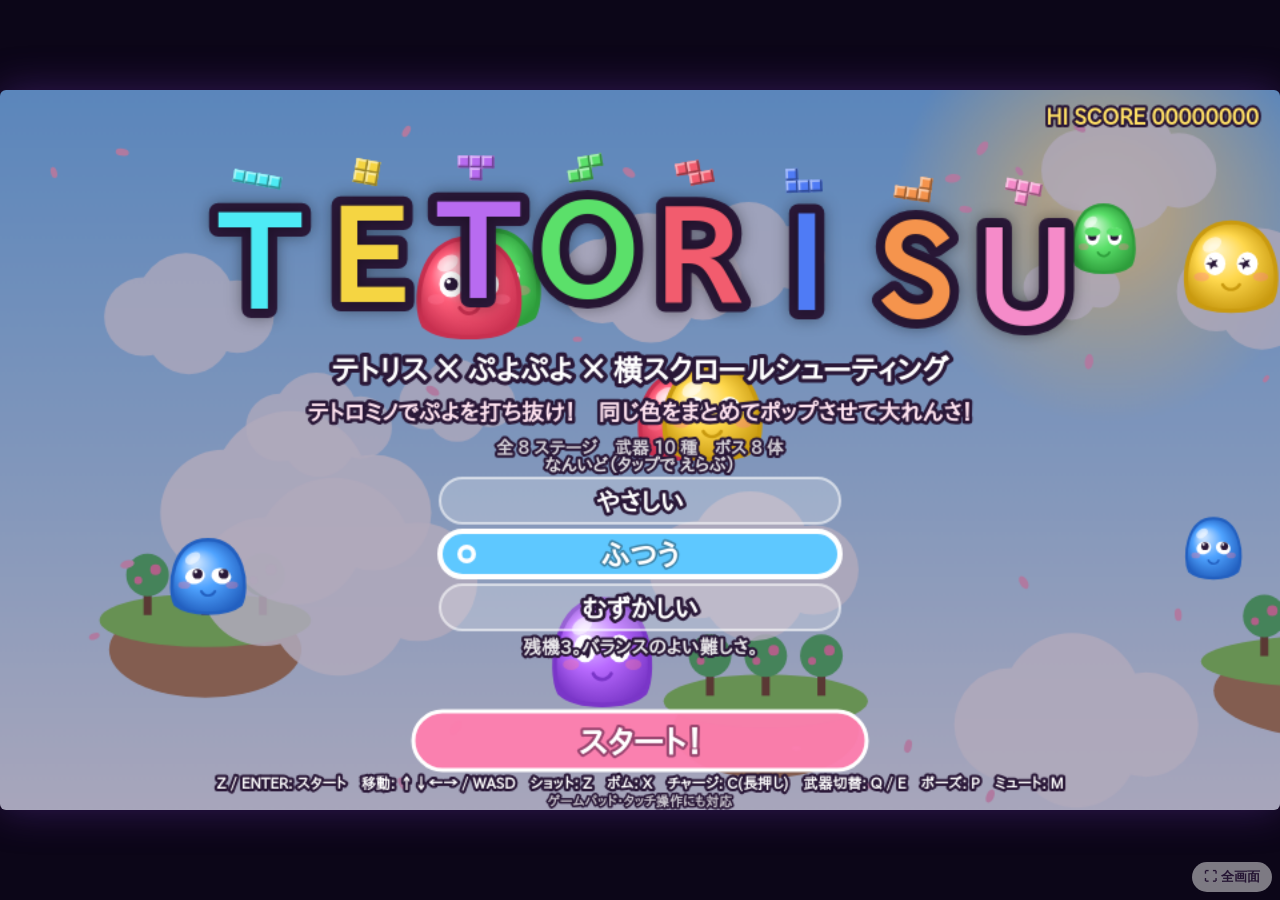
==== commit fc5a79df: "Enter fullscreen automatically on the first tap or key press Browsers only allow fullscreen right af" ====
--- a/index.html
+++ b/index.html
@@ -2909,6 +2909,18 @@
     fsBtn.addEventListener('click', toggleFullscreen);
     document.addEventListener('fullscreenchange', () => { fsBtn.classList.toggle('hidden', !!document.fullscreenElement); resize(); });
     window.addEventListener('keydown', (e) => { if (e.code === 'KeyF') toggleFullscreen(); });
+    // 最初のタップ（またはキー）で自動的に全画面にする。ブラウザは操作の直後しか全画面を許さないため
+    const isApp = window.matchMedia && (matchMedia('(display-mode: fullscreen)').matches || matchMedia('(display-mode: standalone)').matches);
+    let autoDone = isApp;
+    const autoFullscreen = (e) => {
+      if (autoDone) return;
+      if (e.target === fsBtn) { autoDone = true; return; } // 全画面ボタンそのものは、ボタンの処理にまかせる
+      if (e.type === 'keydown' && (e.code === 'KeyF' || e.code === 'Escape')) return;
+      autoDone = true;
+      if (!document.fullscreenElement && !document.webkitFullscreenElement) toggleFullscreen();
+    };
+    window.addEventListener('pointerdown', autoFullscreen);
+    window.addEventListener('keydown', autoFullscreen);
   } else fsBtn.classList.add('hidden');
   const unlock = () => { if (Sound.ensure()) { Sound.resume(); if (game.state === 'title') Sound.play('title'); } };
   window.addEventListener('keydown', unlock); window.addEventListener('pointerdown', unlock);
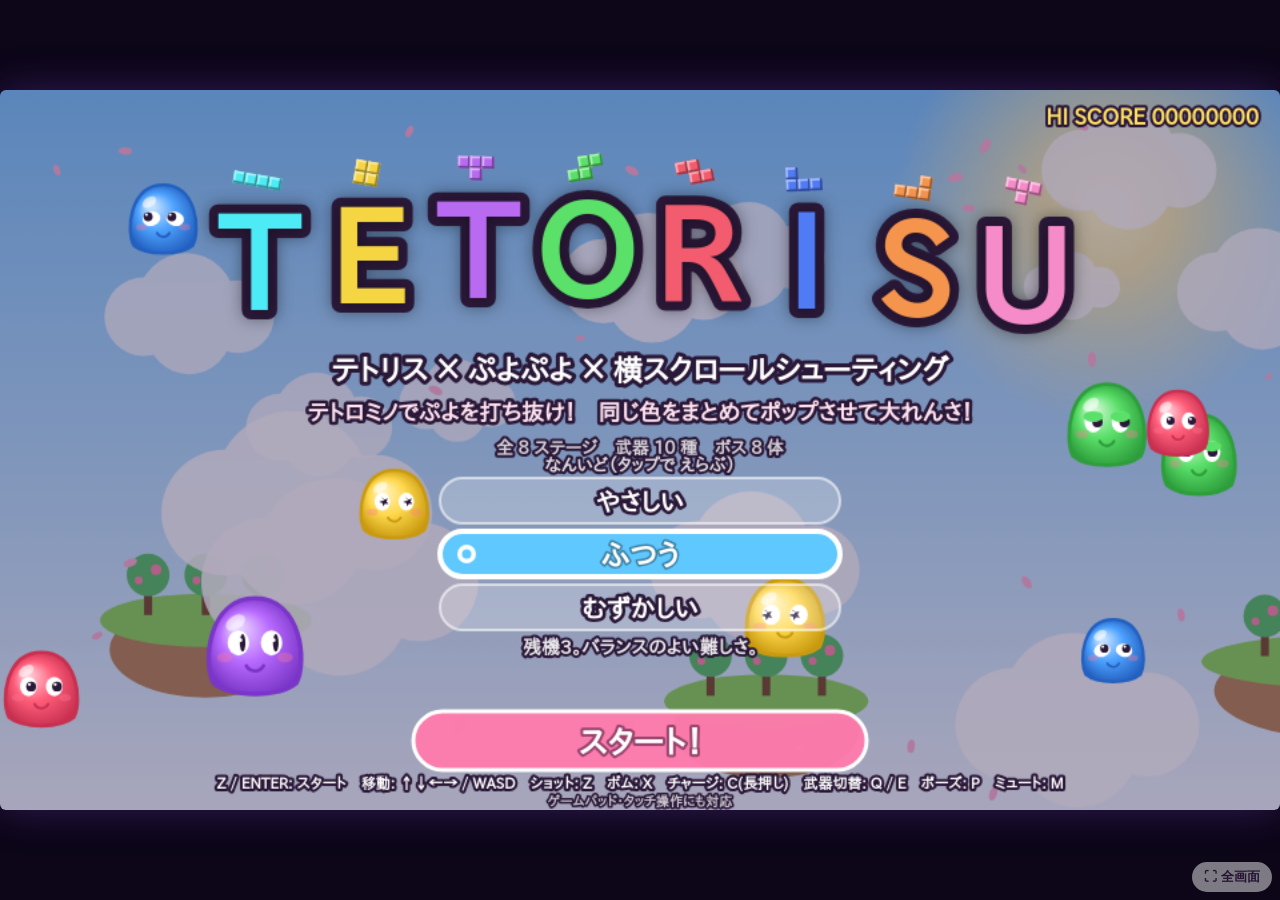
==== commit b810a167: "Show an "add to home screen" guide on iPhone only iPhone Safari cannot make a page fullscreen, so on" ====
--- a/index.html
+++ b/index.html
@@ -23,6 +23,22 @@
 @media (orientation: portrait) and (max-width: 900px) { #rotate { display: block; } }
 @media (pointer: coarse) { #fs { right: auto; left: 8px; bottom: 8px; } }
 canvas { display: block; background: #0c0618; touch-action: none; user-select: none; -webkit-user-select: none; -webkit-touch-callout: none; image-rendering: auto; border-radius: 6px; box-shadow: 0 0 40px rgba(120, 60, 200, 0.35); }
+
+/* iPhone の「ホーム画面に追加」案内 */
+.hidden { display: none !important; }
+#iosGuide { position: fixed; inset: 0; z-index: 50; display: flex; align-items: center; justify-content: center; background: rgba(20, 8, 40, 0.55); font-family: 'M PLUS Rounded 1c', 'Hiragino Maru Gothic ProN', 'IPAPGothic', sans-serif; touch-action: manipulation; }
+#iosGuide .ig-card { width: min(92vw, 520px); max-height: 92vh; overflow: auto; background: #fffdf8; border-radius: 22px; border: 4px solid #ff8fb0; box-shadow: 0 10px 40px rgba(0, 0, 0, 0.35); padding: 16px 20px 14px; color: #2a1838; text-align: center; box-sizing: border-box; }
+#iosGuide .ig-eyebrow { font-size: 13px; font-weight: 800; color: #ff5e8a; letter-spacing: 0.1em; }
+#iosGuide .ig-title { font-size: 19px; font-weight: 900; margin: 4px 0 10px; line-height: 1.35; }
+#iosGuide .ig-steps { display: flex; gap: 8px; justify-content: center; align-items: stretch; }
+#iosGuide .ig-step { flex: 1; background: #f3f0ff; border-radius: 14px; padding: 8px 4px; display: flex; flex-direction: column; align-items: center; gap: 4px; position: relative; }
+#iosGuide .ig-num { position: absolute; top: -8px; left: -6px; width: 22px; height: 22px; border-radius: 50%; background: #ff5e8a; color: #fff; font-size: 13px; font-weight: 900; line-height: 22px; }
+#iosGuide .ig-tx { font-size: 12px; line-height: 1.4; overflow-wrap: anywhere; }
+#iosGuide .ig-ar { align-self: center; color: #ff8fb0; font-size: 14px; }
+#iosGuide #igIcon { width: 34px; height: 34px; border-radius: 8px; }
+#iosGuide #igClose { display: block; margin: 12px auto 0; border: 0; border-radius: 999px; background: #ff7fae; color: #fff; font: 900 16px 'M PLUS Rounded 1c', 'Hiragino Maru Gothic ProN', sans-serif; padding: 10px 26px; cursor: pointer; }
+#iosGuide .ig-check { display: inline-flex; align-items: center; gap: 6px; margin-top: 8px; font-size: 12px; color: #6a5a7a; }
+#iosGuide .ig-check input { width: 16px; height: 16px; }
 </style>
 </head>
 <body>
@@ -30,6 +46,28 @@
     <canvas id="game" width="960" height="540"></canvas>
     <button id="fs" type="button" title="全画面 (F)">⛶ 全画面</button>
     <div id="rotate">📱 横向きにすると画面いっぱいで遊べます</div>
+    <!-- iPhone だけに出す「ホーム画面に追加」の案内（iPhone の Safari はページを全画面にできないため） -->
+    <div id="iosGuide" class="hidden" role="dialog" aria-label="ホーム画面に追加すると全画面で遊べます">
+      <div class="ig-card">
+        <div class="ig-eyebrow">iPhone の かたへ</div>
+        <div class="ig-title">ホーム画面に追加すると<br>全画面で あそべます！</div>
+        <div class="ig-steps">
+          <div class="ig-step"><div class="ig-num">1</div>
+            <svg width="34" height="34" viewBox="0 0 24 24" aria-hidden="true"><rect x="5" y="9" width="14" height="12" rx="2" fill="none" stroke="#2a7ad0" stroke-width="2"/><path d="M12 3v11M8 7l4-4 4 4" fill="none" stroke="#2a7ad0" stroke-width="2" stroke-linecap="round" stroke-linejoin="round"/></svg>
+            <div class="ig-tx">Safari の<br><b>共有ボタン</b>を<br>おす</div></div>
+          <div class="ig-ar">▶</div>
+          <div class="ig-step"><div class="ig-num">2</div>
+            <svg width="34" height="34" viewBox="0 0 24 24" aria-hidden="true"><rect x="4" y="4" width="16" height="16" rx="4" fill="none" stroke="#2a1838" stroke-width="2"/><path d="M12 8v8M8 12h8" stroke="#2a1838" stroke-width="2" stroke-linecap="round"/></svg>
+            <div class="ig-tx"><b>「ホーム画面に<br>追加」</b>を<br>えらぶ</div></div>
+          <div class="ig-ar">▶</div>
+          <div class="ig-step"><div class="ig-num">3</div>
+            <canvas id="igIcon" width="68" height="68" aria-hidden="true"></canvas>
+            <div class="ig-tx">ホーム画面の<br><b>アイコン</b>から<br>ひらく</div></div>
+        </div>
+        <button id="igClose" type="button">このまま あそぶ</button>
+        <label class="ig-check"><input id="igNever" type="checkbox"> 次から 表示しない</label>
+      </div>
+    </div>
   </div>
 <script>
 /* ---- js/util.js ---- */
@@ -2931,6 +2969,33 @@
     requestAnimationFrame(frame);
   }
   requestAnimationFrame(frame);
+  // iPhone だけ「ホーム画面に追加すると全画面」の案内を出す（iPhone の Safari はページを全画面にできない）
+  (function iosGuide() {
+    const el = document.getElementById('iosGuide');
+    if (!el) return;
+    const ua = navigator.userAgent || '';
+    const isIPhone = /iPhone|iPod/.test(ua);
+    const isApp = navigator.standalone === true || (window.matchMedia && (matchMedia('(display-mode: standalone)').matches || matchMedia('(display-mode: fullscreen)').matches));
+    let off = false; try { off = localStorage.getItem('tetorisu_iosguide_off') === '1'; } catch (e) { /* ignore */ }
+    const force = /[?&]iosguide\b/.test(location.search); // 確認用
+    if (!force && (!isIPhone || isApp || off)) return;
+    // 3 番目の絵は、ゲームのぷよの顔を描く
+    const ic = document.getElementById('igIcon');
+    if (ic) {
+      const c = ic.getContext('2d'), gr = c.createLinearGradient(0, 0, 0, 68); gr.addColorStop(0, '#7CC9FF'); gr.addColorStop(1, '#D9B8FF');
+      c.fillStyle = gr; c.fillRect(0, 0, 68, 68);
+      drawPuyo(c, 36, 38, 22, PUYO_COLORS[0], { t: 1, eyeDir: { x: -0.4, y: 0 } });
+      drawMino(c, 16, 16, SHAPES.T, 5, MINO_COLORS.T, -0.3);
+    }
+    el.classList.remove('hidden');
+    const close = (e) => {
+      e.preventDefault(); e.stopPropagation();
+      if (document.getElementById('igNever').checked) { try { localStorage.setItem('tetorisu_iosguide_off', '1'); } catch (err) { /* ignore */ } }
+      el.classList.add('hidden');
+      e.currentTarget.blur();
+    };
+    document.getElementById('igClose').addEventListener('click', close);
+  })();
   // ホーム画面に追加したときにオフラインでも起動できるようにする（file:// では登録しない）
   if ('serviceWorker' in navigator && /^https?:$/.test(location.protocol)) {
     try { navigator.serviceWorker.register('sw.js').catch(() => {}); } catch (e) { /* 無視 */ }
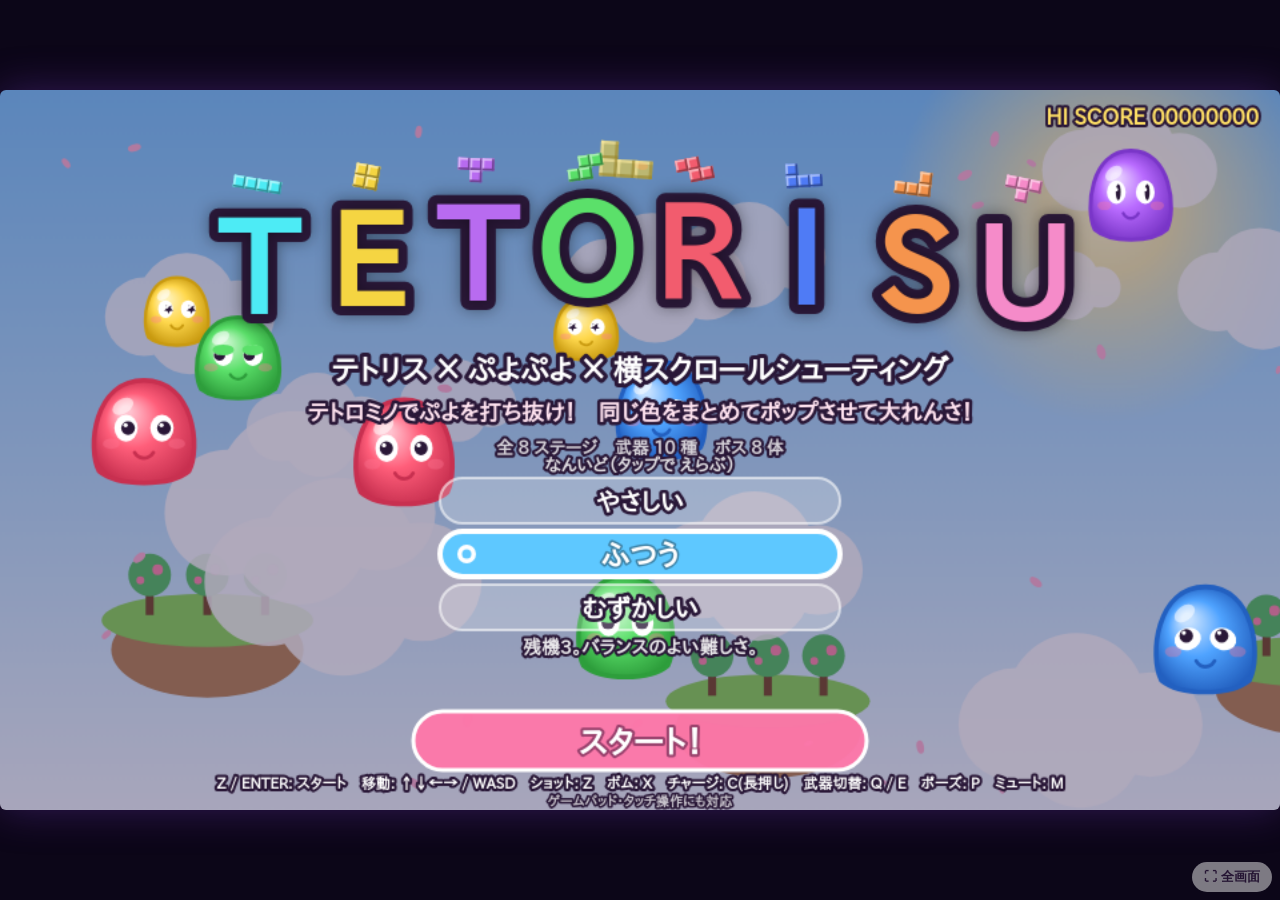
==== commit 38fb3193: "Fewer enemy bullets: regular enemies fire 40% less, bosses 20% less - ENEMY_FIRE_SCALE 0.6 applied t" ====
--- a/index.html
+++ b/index.html
@@ -1674,7 +1674,7 @@
       if (this.attack.start) this.attack.start(this, g);
     }
     this.attackT += d;
-    this.attack.tick(this, d, g, this.attackT);
+    this.attack.tick(this, d * BOSS_FIRE_SCALE, g, this.attackT);
     if (this.attackT > this.attack.dur) this.attack = null;
     if (!this.attack || !this.attack.noMove) {
       const spd = this.phase === 2 ? 1.5 : 1;
@@ -2324,6 +2324,8 @@
   { name: 'むずかしい', hp: 1.5, bspeed: 1.3, fire: 1.55, lives: 2, bombs: 2, color: '#FF5E7A' },
 ];
 const PLAYER_DMG_SCALE = 1.0; // 自機の全弾ダメージ係数（武器ごとの数値で調整済み）
+const ENEMY_FIRE_SCALE = 0.6; // 通常の敵が撃つ回数の係数（弾が多すぎたので 4 割減）
+const BOSS_FIRE_SCALE = 0.8; // ボスの弾の係数（2 割減）
 const ENEMY_HP_SCALE = 1.9; // 通常の敵の HP 係数（元の 1.25 の 1.5 倍）
 // タイトル画面のボタン配置
 const TITLE_UI = { diffY: 308, diffGap: 40, diffW: 300, diffH: 34, stageY: 448, startY: 488, startW: 340, startH: 44 };
@@ -2463,7 +2465,7 @@
     this.startStage(this.startStageSel);
   }
   startStage(i) {
-    this.fireRate = this.diff.fire * 0.85; this.progress = 0;
+    this.fireRate = this.diff.fire * 0.85 * ENEMY_FIRE_SCALE; this.progress = 0;
     this.stageIndex = i; const st = STAGES[i];
     if (i > this.reached) { this.reached = i; try { localStorage.setItem('tetorisu_reached', String(i)); } catch (e) { /* ignore */ } }
     this.scrollSpeed = st.scroll; this.waves = generateWaves(i); this.waveIdx = 0; this.stageTime = 0; this.phase = 'waves'; this.phaseT = 0;
@@ -2554,7 +2556,7 @@
     this.enemyTime = p.timers.slow > 0 ? 0.45 : 1;
     // ステージ内の進行度：敵の射撃頻度は序盤ひかえめ → 終盤に向けて激しく
     this.progress = this.phase === 'waves' ? clamp(this.stageTime / st.duration, 0, 1) : 1;
-    this.fireRate = this.diff.fire * (0.85 + 0.45 * this.progress);
+    this.fireRate = this.diff.fire * (0.85 + 0.45 * this.progress) * ENEMY_FIRE_SCALE;
     if (this.feverT > 0) { this.feverT -= dt; this.fever = 100 * this.feverT / 9; if (this.feverT <= 0) { this.fever = 0; this.dmgMul = 1; } }
     // フェーズ
     this.phaseT += dt;
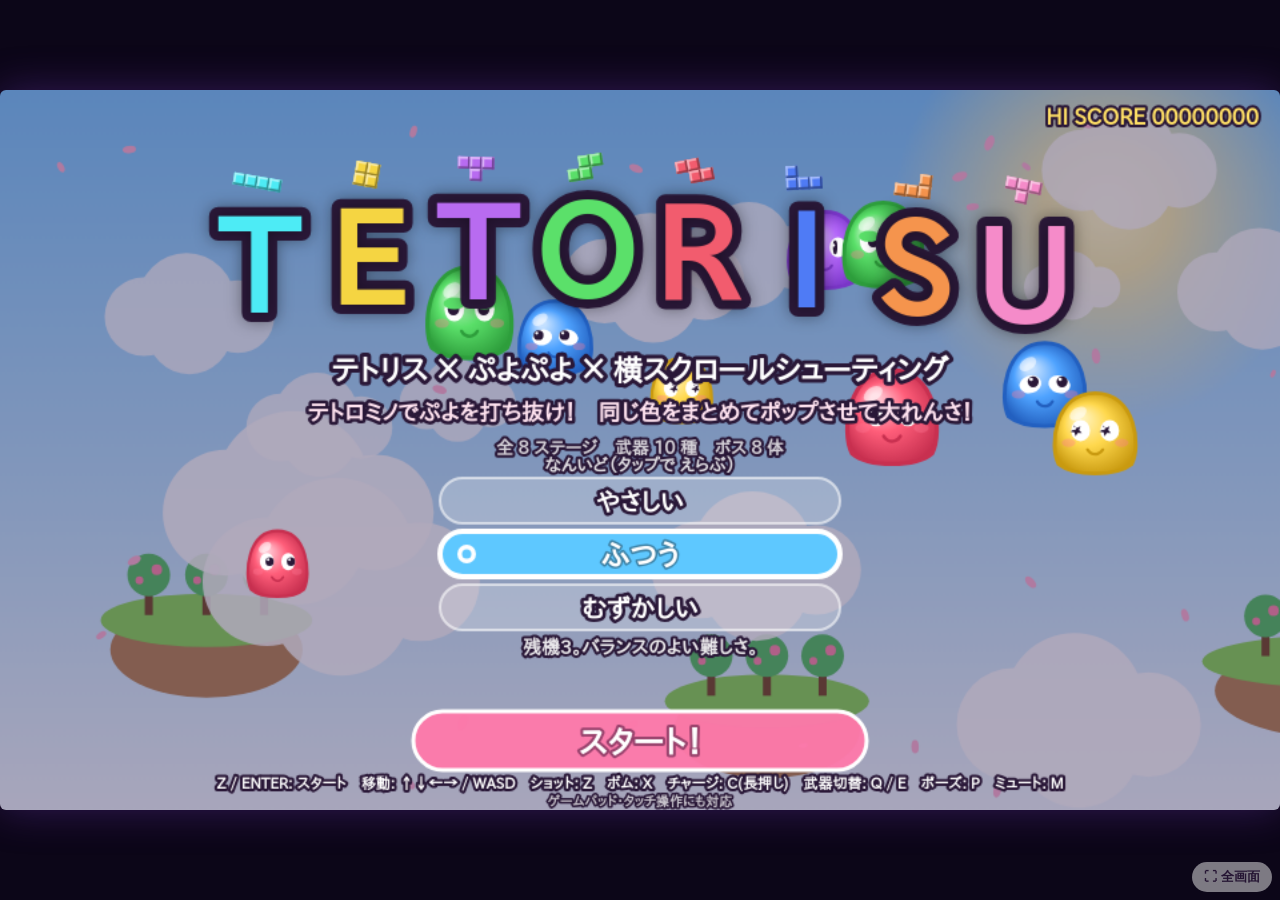
==== commit 3d68c2f1: "Slightly fewer enemy bullets: regular 0.6 -> 0.52, boss 0.8 -> 0.72 Co-Authored-By: Claude Opus 5.5 " ====
--- a/index.html
+++ b/index.html
@@ -2324,8 +2324,8 @@
   { name: 'むずかしい', hp: 1.5, bspeed: 1.3, fire: 1.55, lives: 2, bombs: 2, color: '#FF5E7A' },
 ];
 const PLAYER_DMG_SCALE = 1.0; // 自機の全弾ダメージ係数（武器ごとの数値で調整済み）
-const ENEMY_FIRE_SCALE = 0.6; // 通常の敵が撃つ回数の係数（弾が多すぎたので 4 割減）
-const BOSS_FIRE_SCALE = 0.8; // ボスの弾の係数（2 割減）
+const ENEMY_FIRE_SCALE = 0.52; // 通常の敵が撃つ回数の係数（元の約半分）
+const BOSS_FIRE_SCALE = 0.72; // ボスの弾の係数（元の約 7 割）
 const ENEMY_HP_SCALE = 1.9; // 通常の敵の HP 係数（元の 1.25 の 1.5 倍）
 // タイトル画面のボタン配置
 const TITLE_UI = { diffY: 308, diffGap: 40, diffW: 300, diffH: 34, stageY: 448, startY: 488, startW: 340, startH: 44 };
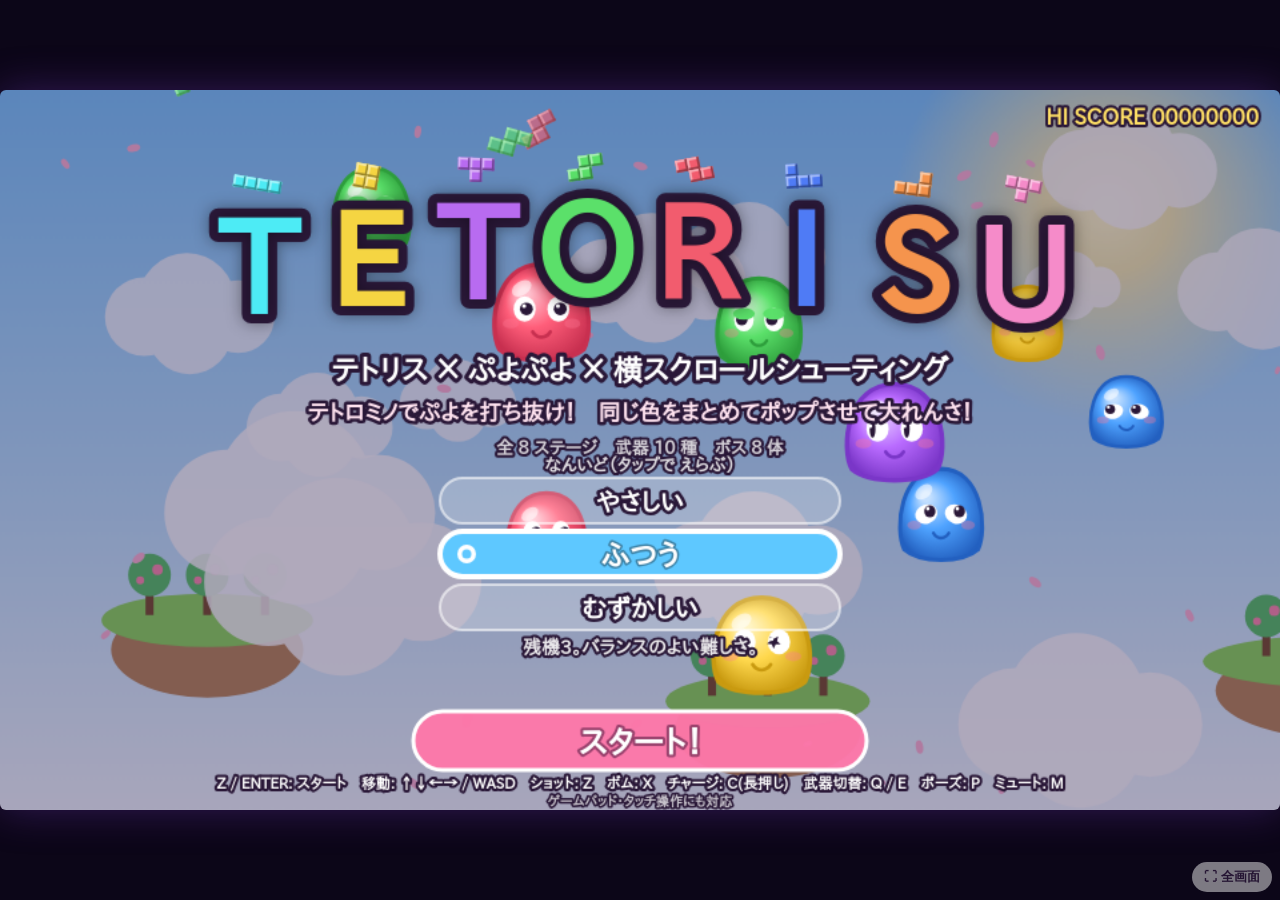
==== commit 929fa38a: "Tetromino-built player plane; more puyo-like enemies and attacks Player - The plane is now assembled" ====
--- a/index.html
+++ b/index.html
@@ -1011,6 +1011,7 @@
     this.color = o.color === undefined ? 0 : o.color; this.life = o.life || 8; this.age = 0; this.dead = false;
     this.homing = o.homing || 0; this.accel = o.accel || 0;
     this.bounces = o.bounces || 0; this.grav = o.grav || 0; this.amp = o.amp || 0; this.freq = o.freq || 6; this.wt = 0;
+    this.splitT = o.splitT || 0; this.splitN = o.splitN || 5; this.spin = rand(TAU);
   }
   update(dt, g) {
     this.age += dt;
@@ -1028,23 +1029,31 @@
       if (this.y < 46 + this.r && this.vy < 0) { this.y = 46 + this.r; this.vy = -this.vy; this.bounces--; }
       else if (this.y > H - this.r && this.vy > 0) { this.y = H - this.r; this.vy = -this.vy; this.bounces--; }
     }
+    // 大きなぷよ弾は、しばらく飛ぶと ちびぷよに はじける
+    if (this.splitT && this.age >= this.splitT && !this.dead) {
+      this.dead = true;
+      fxPuyoPop(g.particles, this.x, this.y, this.r, puyoColor(this.color, g.time), 0); Sound.sfx.pop(0);
+      for (let i = 0; i < this.splitN; i++) { const a = this.spin + (i / this.splitN) * TAU, sp = 150 * g.diff.bspeed; g.addEBullet(new EBullet(this.x, this.y, Math.cos(a) * sp, Math.sin(a) * sp, { color: this.color, r: 7 })); }
+      return;
+    }
     if (this.age > this.life || this.x < -60 || this.x > W + 80 || this.y < -60 || this.y > H + 60) this.dead = true;
   }
   draw(ctx, t) {
     const col = puyoColor(this.color, t);
-    ctx.save(); ctx.translate(this.x, this.y);
-    if (this.kind === 'needle') ctx.rotate(Math.atan2(this.vy, this.vx));
-    ctx.fillStyle = 'rgba(255,255,255,0.85)'; ctx.beginPath();
-    if (this.kind === 'needle') ctx.ellipse(0, 0, this.r * 2.9, this.r * 1.35, 0, 0, TAU); else ctx.arc(0, 0, this.r + 3, 0, TAU);
-    ctx.fill();
-    ctx.fillStyle = col.dark; ctx.beginPath();
-    if (this.kind === 'needle') ctx.ellipse(0, 0, this.r * 2.6, this.r, 0, 0, TAU); else ctx.arc(0, 0, this.r + 1.5, 0, TAU);
-    ctx.fill();
-    ctx.fillStyle = col.main; ctx.beginPath();
-    if (this.kind === 'needle') ctx.ellipse(0, 0, this.r * 2.2, this.r * 0.7, 0, 0, TAU); else ctx.arc(0, 0, this.r, 0, TAU);
-    ctx.fill();
-    ctx.fillStyle = 'rgba(255,255,255,0.8)'; ctx.beginPath(); ctx.arc(-this.r * 0.35, -this.r * 0.35, this.r * 0.32, 0, TAU); ctx.fill();
-    ctx.restore();
+    if (this.kind === 'needle') { // しずく型のぷよ
+      ctx.save(); ctx.translate(this.x, this.y); ctx.rotate(Math.atan2(this.vy, this.vx) + Math.PI / 2);
+      const r = this.r * 1.25;
+      const drop = () => { ctx.beginPath(); ctx.moveTo(0, r * 1.9); ctx.bezierCurveTo(r * 1.1, r * 0.4, r * 1.1, -r, 0, -r); ctx.bezierCurveTo(-r * 1.1, -r, -r * 1.1, r * 0.4, 0, r * 1.9); ctx.closePath(); };
+      ctx.fillStyle = 'rgba(255,255,255,0.85)'; ctx.save(); ctx.scale(1.25, 1.2); drop(); ctx.fill(); ctx.restore();
+      ctx.fillStyle = col.main; drop(); ctx.fill(); ctx.lineWidth = 1.5; ctx.strokeStyle = col.dark; ctx.stroke();
+      ctx.fillStyle = 'rgba(255,255,255,0.75)'; ctx.beginPath(); ctx.arc(-r * 0.35, -r * 0.2, r * 0.28, 0, TAU); ctx.fill();
+      ctx.restore(); return;
+    }
+    // ちびぷよ（白いふちで見やすく）
+    ctx.fillStyle = 'rgba(255,255,255,0.85)'; ctx.beginPath(); ctx.arc(this.x, this.y + 0.5, this.r + 3, 0, TAU); ctx.fill();
+    const sq = Math.sin(this.age * 14 + this.spin) * 0.08;
+    const big = this.r >= 10 || this.splitT;
+    drawPuyo(ctx, this.x, this.y, this.r, col, { t: this.age + this.spin, sx: 1 + sq, sy: 1 - sq, noFace: this.r < 6, eyeDir: { x: Math.sign(this.vx) * 0.6 || -0.6, y: 0 }, angry: big, flash: this.splitT && this.splitT - this.age < 0.25 ? 0.5 : 0 });
   }
 }
 
@@ -1161,7 +1170,7 @@
     hp: 165, r: 38, speed: 70, score: 500, amp: 18, dropChance: 0.35, fireInterval: 1.9,
     update(e, dt, g) {
       e.x -= e.speed * dt; e.y = e.baseY + Math.sin(e.t * 1.3 + e.phase) * e.amp;
-      if (e.x < W - 40) { e.fireTimer -= dt; if (e.fireTimer <= 0) { e.fireTimer = e.def.fireInterval / g.fireRate; if (e.hp < e.maxHp * 0.6) e.shootRing(g, 10, 140, e.t); else e.shootAimed(g, 170, 3, 0.35); } }
+      if (e.x < W - 40) { e.fireTimer -= dt; if (e.fireTimer <= 0) { e.fireTimer = e.def.fireInterval / g.fireRate; if (e.hp < e.maxHp * 0.6) e.shootRing(g, 10, 140, e.t); else e.shootAimed(g, 150, 1, 0, { r: 13, splitT: 0.9, splitN: 6 }); } }
     },
     onDeath(e, g) {
       for (let i = 0; i < 4; i++) {
@@ -1315,7 +1324,7 @@
     init(e, o) { e.top = o.top !== false; e.y = e.top ? 72 : H - 50; },
     update(e, dt, g) {
       e.x -= e.speed * dt; e.fireTimer -= dt;
-      if (e.fireTimer <= 0 && e.x < W - 20) { e.fireTimer = e.def.fireInterval / g.fireRate; g.addEBullet(new EBullet(e.x, e.y, -40, (e.top ? 60 : -60) * g.diff.bspeed, { color: e.color, kind: 'grav', grav: e.top ? 420 : -420 })); Sound.sfx.enemyShot(); }
+      if (e.fireTimer <= 0 && e.x < W - 20) { e.fireTimer = e.def.fireInterval / g.fireRate; g.addEBullet(new EBullet(e.x, e.y, -40, (e.top ? 60 : -60) * g.diff.bspeed, { color: -1, r: 9, grav: e.top ? 420 : -420, bounces: 1, life: 5 })); Sound.sfx.enemyShot(); }
     },
   },
   // 機雷ぷよ：倒すか近づくと弾をまき散らす
@@ -1472,7 +1481,8 @@
       const a = 0.5 + Math.sin(g.time * 18) * 0.5; ctx.fillStyle = `rgba(255,80,110,${0.4 + a * 0.6})`; ctx.beginPath(); ctx.moveTo(8, this.y - 14); ctx.lineTo(30, this.y); ctx.lineTo(8, this.y + 14); ctx.closePath(); ctx.fill();
       drawText(ctx, '!', 44, this.y, 22, '#FF5E7A', 'center', { outline: '#fff' });
     }
-    const o = { t: this.t, phase: this.phase, eyeDir: this.eyeDir, blink: this.blink, flash: this.hitFlash, squash: this.squash, marked: this.popTimer >= 0, angry: this.angry || (this.type === 'ojama') };
+    const boing = Math.pow(Math.max(0, Math.sin(this.t * 3.2 + this.phase)), 10) * 0.16; // ときどき「ぷよん」
+    const o = { t: this.t, phase: this.phase, eyeDir: this.eyeDir, blink: this.blink, flash: this.hitFlash, squash: this.squash + boing, marked: this.popTimer >= 0, angry: this.angry || (this.type === 'ojama') };
     if (this.color === 5) o.glow = 14;
     drawPuyo(ctx, this.x, this.y, this.r, col, o);
     drawAccessory(ctx, this, col);
@@ -1566,41 +1576,56 @@
   geyser: (times = 3, interval = 1.1) => ({ dur: times * interval + 0.8, start(b) { b.acc = interval * 0.5; b.cnt = 0; }, tick(b, dt, g) { b.acc += dt; if (b.acc >= interval && b.cnt < times) { b.acc -= interval; b.cnt++; const x = g.player.x + rand(-60, 140); for (let i = 0; i < 9; i++) g.addEBullet(new EBullet(x + rand(-8, 8), H + 20 + i * 26, 0, -(380 + i * 10) * g.diff.bspeed, { color: b.color, kind: 'needle', life: 4 })); g.texts.add(x, H - 30, '！', '#FFB347', 26, { pop: true, life: 0.6 }); Sound.sfx.enemyShot(); } } }),
   snowballs: (times = 3, n = 3, interval = 1) => ({ dur: times * interval + 0.8, start(b) { b.acc = interval * 0.5; b.cnt = 0; }, tick(b, dt, g) { b.acc += dt; if (b.acc >= interval && b.cnt < times) { b.acc -= interval; b.cnt++; const base = Math.atan2(g.player.y - b.y, g.player.x - b.x); for (let i = 0; i < n; i++) b.shoot(g, base + (i - (n - 1) / 2) * 0.3, 150, { kind: 'big', r: 16, accel: 60, life: 6 }); Sound.sfx.enemyShot(); b.squash = 0.35; } } }),
   blizzard: (dur = 3, rate = 0.3, speed = 300) => ({ dur, start(b) { b.acc = 0; }, tick(b, dt, g) { b.acc += dt; while (b.acc >= rate) { b.acc -= rate; const y = rand(60, H - 20); g.addEBullet(new EBullet(W + 20, y, -speed * g.diff.bspeed, 0, { color: b.color, kind: 'needle', amp: rand(20, 50), freq: 5, life: 5 })); } } }),
+  // れんさ攻撃：1 れんさ、2 れんさ…と だんだん大きくなる
+  rensa: (maxChain = 3, interval = 0.85) => ({ dur: maxChain * interval + 0.8, start(b) { b.acc = interval * 0.6; b.cnt = 0; }, tick(b, dt, g) {
+    b.acc += dt;
+    if (b.acc >= interval && b.cnt < maxChain) {
+      b.acc -= interval; b.cnt++; const k = b.cnt;
+      g.texts.add(b.x, b.y - b.r - 24, `${k}れんさ！`, k >= 3 ? '#FFE066' : '#fff', 20 + k * 4, { pop: true, life: 0.8 });
+      Sound.sfx.chainText(k); b.squash = 0.35;
+      if (k < maxChain) b.shootRing(g, 6 + k * 2, 140 + k * 15, b.t + k * 0.4);
+      else for (let i = -1; i <= 1; i++) b.shootAimed(g, 160, 1, 0, { r: 13, splitT: 0.8 + i * 0.1 + 0.1, splitN: 6, color: b.color });
+    }
+  } }),
+  // おじゃまぷよが 空から ふってくる
+  ojamaRain: (dur = 3, rate = 0.22) => ({ dur, start(b, g) { b.acc = 0; g.texts.add(W / 2, 90, 'おじゃまぷよ！', '#C8CCD8', 22, { pop: true, life: 1 }); }, tick(b, dt, g) { b.acc += dt; while (b.acc >= rate) { b.acc -= rate; g.addEBullet(new EBullet(rand(200, W - 40), -16, rand(-60, -10), 40 * g.diff.bspeed, { color: -1, r: 9, grav: 360, bounces: 1, life: 6 })); } } }),
+  // はじけるぷよ弾
+  puyoSplit: (times = 3, interval = 1) => ({ dur: times * interval + 0.8, start(b) { b.acc = interval * 0.5; b.cnt = 0; }, tick(b, dt, g) { b.acc += dt; if (b.acc >= interval && b.cnt < times) { b.acc -= interval; b.cnt++; b.shootAimed(g, 170, 1, 0, { r: 13, splitT: 0.85, splitN: 6 }); b.squash = 0.3; } } }),
   minoDrop: (dur = 3, rate = 0.35) => ({ dur, start(b) { b.acc = 0; }, tick(b, dt, g) { b.acc += dt; while (b.acc >= rate) { b.acc -= rate; g.addEBullet(new EBullet(rand(100, W - 60), -20, -40, 120 * g.diff.bspeed, { color: b.color, kind: 'big', accel: 260, life: 6 })); } } }),
 };
 
 const BOSS_ATTACKS = [
   [ // 1 プヨキング
-    [ATK.aimed(1, 0.55, 220, 0, 3), ATK.bounce(4, 300, 3), ATK.summon('drift', 4, { sameColor: true, spread: true }), ATK.ring(10, 170, 2, 1), ATK.gravArc(2, 3), ATK.waveShots(2.5, 0.5, 200)],
-    [ATK.aimed(3, 0.5, 250, 0.25, 3), ATK.dash(680), ATK.ring(14, 190, 3, 0.7), ATK.bounce(4, 400, 5), ATK.formation(), ATK.bouncers(3, 230, 2, 1), ATK.rotatingFan(3, 0.25, 200, 3), ATK.gravArc(3, 4)],
+    [ATK.rensa(3, 0.9), ATK.puyoSplit(2, 1.1), ATK.aimed(1, 0.55, 220, 0, 3), ATK.bounce(4, 300, 3), ATK.summon('drift', 4, { sameColor: true, spread: true }), ATK.ring(10, 170, 2, 1), ATK.gravArc(2, 3), ATK.waveShots(2.5, 0.5, 200)],
+    [ATK.rensa(4, 0.8), ATK.ojamaRain(3, 0.24), ATK.aimed(3, 0.5, 250, 0.25, 3), ATK.dash(680), ATK.ring(14, 190, 3, 0.7), ATK.bounce(4, 400, 5), ATK.formation(), ATK.bouncers(3, 230, 2, 1), ATK.rotatingFan(3, 0.25, 200, 3), ATK.gravArc(3, 4)],
   ],
   [ // 2 プヨクラゲ
-    [ATK.ring(12, 180, 3, 0.9), ATK.aimed(5, 0.8, 200, 0.18, 3), ATK.homingBurst(4, 160, 2, 1.2), ATK.summon('bouncer', 3, { sameColor: true }), ATK.waveShots(3, 0.4, 210), ATK.gravArc(3, 4), ATK.bouncers(3, 220, 2, 1)],
-    [ATK.spiral(3, 0.09, 200, 0.35, 2), ATK.ring(16, 200, 3, 0.7), ATK.curtain(240, 3, 1.4), ATK.summon('bouncer', 4), ATK.homingBurst(6, 170, 2, 1), ATK.crossSpiral(3, 0.1, 190, 0.3), ATK.movingCurtain(3.5, 230, 0.5), ATK.mines(4)],
+    [ATK.rensa(3, 0.9), ATK.puyoSplit(2, 1.1), ATK.ring(12, 180, 3, 0.9), ATK.aimed(5, 0.8, 200, 0.18, 3), ATK.homingBurst(4, 160, 2, 1.2), ATK.summon('bouncer', 3, { sameColor: true }), ATK.waveShots(3, 0.4, 210), ATK.gravArc(3, 4), ATK.bouncers(3, 220, 2, 1)],
+    [ATK.rensa(4, 0.8), ATK.ojamaRain(3, 0.24), ATK.spiral(3, 0.09, 200, 0.35, 2), ATK.ring(16, 200, 3, 0.7), ATK.curtain(240, 3, 1.4), ATK.summon('bouncer', 4), ATK.homingBurst(6, 170, 2, 1), ATK.crossSpiral(3, 0.1, 190, 0.3), ATK.movingCurtain(3.5, 230, 0.5), ATK.mines(4)],
   ],
   [ // 3 キツネプヨ：狐火と素早い動き
-    [ATK.homingRing(8, 140, 2, 1.4), ATK.aimed(3, 0.45, 260, 0.22, 3), ATK.dash(720), ATK.waveShots(3, 0.4, 220), ATK.summon('looper', 3), ATK.rotatingFan(3, 0.22, 220, 5)],
-    [ATK.homingRing(12, 160, 2, 1.2), ATK.dash(800), ATK.spiral(3, 0.09, 210, 0.45, 2), ATK.bouncers(4, 240, 2, 0.9), ATK.summon('diver', 3), ATK.crossSpiral(3, 0.09, 200, 0.35), ATK.needleRows(4, 0.6, 400), ATK.mines(3)],
+    [ATK.rensa(3, 0.9), ATK.puyoSplit(2, 1.1), ATK.homingRing(8, 140, 2, 1.4), ATK.aimed(3, 0.45, 260, 0.22, 3), ATK.dash(720), ATK.waveShots(3, 0.4, 220), ATK.summon('looper', 3), ATK.rotatingFan(3, 0.22, 220, 5)],
+    [ATK.rensa(4, 0.8), ATK.ojamaRain(3, 0.24), ATK.homingRing(12, 160, 2, 1.2), ATK.dash(800), ATK.spiral(3, 0.09, 210, 0.45, 2), ATK.bouncers(4, 240, 2, 0.9), ATK.summon('diver', 3), ATK.crossSpiral(3, 0.09, 200, 0.35), ATK.needleRows(4, 0.6, 400), ATK.mines(3)],
   ],
   [ // 4 ネオンツインズ
-    [ATK.aimed(1, 0.3, 300, 0, 3), ATK.sweep(2.6), ATK.curtain(300, 2, 1.5, 120), ATK.dash(760), ATK.needleRows(4, 0.7, 380), ATK.bouncers(2, 260, 2, 0.9), ATK.waveShots(2.5, 0.35, 240)],
-    [ATK.spiral(3, 0.08, 230, 0.5, 1), ATK.aimed(3, 0.35, 320, 0.2, 3), ATK.sweep(3, 0.04), ATK.summon('homer', 3), ATK.dash(820), ATK.rotatingFan(3, 0.18, 260, 5), ATK.crossSpiral(3, 0.08, 220, 0.4), ATK.movingCurtain(3, 300, 0.4), ATK.needleRows(5, 0.55, 420)],
+    [ATK.rensa(3, 0.9), ATK.puyoSplit(2, 1.1), ATK.aimed(1, 0.3, 300, 0, 3), ATK.sweep(2.6), ATK.curtain(300, 2, 1.5, 120), ATK.dash(760), ATK.needleRows(4, 0.7, 380), ATK.bouncers(2, 260, 2, 0.9), ATK.waveShots(2.5, 0.35, 240)],
+    [ATK.rensa(4, 0.8), ATK.ojamaRain(3, 0.24), ATK.spiral(3, 0.08, 230, 0.5, 1), ATK.aimed(3, 0.35, 320, 0.2, 3), ATK.sweep(3, 0.04), ATK.summon('homer', 3), ATK.dash(820), ATK.rotatingFan(3, 0.18, 260, 5), ATK.crossSpiral(3, 0.08, 220, 0.4), ATK.movingCurtain(3, 300, 0.4), ATK.needleRows(5, 0.55, 420)],
   ],
   [ // 5 マグマプヨ：火山弾と間欠泉
-    [ATK.emberRain(3, 0.14), ATK.geyser(3, 1.2), ATK.aimed(5, 0.7, 230, 0.16, 3), ATK.ring(14, 180, 3, 0.8), ATK.gravArc(3, 5), ATK.summon('bomber', 3), ATK.rotatingFan(3, 0.2, 230, 5)],
-    [ATK.emberRain(4, 0.09), ATK.geyser(4, 0.9), ATK.spiral(3, 0.08, 220, 0.5, 3), ATK.curtain(270, 3, 1.2), ATK.homingBurst(5, 170, 2, 1.1), ATK.mines(4), ATK.crossSpiral(3, 0.08, 210, 0.45), ATK.bouncers(4, 250, 2, 1), ATK.summon('dasher', 3)],
+    [ATK.rensa(3, 0.9), ATK.puyoSplit(2, 1.1), ATK.emberRain(3, 0.14), ATK.geyser(3, 1.2), ATK.aimed(5, 0.7, 230, 0.16, 3), ATK.ring(14, 180, 3, 0.8), ATK.gravArc(3, 5), ATK.summon('bomber', 3), ATK.rotatingFan(3, 0.2, 230, 5)],
+    [ATK.rensa(4, 0.8), ATK.ojamaRain(3, 0.24), ATK.emberRain(4, 0.09), ATK.geyser(4, 0.9), ATK.spiral(3, 0.08, 220, 0.5, 3), ATK.curtain(270, 3, 1.2), ATK.homingBurst(5, 170, 2, 1.1), ATK.mines(4), ATK.crossSpiral(3, 0.08, 210, 0.45), ATK.bouncers(4, 250, 2, 1), ATK.summon('dasher', 3)],
   ],
   [ // 6 クリスタルプヨ
-    [ATK.rainNeedles(3, 0.14, 340), ATK.ring(14, 190, 3, 0.8), ATK.aimed(5, 0.7, 220, 0.15, 3), ATK.spiral(3, 0.1, 190, 0.4, 3), ATK.gravArc(3, 5), ATK.waveShots(3, 0.35, 200), ATK.mines(3), ATK.bouncers(3, 240, 2, 1)],
-    [ATK.rainNeedles(4, 0.09, 380), ATK.curtain(260, 3, 1.2), ATK.homingBurst(6, 170, 2, 1.2), ATK.ring(20, 210, 3, 0.6), ATK.summon('ojama', 2), ATK.spiral(3, 0.08, 210, 0.6, 4), ATK.bouncers(4, 240, 2, 1), ATK.crossSpiral(3.5, 0.07, 200, 0.5), ATK.needleRows(5, 0.6, 420), ATK.movingCurtain(3.5, 260, 0.45)],
+    [ATK.rensa(3, 0.9), ATK.puyoSplit(2, 1.1), ATK.rainNeedles(3, 0.14, 340), ATK.ring(14, 190, 3, 0.8), ATK.aimed(5, 0.7, 220, 0.15, 3), ATK.spiral(3, 0.1, 190, 0.4, 3), ATK.gravArc(3, 5), ATK.waveShots(3, 0.35, 200), ATK.mines(3), ATK.bouncers(3, 240, 2, 1)],
+    [ATK.rensa(4, 0.8), ATK.ojamaRain(3, 0.24), ATK.rainNeedles(4, 0.09, 380), ATK.curtain(260, 3, 1.2), ATK.homingBurst(6, 170, 2, 1.2), ATK.ring(20, 210, 3, 0.6), ATK.summon('ojama', 2), ATK.spiral(3, 0.08, 210, 0.6, 4), ATK.bouncers(4, 240, 2, 1), ATK.crossSpiral(3.5, 0.07, 200, 0.5), ATK.needleRows(5, 0.6, 420), ATK.movingCurtain(3.5, 260, 0.45)],
   ],
   [ // 7 ユキダルマプヨ：雪玉と吹雪
-    [ATK.snowballs(3, 3, 1), ATK.blizzard(3, 0.3, 300), ATK.rainNeedles(3, 0.12, 360), ATK.ring(16, 180, 3, 0.8), ATK.aimed(5, 0.6, 240, 0.15, 3), ATK.summon('ricochet', 2), ATK.waveShots(3, 0.3, 220), ATK.homingRing(8, 150, 2, 1.3)],
-    [ATK.snowballs(4, 5, 0.9), ATK.blizzard(4, 0.18, 340), ATK.spiral(3.5, 0.07, 230, 0.5, 3), ATK.movingCurtain(3.5, 280, 0.4), ATK.gravArc(4, 5, 0.8), ATK.summon('waver', 3), ATK.crossSpiral(3, 0.07, 220, 0.4), ATK.needleRows(5, 0.55, 440), ATK.mines(4), ATK.dash(760)],
+    [ATK.rensa(3, 0.9), ATK.puyoSplit(2, 1.1), ATK.snowballs(3, 3, 1), ATK.blizzard(3, 0.3, 300), ATK.rainNeedles(3, 0.12, 360), ATK.ring(16, 180, 3, 0.8), ATK.aimed(5, 0.6, 240, 0.15, 3), ATK.summon('ricochet', 2), ATK.waveShots(3, 0.3, 220), ATK.homingRing(8, 150, 2, 1.3)],
+    [ATK.rensa(4, 0.8), ATK.ojamaRain(3, 0.24), ATK.snowballs(4, 5, 0.9), ATK.blizzard(4, 0.18, 340), ATK.spiral(3.5, 0.07, 230, 0.5, 3), ATK.movingCurtain(3.5, 280, 0.4), ATK.gravArc(4, 5, 0.8), ATK.summon('waver', 3), ATK.crossSpiral(3, 0.07, 220, 0.4), ATK.needleRows(5, 0.55, 440), ATK.mines(4), ATK.dash(760)],
   ],
   [ // 8 テトロオーバーロード
-    [ATK.spiral(3.5, 0.07, 230, 0.3, 3), ATK.aimed(7, 0.6, 260, 0.14, 3), ATK.formation(), ATK.curtain(300, 3, 1.1), ATK.homingBurst(6, 190, 3, 1), ATK.minoDrop(3, 0.4), ATK.rotatingFan(3, 0.15, 250, 7), ATK.waveShots(3, 0.3, 220), ATK.bouncers(5, 250, 2, 0.9), ATK.gravArc(3, 5), ATK.geyser(3, 1.1)],
-    [ATK.dash(820), ATK.spiral(4, 0.06, 250, 0.55, 4), ATK.rainNeedles(3, 0.08, 420), ATK.ring(24, 220, 3, 0.55), ATK.curtain(320, 4, 1, 100), ATK.aimed(9, 0.5, 280, 0.12, 3), ATK.summon('dasher', 3), ATK.minoDrop(3, 0.25), ATK.formation(), ATK.crossSpiral(4, 0.06, 240, 0.45), ATK.movingCurtain(4, 320, 0.35), ATK.gravArc(4, 6, 0.7), ATK.needleRows(6, 0.5, 460), ATK.mines(5), ATK.snowballs(3, 5, 0.9), ATK.emberRain(3, 0.1), ATK.homingRing(12, 170, 2, 1.1)],
+    [ATK.rensa(3, 0.9), ATK.puyoSplit(2, 1.1), ATK.spiral(3.5, 0.07, 230, 0.3, 3), ATK.aimed(7, 0.6, 260, 0.14, 3), ATK.formation(), ATK.curtain(300, 3, 1.1), ATK.homingBurst(6, 190, 3, 1), ATK.minoDrop(3, 0.4), ATK.rotatingFan(3, 0.15, 250, 7), ATK.waveShots(3, 0.3, 220), ATK.bouncers(5, 250, 2, 0.9), ATK.gravArc(3, 5), ATK.geyser(3, 1.1)],
+    [ATK.rensa(4, 0.8), ATK.ojamaRain(3, 0.24), ATK.dash(820), ATK.spiral(4, 0.06, 250, 0.55, 4), ATK.rainNeedles(3, 0.08, 420), ATK.ring(24, 220, 3, 0.55), ATK.curtain(320, 4, 1, 100), ATK.aimed(9, 0.5, 280, 0.12, 3), ATK.summon('dasher', 3), ATK.minoDrop(3, 0.25), ATK.formation(), ATK.crossSpiral(4, 0.06, 240, 0.45), ATK.movingCurtain(4, 320, 0.35), ATK.gravArc(4, 6, 0.7), ATK.needleRows(6, 0.5, 460), ATK.mines(5), ATK.snowballs(3, 5, 0.9), ATK.emberRain(3, 0.1), ATK.homingRing(12, 170, 2, 1.1)],
   ],
 ];
 
@@ -2200,7 +2225,7 @@
       this.x = clamp(nx, 24, W - 40); this.y = clamp(ny, 56, H - 24);
     }
     // 排気
-    if (Math.random() < 0.7) g.particles.add({ type: 'circle', x: this.x - 34, y: this.y + 2 + rand(-3, 3), vx: -160 + rand(-40, 40), vy: rand(-20, 20), size: rand(3, 6), color: pick(['#FFE3A0', '#FFB7C5', '#fff']), life: 0.35, shrink: true, alpha: 0.8 });
+    if (Math.random() < 0.6) g.particles.add({ type: 'cell', x: this.x - 52, y: this.y + rand(-3, 3), vx: -170 + rand(-40, 40), vy: rand(-20, 20), vr: rand(-6, 6), size: rand(3, 5), color: pick(Object.values(MINO_COLORS)), life: 0.35, shrink: true, alpha: 0.85 });
     // 射撃
     const w = this.weapon, lv = this.level;
     this.fireTimer -= dt;
@@ -2276,35 +2301,42 @@
     if (this.inv > 0 && this.timers.invincible <= 0 && Math.floor(t * 20) % 2 === 0 && !this.entering) ctx.globalAlpha = 0.45;
     const tilt = clamp(this.vy / 600, -1, 1);
     ctx.save(); ctx.translate(this.x, this.y); ctx.rotate(tilt * 0.22);
-    // プロペラ
-    ctx.fillStyle = 'rgba(255,255,255,0.55)'; ctx.beginPath(); ctx.ellipse(36, 0, 3, 22 * Math.abs(Math.sin(t * 38)) + 2, 0, 0, TAU); ctx.fill();
-    ctx.fillStyle = '#FF9FB6'; ctx.beginPath(); ctx.arc(34, 0, 4.5, 0, TAU); ctx.fill();
-    // 尾翼
-    ctx.fillStyle = '#FF8FB0'; ctx.beginPath(); ctx.moveTo(-20, -8); ctx.lineTo(-33, -27); ctx.lineTo(-38, -27); ctx.lineTo(-33, -4); ctx.closePath(); ctx.fill();
-    drawHeart(ctx, -31, -17, 3.2, '#fff');
-    ctx.fillStyle = '#FF8FB0'; roundRectPath(ctx, -38, -4, 16, 9, 4); ctx.fill();
-    // 上の翼
-    ctx.fillStyle = '#FF9FB6'; roundRectPath(ctx, -12, -24, 22, 9, 4); ctx.fill();
-    // 本体
-    ctx.fillStyle = '#FFF7EC'; roundRectPath(ctx, -32, -14, 66, 28, 14); ctx.fill();
-    ctx.strokeStyle = '#E8C2B0'; ctx.lineWidth = 2; ctx.stroke();
-    ctx.fillStyle = '#FFB7C5'; roundRectPath(ctx, -28, 3, 56, 8, 4); ctx.fill();
-    // 下の翼
-    ctx.fillStyle = '#FF8FB0'; roundRectPath(ctx, -14, 6, 30, 12, 6); ctx.fill();
-    ctx.fillStyle = '#fff'; roundRectPath(ctx, -8, 9, 14, 3, 1.5); ctx.fill();
-    // 顔
-    const eyeShift = this.vx > 50 ? 1.5 : 0;
-    for (const ex of [10, 22]) {
-      if (this.blink) { ctx.strokeStyle = '#4A2A3A'; ctx.lineWidth = 2.5; ctx.lineCap = 'round'; ctx.beginPath(); ctx.moveTo(ex - 4, -4); ctx.lineTo(ex + 4, -4); ctx.stroke(); continue; }
-      ctx.fillStyle = '#fff'; ctx.beginPath(); ctx.arc(ex, -4, 5.2, 0, TAU); ctx.fill();
-      ctx.fillStyle = '#4A2A3A'; ctx.beginPath(); ctx.arc(ex + 1.2 + eyeShift, -3.5, 3.2, 0, TAU); ctx.fill();
-      ctx.fillStyle = '#fff'; ctx.beginPath(); ctx.arc(ex + 2.2 + eyeShift, -5, 1.2, 0, TAU); ctx.fill();
-    }
-    ctx.strokeStyle = '#4A2A3A'; ctx.lineWidth = 1.8; ctx.beginPath(); ctx.arc(16, 1, 3.5, 0.15 * Math.PI, 0.85 * Math.PI); ctx.stroke();
-    ctx.fillStyle = 'rgba(255,110,150,0.45)'; ctx.beginPath(); ctx.ellipse(5, 2, 3.5, 2.2, 0, 0, TAU); ctx.ellipse(28, 2, 3.5, 2.2, 0, 0, TAU); ctx.fill();
-    // 武器カラーのマーク
-    drawMino(ctx, -14, -2, w.key === 'R' ? SHAPES.T : w.shape, 3.4, wcol, 0);
-    if (this.hurtFlash > 0) { ctx.globalAlpha = Math.min(1, this.hurtFlash * 3); ctx.fillStyle = '#fff'; roundRectPath(ctx, -32, -14, 66, 28, 14); ctx.fill(); }
+    // ---- テトロミノを組み合わせた機体（1 マス = C ピクセル）----
+    const C = 9;
+    const cell = (cx, cy, col) => drawMino(ctx, cx * C, cy * C, SHAPES.M, C, col, 0);
+    // プロペラ（機首の前）
+    ctx.fillStyle = 'rgba(255,255,255,0.6)'; ctx.beginPath(); ctx.ellipse(3.15 * C, 0, 2.5, 20 * Math.abs(Math.sin(t * 38)) + 2, 0, 0, TAU); ctx.fill();
+    cell(2.6, 0, MINO_COLORS.M);
+    // 尾翼：S ミノ（緑）
+    for (const [cx, cy] of [[-4, -2], [-3, -2], [-4, -1]]) cell(cx, cy, MINO_COLORS.S);
+    // 上の翼：T ミノ（紫）
+    for (const [cx, cy] of [[-2, -2], [-1, -2], [0, -2], [-1, -1]]) cell(cx, cy, MINO_COLORS.T);
+    // 下の翼：L ミノ（オレンジ）
+    for (const [cx, cy] of [[-2, 1], [-1, 1], [0, 1], [0, 2]]) cell(cx, cy, MINO_COLORS.L);
+    // 胴体：I ミノ（水色）
+    for (let cx = -4; cx <= -1; cx++) cell(cx, 0, MINO_COLORS.I);
+    cell(0, -1, MINO_COLORS.J); cell(0, 0, MINO_COLORS.J); // 胴体のつなぎ：J ミノの色（青）
+    // 操縦席：O ミノ（黄色）に顔
+    for (const [cx, cy] of [[1, -1], [2, -1], [1, 0], [2, 0]]) cell(cx, cy, MINO_COLORS.O);
+    // 尾のライト：Z ミノの色（赤）
+    cell(-5, 0, MINO_COLORS.Z);
+    // 顔（O ミノの中心は (1.5C, -0.5C)）
+    const fx = 1.5 * C, fy = -0.5 * C, eyeShift = this.vx > 50 ? 1.2 : 0;
+    for (const ex of [fx - 4.5, fx + 4.5]) {
+      if (this.blink) { ctx.strokeStyle = '#4A2A3A'; ctx.lineWidth = 2.2; ctx.lineCap = 'round'; ctx.beginPath(); ctx.moveTo(ex - 3, fy - 1); ctx.lineTo(ex + 3, fy - 1); ctx.stroke(); continue; }
+      ctx.fillStyle = '#fff'; ctx.beginPath(); ctx.arc(ex, fy - 1, 3.6, 0, TAU); ctx.fill();
+      ctx.fillStyle = '#4A2A3A'; ctx.beginPath(); ctx.arc(ex + 0.9 + eyeShift, fy - 0.6, 2.2, 0, TAU); ctx.fill();
+      ctx.fillStyle = '#fff'; ctx.beginPath(); ctx.arc(ex + 1.6 + eyeShift, fy - 1.8, 0.9, 0, TAU); ctx.fill();
+    }
+    ctx.strokeStyle = '#4A2A3A'; ctx.lineWidth = 1.6; ctx.beginPath(); ctx.arc(fx, fy + 3.2, 2.6, 0.15 * Math.PI, 0.85 * Math.PI); ctx.stroke();
+    ctx.fillStyle = 'rgba(255,110,150,0.5)'; ctx.beginPath(); ctx.ellipse(fx - 7, fy + 3, 2.3, 1.5, 0, 0, TAU); ctx.ellipse(fx + 7, fy + 3, 2.3, 1.5, 0, 0, TAU); ctx.fill();
+    // 胴体に、いま使っている武器のマーク
+    drawMino(ctx, -2.5 * C, 0, w.key === 'R' ? SHAPES.T : w.shape, 2.6, '#ffffff', 0, 0.85);
+    // 被弾したときは機体全体を白く光らせる
+    if (this.hurtFlash > 0) {
+      ctx.globalAlpha = Math.min(1, this.hurtFlash * 3); ctx.fillStyle = '#fff';
+      for (const [cx, cy] of [[-4, -2], [-3, -2], [-4, -1], [-2, -2], [-1, -2], [0, -2], [-1, -1], [-2, 1], [-1, 1], [0, 1], [0, 2], [-4, 0], [-3, 0], [-2, 0], [-1, 0], [0, -1], [0, 0], [1, -1], [2, -1], [1, 0], [2, 0], [-5, 0]]) ctx.fillRect(cx * C - C / 2, cy * C - C / 2, C, C);
+    }
     ctx.restore();
     ctx.globalAlpha = 1;
     // ムテキのオーラ
@@ -2694,6 +2726,7 @@
   drawPlay(ctx) {
     BG.draw(ctx, this, this.stageIndex);
     for (const it of this.items) it.draw(ctx);
+    this.drawPuyoLinks(ctx);
     for (const e of this.enemies) if (!e.isBoss) e.draw(ctx, this);
     for (const e of this.enemies) if (e.isBoss) e.draw(ctx, this);
     for (const b of this.bullets) b.draw(ctx);
@@ -2713,6 +2746,21 @@
     if (this.chainCount > 1 && this.chainShowT > 0) this.drawChain(ctx);
     if (this.phase === 'warning' && this.state === 'play') this.drawWarning(ctx);
     if (this.paused) { ctx.fillStyle = 'rgba(10,0,30,0.55)'; ctx.fillRect(0, 0, W, H); drawText(ctx, 'PAUSE', W / 2, H / 2 - 20, 56, '#fff', 'center', { outline: '#5A2A9A' }); drawText(ctx, 'P / ESC でさいかい', W / 2, H / 2 + 36, 20, '#fff'); }
+  }
+  // ぷよぷよのように、となりあう同じ色の敵を太い帯でつなげて見せる（れんさする組み合わせが分かる）
+  drawPuyoLinks(ctx) {
+    const list = this.enemies.filter((e) => !e.dead && !e.isBoss && e.color >= 0 && e.color <= 4 && !e.drawAs && e.type !== 'carrier' && e.type !== 'turret');
+    ctx.save(); ctx.lineCap = 'round';
+    for (let i = 0; i < list.length; i++) for (let j = i + 1; j < list.length; j++) {
+      const a = list[i], b = list[j];
+      if (a.color !== b.color) continue;
+      const d = dist(a.x, a.y, b.x, b.y), lim = (a.r + b.r) * 1.2 + 6;
+      if (d > lim) continue;
+      const col = puyoColor(a.color, this.time), w = Math.min(a.r, b.r) * (1.25 - 0.45 * d / lim);
+      ctx.strokeStyle = col.dark; ctx.lineWidth = w + 3; ctx.beginPath(); ctx.moveTo(a.x, a.y); ctx.lineTo(b.x, b.y); ctx.stroke();
+      ctx.strokeStyle = col.main; ctx.lineWidth = w; ctx.beginPath(); ctx.moveTo(a.x, a.y); ctx.lineTo(b.x, b.y); ctx.stroke();
+    }
+    ctx.restore();
   }
   drawHUD(ctx) {
     const p = this.player, st = STAGES[this.stageIndex];
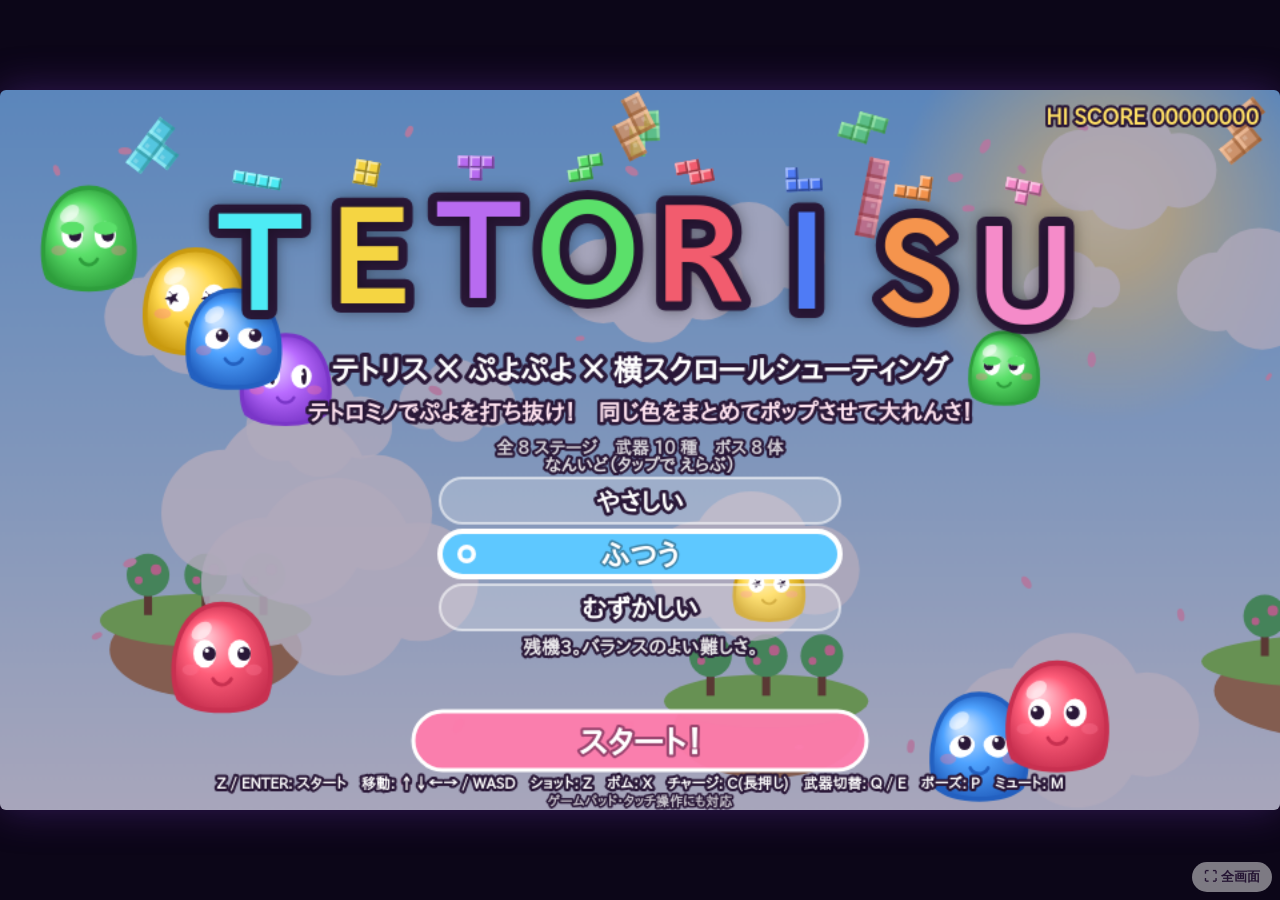
==== commit 0be23735: "画面を離れたら BGM を止め、遊んでいる途中ならポーズにする 戻るボタン・アプリ切替・タブ切替・別のページへ移ったときに BGM が鳴り続けていた。 - visibilitychange / pag" ====
--- a/index.html
+++ b/index.html
@@ -212,6 +212,7 @@
 const Sound = (() => {
   let ctx = null, master = null, sfxBus = null, bgmBus = null, noiseBuf = null;
   let muted = false;
+  let away = false, held = false; // away: 画面が見えていない（アプリ切替・戻るボタンなど） / held: ポーズ中
   let lastShoot = 0, lastPop = 0;
 
   function ensure() {
@@ -229,7 +230,19 @@
     } catch (e) { return false; }
     return true;
   }
-  function resume() { if (ctx && ctx.state === 'suspended') ctx.resume(); }
+  // 画面に戻ってきた・ポーズを解いたときだけ鳴らし直す。見えていない間やポーズ中は、タップやキーでも鳴らさない
+  function resume() {
+    if (!ctx || away || held) return;
+    if (ctx.state !== 'running') { try { const p = ctx.resume(); if (p && p.catch) p.catch(() => {}); } catch (e) { /* 無視 */ } }
+    if (bgm.song && !bgm.timer) startTimer();
+  }
+  // 音をまるごと止める（BGM の曲は覚えておき、resume で続きから鳴らす）
+  function halt() {
+    if (bgm.timer) clearInterval(bgm.timer); bgm.timer = null;
+    if (ctx && ctx.state === 'running') { try { const p = ctx.suspend(); if (p && p.catch) p.catch(() => {}); } catch (e) { /* 無視 */ } }
+  }
+  function setAway(v) { away = v; if (v) halt(); else resume(); }
+  function hold(v) { held = v; if (v) halt(); else resume(); }
   function now() { return ctx ? ctx.currentTime : 0; }
 
   function tone(o) {
@@ -400,6 +413,7 @@
   function schedule() {
     if (!bgm.song || !ctx) return;
     const song = bgm.song, pat = bgm.pattern, stepDur = 60 / song.bpm / 4;
+    if (bgm.nextTime < ctx.currentTime) bgm.nextTime = ctx.currentTime + 0.02; // タイマーが遅れたら、たまった音符をまとめて鳴らさず今から続ける
     while (bgm.nextTime < ctx.currentTime + 0.15) {
       const s = bgm.step % pat.steps, t = bgm.nextTime;
       if (!muted) {
@@ -426,12 +440,16 @@
     if (!song) return;
     bgm.song = song; bgm.pattern = buildPattern(song); bgm.step = 0; bgm.key = key;
     bgm.nextTime = ctx.currentTime + 0.05;
+    if (!away && !held) startTimer();
+  }
+  function startTimer() {
+    bgm.nextTime = Math.max(bgm.nextTime, ctx.currentTime + 0.05);
     bgm.timer = setInterval(schedule, 40);
   }
   function stop() { if (bgm.timer) clearInterval(bgm.timer); bgm.timer = null; bgm.song = null; bgm.key = ''; }
   function toggleMute() { muted = !muted; if (master) master.gain.value = muted ? 0 : 0.55; return muted; }
   function isMuted() { return muted; }
-  return { ensure, resume, sfx, play, stop, toggleMute, isMuted, now };
+  return { ensure, resume, sfx, play, stop, toggleMute, isMuted, now, setAway, hold };
 })();
 
 /* ---- js/input.js ---- */
@@ -2487,7 +2505,7 @@
   }
   // ---------- 状態遷移 ----------
   goTitle() {
-    this.state = 'title'; this.stateT = 0; this.bullets.length = 0; this.enemies.length = 0; this.ebullets.length = 0; this.items.length = 0; this.particles.clear(); this.texts.clear(); this.paused = false; this.bombT = -1; this.feverT = 0; this.fever = 0; this.dmgMul = 1;
+    this.state = 'title'; this.stateT = 0; this.bullets.length = 0; this.enemies.length = 0; this.ebullets.length = 0; this.items.length = 0; this.particles.clear(); this.texts.clear(); this.setPaused(false); this.bombT = -1; this.feverT = 0; this.fever = 0; this.dmgMul = 1;
     Sound.play('title');
   }
   startGame() {
@@ -2505,7 +2523,7 @@
     this.bosses = []; this.bombT = -1; this.hitStop = 0; this.feverT = 0; this.fever = Math.min(this.fever, 60); this.dmgMul = 1; this.stagePop = 0; this.stageMaxChain = 0; this.stageDeaths = 0; this.chainShowT = 0;
     this.stageStartScore = this.score;
     const p = this.player; p.alive = true; p.hp = p.maxHp; p.x = -60; p.y = H / 2; p.entering = true; p.inv = 3; p.charge = 0; p.chargeReady = false;
-    this.state = 'intro'; this.stateT = 0; this.paused = false;
+    this.state = 'intro'; this.stateT = 0; this.setPaused(false);
     BG.init(i); Sound.play('stage' + i);
   }
   retryStage() { this.player.resetAll(this.diffIndex); this.score = this.stageStartScore; this.startStage(this.stageIndex); }
@@ -2533,6 +2551,15 @@
   }
   gameOver() { this.state = 'gameover'; this.stateT = 0; Sound.stop(); this.saveHi(); }
   ending() { this.state = 'ending'; this.stateT = 0; this.allClear = true; this.score += this.player.lives * 10000; this.saveHi(); Sound.play('title'); this.enemies.length = 0; this.ebullets.length = 0; this.bullets.length = 0; }
+  // ポーズ中は BGM も止める
+  setPaused(v) { this.paused = v; Sound.hold(v); }
+  // 画面を離れたとき（アプリ切替・戻るボタンなど）、遊んでいる途中ならポーズにする
+  pauseForAway() { if ((this.state === 'play' || this.state === 'intro') && !this.paused) this.setPaused(true); }
+  // P / ESC / START で切り替え。ポーズ中はタップでもさいかい（スマホには P キーがないため）
+  updatePause() {
+    if (Input.hit('pause') || (this.paused && Input.tap())) { this.setPaused(!this.paused); Sound.sfx.select(); }
+    return this.paused;
+  }
   saveHi() { if (this.score > this.hi) { this.hi = this.score; try { localStorage.setItem('tetorisu_hi', String(this.hi)); } catch (e) { /* ignore */ } } }
 
   // ---------- 更新 ----------
@@ -2575,14 +2602,14 @@
     if (start && this.stateT > 0.5) { this.diffIndex = this.titleCursor; Sound.ensure(); Sound.resume(); this.startGame(); }
   }
   updateIntro(dt) {
+    if (this.updatePause()) return;
     this.scroll += this.scrollSpeed * dt;
     this.player.update(dt);
     this.particles.update(dt); this.texts.update(dt);
     if (this.stateT > 2.8) { this.state = 'play'; this.stateT = 0; }
   }
   updatePlay(dt) {
-    if (Input.hit('pause')) { this.paused = !this.paused; Sound.sfx.select(); }
-    if (this.paused) return;
+    if (this.updatePause()) return;
     const p = this.player, st = STAGES[this.stageIndex];
     this.scroll += this.scrollSpeed * dt;
     this.enemyTime = p.timers.slow > 0 ? 0.45 : 1;
@@ -2745,7 +2772,7 @@
     }
     if (this.chainCount > 1 && this.chainShowT > 0) this.drawChain(ctx);
     if (this.phase === 'warning' && this.state === 'play') this.drawWarning(ctx);
-    if (this.paused) { ctx.fillStyle = 'rgba(10,0,30,0.55)'; ctx.fillRect(0, 0, W, H); drawText(ctx, 'PAUSE', W / 2, H / 2 - 20, 56, '#fff', 'center', { outline: '#5A2A9A' }); drawText(ctx, 'P / ESC でさいかい', W / 2, H / 2 + 36, 20, '#fff'); }
+    if (this.paused) { ctx.fillStyle = 'rgba(10,0,30,0.55)'; ctx.fillRect(0, 0, W, H); drawText(ctx, 'PAUSE', W / 2, H / 2 - 20, 56, '#fff', 'center', { outline: '#5A2A9A' }); drawText(ctx, 'P / ESC / タップ でさいかい', W / 2, H / 2 + 36, 20, '#fff'); }
   }
   // ぷよぷよのように、となりあう同じ色の敵を太い帯でつなげて見せる（れんさする組み合わせが分かる）
   drawPuyoLinks(ctx) {
@@ -3012,6 +3039,11 @@
   } else fsBtn.classList.add('hidden');
   const unlock = () => { if (Sound.ensure()) { Sound.resume(); if (game.state === 'title') Sound.play('title'); } };
   window.addEventListener('keydown', unlock); window.addEventListener('pointerdown', unlock);
+  // 画面を離れたら（ホームに戻る・アプリ切替・タブ切替・戻るボタン・別のページへ）音を止め、遊んでいる途中ならポーズにする
+  const goAway = () => { game.pauseForAway(); Sound.setAway(true); };
+  document.addEventListener('visibilitychange', () => { if (document.hidden) goAway(); else Sound.setAway(false); });
+  window.addEventListener('pagehide', goAway);
+  window.addEventListener('pageshow', () => { if (!document.hidden) Sound.setAway(false); });
   let last = performance.now();
   function frame(now) {
     const dt = Math.min(0.05, Math.max(0.001, (now - last) / 1000)); last = now;
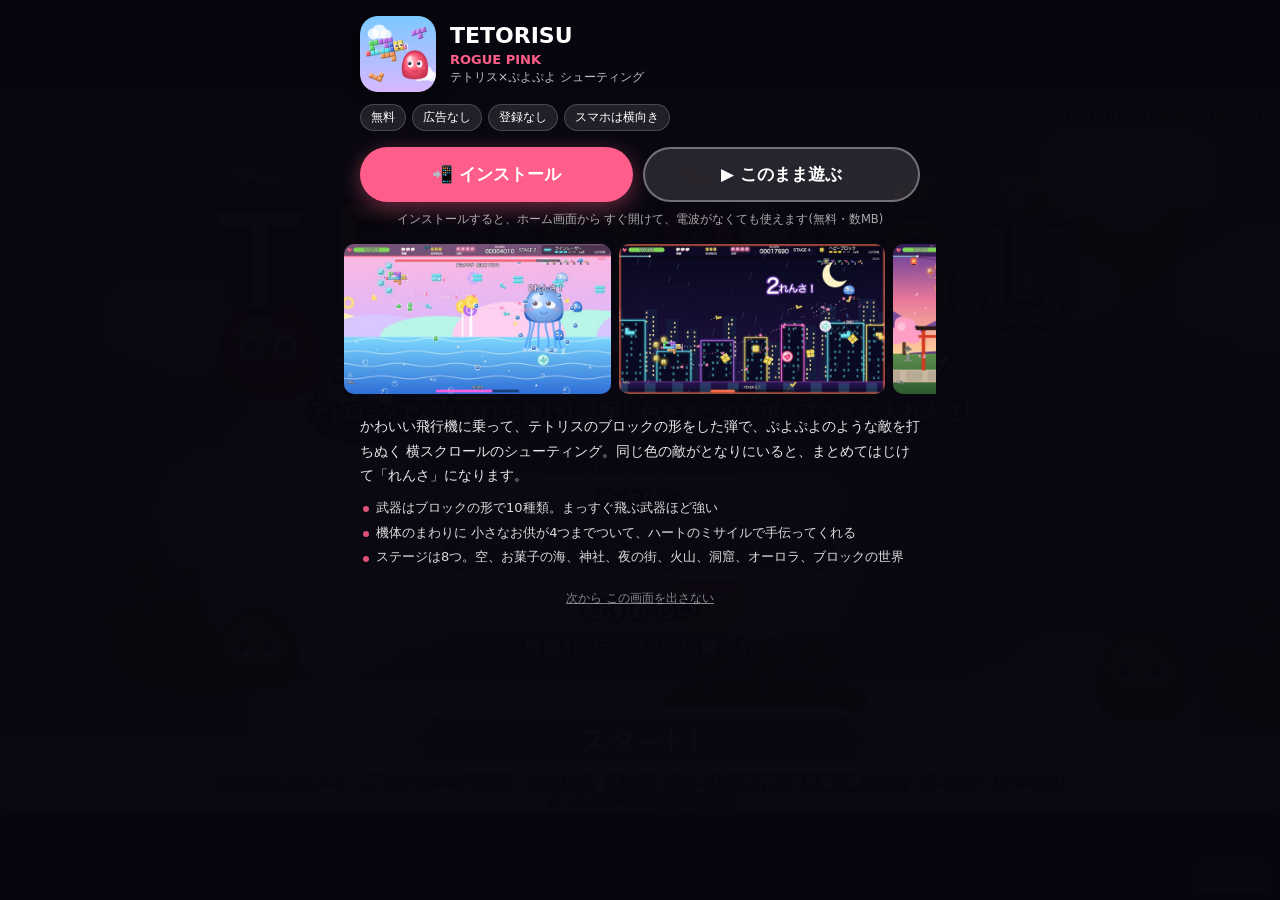
==== commit d3e62299: "Auto-sync from Mac 2026-10-26 17:26:51" ====
--- a/index.html
+++ b/index.html
@@ -70,6 +70,45 @@
     </div>
   </div>
 <script>
+/* ---- js/install-gate.js ---- */
+'use strict';
+/* はじめの画面(Google Play 風: インストールして遊ぶ / このまま遊ぶ)の中身。見本は roguepink/sokai。 */
+window.INSTALL_GATE = {
+  id: 'TETORISU',
+  name: 'TETORISU',
+  icon: 'icons/icon-192.png',
+  color: '#ff5e8a',
+  tagline: 'テトリス×ぷよぷよ シューティング',
+  badges: ['無料', '広告なし', '登録なし', 'スマホは横向き'],
+  shots: ['shots/1.jpg', 'shots/2.jpg', 'shots/3.jpg', 'shots/4.jpg', 'shots/5.jpg'],
+  desc: 'かわいい飛行機に乗って、テトリスのブロックの形をした弾で、ぷよぷよのような敵を打ちぬく 横スクロールのシューティング。同じ色の敵がとなりにいると、まとめてはじけて「れんさ」になります。',
+  points: ['武器はブロックの形で10種類。まっすぐ飛ぶ武器ほど強い', '機体のまわりに 小さなお供が4つまでついて、ハートのミサイルで手伝ってくれる', 'ステージは8つ。空、お菓子の海、神社、夜の街、火山、洞窟、オーロラ、ブロックの世界'],
+  playLabel: '▶ このまま遊ぶ'
+};
+
+/* 部品の install.js(ROGUE PINK 共通の はじめの画面。中身は書きかえない)は、説明書きに script を閉じる字があって
+   1ファイルにまとめられないので、ここから 別のファイルとして読みこむ。電波がないときは sw.js が覚えた install.js を使う。
+   読みこむまでの一瞬、ゲームの画面が見えてしまわないよう、はじめの画面と同じ色の幕をかけておく(出さないときは かけない)。 */
+(function () {
+  var C = window.INSTALL_GATE;
+  var mm = function (q) { return !!(window.matchMedia && window.matchMedia(q).matches); };
+  var standalone = mm('(display-mode: standalone)') || mm('(display-mode: fullscreen)') || navigator.standalone === true;
+  var hide = false;
+  try { hide = localStorage.getItem('ig-' + C.id + '-hide') === '1'; } catch (e) {}
+  var cover = null;
+  if (!standalone && !hide && !/play|auto|noinstall/.test(location.hash || '')) {
+    cover = document.createElement('div');
+    cover.style.cssText = 'position:fixed;inset:0;z-index:2147482999;background:rgb(8,6,14)';
+    document.body.appendChild(cover);
+  }
+  var done = function () { if (cover && cover.parentNode) cover.parentNode.removeChild(cover); cover = null; };
+  var s = document.createElement('script');
+  s.src = 'install.js';
+  s.onload = done; s.onerror = done;
+  setTimeout(done, 4000);
+  document.body.appendChild(s);
+})();
+
 /* ---- js/util.js ---- */
 'use strict';
 // ===== 共通ユーティリティ =====
